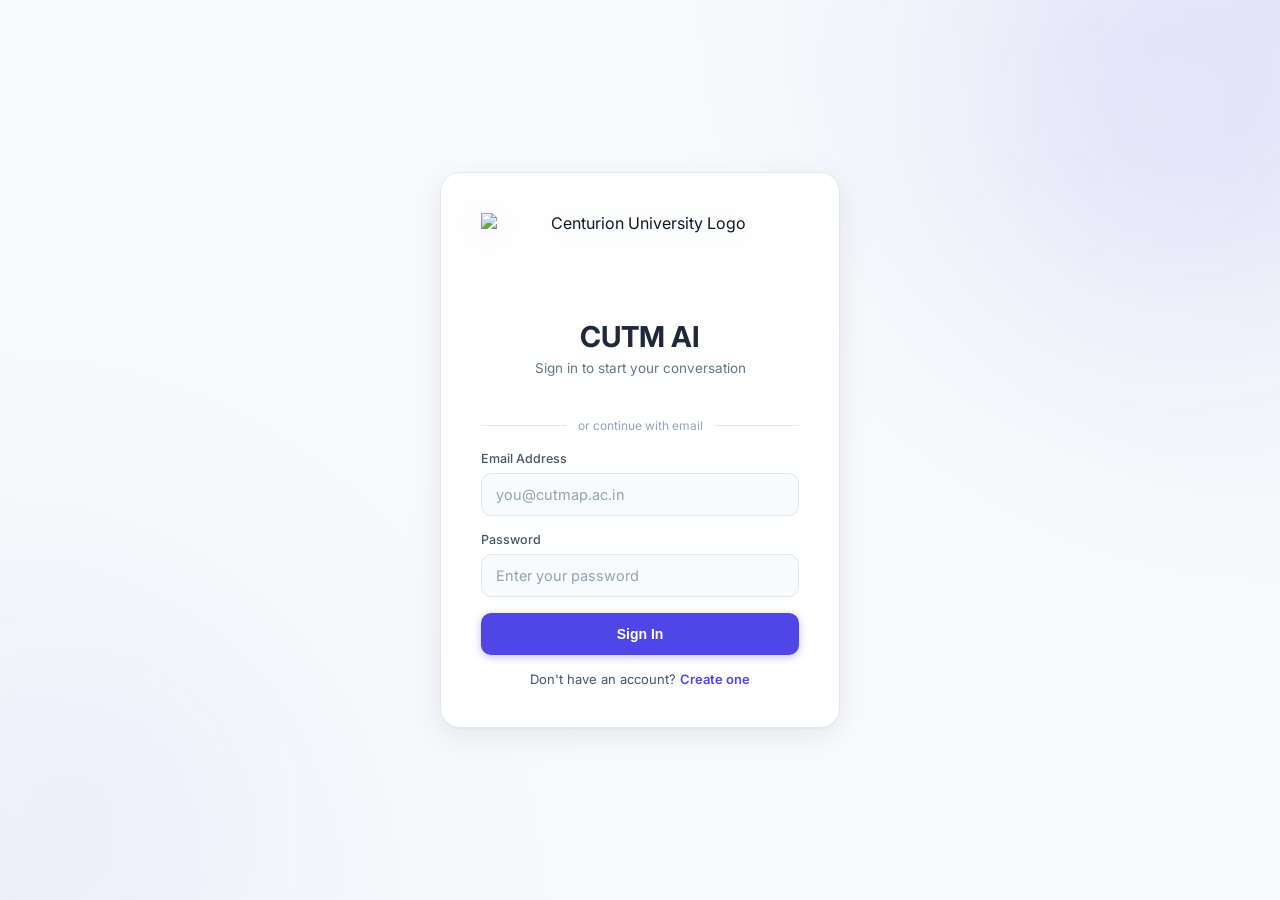
==== botai/index.html @ 2b5b4874 "feat: Remove manual approvals, enable Sonnet & Opus for users, and implement Excel export in admin d" ====
<!DOCTYPE html>
<html lang="en">
<head>
    <meta charset="UTF-8">
    <meta name="viewport" content="width=device-width, initial-scale=1.0">
    <title>CUTM AI Chatbot</title>
    <script src="https://cdn.jsdelivr.net/npm/marked/marked.min.js"></script>
    <script src="https://cdnjs.cloudflare.com/ajax/libs/xlsx/0.18.5/xlsx.full.min.js"></script>
    <link rel="stylesheet" href="https://cdnjs.cloudflare.com/ajax/libs/highlight.js/11.9.0/styles/atom-one-dark.min.css">
    <script src="https://cdnjs.cloudflare.com/ajax/libs/highlight.js/11.9.0/highlight.min.js"></script>
    <!-- Premium Interactive Graphing & PDF Export Libraries -->
    <script src="https://cdn.jsdelivr.net/npm/chart.js"></script>
    <script src="https://cdnjs.cloudflare.com/ajax/libs/html2pdf.js/0.10.1/html2pdf.bundle.min.js"></script>
    <!-- Local Client-Side PDF & Word document text extraction libraries -->
    <script src="https://cdnjs.cloudflare.com/ajax/libs/pdf.js/3.4.120/pdf.min.js"></script>
    <script src="https://cdnjs.cloudflare.com/ajax/libs/mammoth/1.6.0/mammoth.browser.min.js"></script>
    <style>
        @import url('https://fonts.googleapis.com/css2?family=Inter:wght@300;400;500;600;700;800&display=swap');
        
        :root {
            /* ── Crystal Indigo — Premium Light Palette ── */
            --bg-main: #F8FAFC;                 /* Near-white with barely-there cool tint */
            --bg-sidebar: #F1F5F9;              /* Soft light slate — sidebar */
            --bg-input: #FFFFFF;                /* Pure white for input & cards */
            --border-main: #E2E8F0;             /* Crisp subtle slate border */
            --text-primary: #0F172A;            /* Rich dark navy — max readability */
            --text-secondary: #475569;          /* Medium slate — secondary labels */
            --text-muted: #94A3B8;              /* Light slate — hints & placeholders */
            --accent-sepia: #4F46E5;            /* Premium indigo — brand accent */
            --accent-soft: rgba(79, 70, 229, 0.08); /* Soft indigo glow */
            --font-serif: 'Georgia', 'Times New Roman', serif;
            --font-sans: 'Inter', sans-serif;
        }

        * { margin: 0; padding: 0; box-sizing: border-box; }
        body { font-family: var(--font-sans); background: var(--bg-main); height: 100vh; display: flex; overflow: hidden; color: var(--text-primary); }

        /* ── Custom Scrollbar ── */
        ::-webkit-scrollbar { width: 6px; height: 6px; }
        ::-webkit-scrollbar-track { background: transparent; }
        ::-webkit-scrollbar-thumb { background: rgba(79, 70, 229, 0.2); border-radius: 4px; }
        ::-webkit-scrollbar-thumb:hover { background: rgba(79, 70, 229, 0.38); }

        /* ── Sidebar Redesign ── */
        .sidebar {
            width: 268px;
            background: var(--bg-sidebar);
            display: flex;
            flex-direction: column;
            border-right: 1px solid var(--border-main);
            flex-shrink: 0;
            position: relative;
            z-index: 15;
            padding: 0;
        }
        .sidebar-header {
            padding: 16px 12px 12px;
            display: flex;
            flex-direction: column;
            gap: 14px;
            border-bottom: 1px solid rgba(28, 25, 23, 0.1);
        }
        .sidebar-brand {
            display: flex;
            align-items: center;
            justify-content: space-between;
            padding: 0 4px;
        }
        .brand-name-wrap {
            display: flex;
            align-items: center;
            gap: 10px;
        }
        .brand-name-wrap .logo-icon {
            height: 44px;
            width: 44px;
            mix-blend-mode: multiply;
            object-fit: contain;
            border-radius: 10px;
            flex-shrink: 0;
        }
        .brand-text-block {
            display: flex;
            flex-direction: column;
            gap: 1px;
        }
        .sidebar-brand .brand-name {
            font-family: var(--font-serif);
            font-size: 18px;
            font-weight: 600;
            color: var(--text-primary);
            letter-spacing: -0.3px;
            line-height: 1.2;
        }
        .brand-subtitle {
            font-size: 10.5px;
            color: var(--text-muted);
            font-weight: 400;
            letter-spacing: 0.1px;
            line-height: 1.3;
        }
        .sidebar-collapse-btn {
            background: none;
            border: none;
            color: var(--text-secondary);
            cursor: pointer;
            font-size: 14px;
            padding: 7px;
            border-radius: 8px;
            display: flex;
            align-items: center;
            justify-content: center;
            transition: all 0.2s;
            flex-shrink: 0;
        }
        .sidebar-collapse-btn:hover {
            background: rgba(15, 23, 42, 0.06);
            color: var(--text-primary);
        }
        .new-chat-btn {
            width: 100%;
            padding: 10px 16px;
            background: var(--accent-sepia);
            border: none;
            color: #fff;
            border-radius: 10px;
            cursor: pointer;
            font-size: 13.5px;
            font-weight: 600;
            display: flex;
            align-items: center;
            justify-content: center;
            gap: 8px;
            transition: all 0.2s;
            box-shadow: 0 2px 8px rgba(79, 70, 229, 0.3);
            letter-spacing: 0.1px;
        }
        .new-chat-btn:hover {
            background: #4338CA;
            box-shadow: 0 4px 16px rgba(79, 70, 229, 0.45);
            transform: translateY(-1px);
        }
        .new-chat-btn:active {
            transform: translateY(0);
            box-shadow: 0 1px 4px rgba(79, 70, 229, 0.3);
        }
        .new-chat-btn .new-chat-plus {
            font-size: 18px;
            line-height: 1;
            font-weight: 400;
        }

        /* ── Sidebar Navigation Menus ── */
        .sidebar-nav {
            padding: 12px 8px 8px;
        }
        .sidebar-menu-list {
            display: flex;
            flex-direction: column;
            gap: 1px;
            padding: 0 2px;
            margin-bottom: 6px;
        }
        .sidebar-menu-item {
            display: flex;
            align-items: center;
            gap: 10px;
            padding: 9px 12px;
            border-radius: 8px;
            color: var(--text-secondary);
            font-size: 13.5px;
            font-weight: 500;
            cursor: pointer;
            transition: all 0.15s;
            user-select: none;
        }
        .sidebar-menu-item:hover {
            background: rgba(79, 70, 229, 0.06);
            color: var(--text-primary);
        }
        .sidebar-menu-item.active {
            background: rgba(79, 70, 229, 0.10);
            color: var(--accent-sepia);
        }
        .sidebar-menu-item .icon {
            font-size: 15px;
            width: 18px;
            text-align: center;
            flex-shrink: 0;
        }

        .sidebar-section-title {
            font-size: 10.5px;
            color: var(--text-muted);
            text-transform: uppercase;
            letter-spacing: 0.9px;
            padding: 10px 14px 5px;
            font-weight: 700;
        }

        /* ── Recent Conversations List ── */
        .sidebar-recents {
            flex: 1;
            overflow-y: auto;
            padding: 0 8px;
        }
        .conv-list {
            display: flex;
            flex-direction: column;
            gap: 1px;
        }
        .conv-item {
            padding: 8px 12px;
            border-radius: 8px;
            cursor: pointer;
            display: flex;
            align-items: center;
            justify-content: space-between;
            transition: all 0.15s;
            border: 1px solid transparent;
        }
        .conv-item:hover {
            background: rgba(79, 70, 229, 0.05);
        }
        .conv-item.active {
            background: rgba(79, 70, 229, 0.08);
            border-color: rgba(79, 70, 229, 0.15);
        }
        .conv-title {
            font-size: 13px;
            color: var(--text-secondary);
            white-space: nowrap;
            overflow: hidden;
            text-overflow: ellipsis;
            flex: 1;
            transition: color 0.15s;
        }
        .conv-item:hover .conv-title {
            color: var(--text-primary);
        }
        .conv-item.active .conv-title {
            color: var(--accent-sepia);
        }
        .conv-icon {
            font-size: 12px;
            margin-right: 10px;
            opacity: 0.5;
        }
        .conv-delete {
            opacity: 0;
            background: none;
            border: none;
            color: #ef4444;
            cursor: pointer;
            font-size: 12px;
            padding: 2px 4px;
            border-radius: 4px;
            transition: all 0.15s;
            flex-shrink: 0;
        }
        .conv-item:hover .conv-delete {
            opacity: 0.7;
        }
        .sidebar-menu-item:hover .conv-delete {
            opacity: 0.7;
        }
        .conv-delete:hover {
            opacity: 1 !important;
            background: rgba(239, 68, 68, 0.15);
        }

        /* ── Sidebar Footer ── */
        .sidebar-footer {
            padding: 10px 10px 12px;
            border-top: 1px solid rgba(28, 25, 23, 0.1);
            margin-top: auto;
        }
        .user-card {
            display: flex;
            align-items: center;
            gap: 10px;
            padding: 9px 11px;
            border-radius: 10px;
            background: rgba(79, 70, 229, 0.04);
            border: 1px solid rgba(79, 70, 229, 0.1);
            transition: all 0.2s;
            cursor: pointer;
        }
        .user-card:hover {
            background: rgba(79, 70, 229, 0.08);
            border-color: rgba(79, 70, 229, 0.18);
        }
        .user-avatar {
            width: 32px;
            height: 32px;
            border-radius: 8px;
            background: var(--accent-sepia);
            display: flex;
            align-items: center;
            justify-content: center;
            font-size: 13px;
            color: #fff;
            font-weight: 700;
            flex-shrink: 0;
            overflow: hidden;
        }
        .user-avatar img { width: 100%; height: 100%; object-fit: cover; }
        .user-details { flex: 1; min-width: 0; }
        .user-name { font-size: 13px; color: var(--text-primary); font-weight: 600; white-space: nowrap; overflow: hidden; text-overflow: ellipsis; }
        .user-plan { font-size: 10.5px; color: var(--text-muted); margin-top: 1px; display: flex; align-items: center; gap: 4px; white-space: nowrap; overflow: hidden; text-overflow: ellipsis; }
        .logout-btn {
            background: none;
            border: none;
            color: var(--text-muted);
            cursor: pointer;
            font-size: 14px;
            padding: 6px;
            border-radius: 6px;
            transition: all 0.2s;
            flex-shrink: 0;
        }
        .logout-btn:hover { color: #ef4444; background: rgba(239, 68, 68, 0.1); }

        /* ── Main Chat Area ── */
        .main {
            flex: 1;
            display: flex;
            flex-direction: row !important;
            min-width: 0;
            background: var(--bg-main);
            background-image: radial-gradient(circle at top right, rgba(79,70,229,0.05), transparent 40%);
            position: relative;
            overflow: hidden;
            height: 100vh;
        }
        .chat-main-panel {
            flex: 1;
            display: flex;
            flex-direction: column;
            min-width: 0;
            height: 100%;
            background: transparent;
            transition: all 0.3s cubic-bezier(0.4, 0, 0.2, 1);
        }
        .chat-header {
            background: rgba(244, 248, 255, 0.88);
            backdrop-filter: blur(20px);
            padding: 12px 24px;
            border-bottom: 1px solid var(--border-main);
            display: flex;
            align-items: center;
            gap: 12px;
            position: relative;
            z-index: 10;
        }
        .header-bot-icon {
            height: 24px;
            width: auto;
            mix-blend-mode: multiply;
            object-fit: contain;
        }
        .chat-header-title {
            font-size: 13.5px;
            font-weight: 500;
            color: var(--text-secondary);
            flex: 1;
            white-space: nowrap;
            overflow: hidden;
            text-overflow: ellipsis;
        }
        .admin-link {
            display: none;
            font-size: 11px;
            color: var(--accent-sepia);
            text-decoration: none;
            padding: 5px 12px;
            border: 1px solid var(--border-main);
            border-radius: 8px;
            transition: all 0.2s;
            font-weight: 500;
            background: rgba(79, 70, 229, 0.04);
        }
        .admin-link:hover {
            background: rgba(79, 70, 229, 0.1);
            border-color: rgba(79, 70, 229, 0.3);
        }

        /* ── Dynamic Model Selector Dropdown ── */
        .model-selector-container {
            position: relative;
            display: inline-block;
        }
        .model-select-btn {
            display: flex;
            align-items: center;
            gap: 6px;
            background: rgba(79, 70, 229, 0.06);
            border: 1px solid var(--border-main);
            padding: 5px 12px;
            border-radius: 16px;
            color: var(--accent-sepia);
            font-size: 13px;
            font-weight: 600;
            cursor: pointer;
            transition: all 0.2s ease;
        }
        .model-select-btn:hover {
            background: rgba(79, 70, 229, 0.12);
            border-color: rgba(79, 70, 229, 0.3);
        }
        .model-dropdown-menu {
            display: none;
            position: absolute;
            bottom: calc(100% + 8px);
            left: 0;
            width: 260px;
            background: #FFFFFF;
            border: 1px solid var(--border-main);
            border-radius: 14px;
            padding: 6px;
            box-shadow: 0 -4px 24px rgba(79, 70, 229, 0.12), 0 0 0 1px rgba(79,70,229,0.06);
            z-index: 100;
            animation: dropdownIn 0.15s cubic-bezier(0.4, 0, 0.2, 1);
        }
        .model-dropdown-menu.open { display: block; }
        @keyframes dropdownIn {
            from { opacity: 0; transform: translateY(4px); }
            to { opacity: 1; transform: translateY(0); }
        }
        .model-option {
            display: flex;
            flex-direction: column;
            gap: 2px;
            padding: 8px 10px;
            border-radius: 8px;
            cursor: pointer;
            transition: all 0.15s ease;
            text-align: left;
            border: 1px solid transparent;
            margin-bottom: 2px;
        }
        .model-option:hover {
            background: rgba(79, 70, 229, 0.05);
        }
        .model-option.active {
            background: rgba(79, 70, 229, 0.08);
            border-color: rgba(79, 70, 229, 0.2);
        }
        .model-opt-header {
            display: flex;
            align-items: center;
            gap: 6px;
            font-size: 13px;
            font-weight: 500;
            color: var(--text-primary);
        }
        .model-opt-desc {
            font-size: 10.5px;
            color: var(--text-secondary);
            padding-left: 12px;
            line-height: 1.35;
        }
        .model-badge-opus { color: #8b5cf6; }
        .model-badge-sonnet { color: var(--accent-sepia); }
        .model-badge-haiku { color: #10b981; }

        /* ── Welcome Landing Screen Redesign ── */
        .chat-messages {
            flex: 1;
            overflow-y: auto;
            padding: 24px;
            background: transparent;
            display: flex;
            flex-direction: column;
            gap: 16px;
        }
        .welcome-screen {
            display: flex;
            flex-direction: column;
            align-items: center;
            justify-content: center;
            height: 100%;
            text-align: center;
            padding: 40px 20px;
            max-width: 800px;
            margin: 0 auto;
            width: 100%;
        }
        .welcome-logo {
            display: none;
        }
        .welcome-screen h2 {
            font-family: var(--font-sans);
            font-size: 2.2rem;
            font-weight: 700;
            color: var(--text-primary);
            margin-bottom: 10px;
            letter-spacing: -0.5px;
            display: flex;
            align-items: center;
            gap: 12px;
        }
        .welcome-subtitle {
            font-size: 15px;
            color: var(--text-secondary);
            margin-bottom: 32px;
            font-weight: 400;
            line-height: 1.5;
        }
        .welcome-brand-logo {
            height: 90px;
            width: auto;
            margin-bottom: 20px;
            object-fit: contain;
            transition: transform 0.3s ease;
            filter: drop-shadow(0 4px 16px rgba(79,125,243,0.15));
        }
        .welcome-brand-logo:hover {
            transform: scale(1.04);
        }
        .welcome-screen p { display: none; }
        
        /* ── Quick-Start Action Chips ── */
        .welcome-chips {
            display: flex;
            flex-wrap: wrap;
            gap: 8px;
            justify-content: center;
            margin-top: 4px;
        }
        .chip {
            padding: 8px 18px;
            background: #FFFFFF;
            border: 1px solid var(--border-main);
            border-radius: 20px;
            font-size: 13px;
            font-weight: 500;
            color: var(--accent-sepia);
            cursor: pointer;
            transition: all 0.25s ease;
            display: flex;
            align-items: center;
            gap: 6px;
            box-shadow: 0 1px 3px rgba(15,23,42,0.06);
        }
        .chip:hover {
            background: #EEF2FF;
            color: var(--accent-sepia);
            border-color: rgba(79,70,229,0.3);
            transform: translateY(-2px);
            box-shadow: 0 4px 12px rgba(79,70,229,0.12);
        }

        /* ── Input Box Overhaul (Curved Center Container) ── */
        .chat-input-wrapper {
            padding: 16px 24px 20px;
            background: transparent;
            display: flex;
            flex-direction: column;
            align-items: center;
        }
        
        .welcome-screen + .chat-input-wrapper {
            width: 100%;
            max-width: 720px;
            margin: 0 auto;
            padding: 0 0 40px;
        }
        
        .input-box {
            display: flex;
            flex-direction: column;
            background: #FFFFFF;
            border: 1.5px solid var(--border-main);
            border-radius: 20px;
            padding: 16px 18px 12px;
            transition: all 0.25s ease;
            width: 100%;
            max-width: 720px;
            position: relative;
            box-shadow: 0 4px 24px rgba(15, 23, 42, 0.06), 0 1px 2px rgba(15,23,42,0.04);
        }
        .input-box:focus-within {
            border-color: rgba(79, 70, 229, 0.4);
            box-shadow: 0 4px 24px rgba(79, 70, 229, 0.12), 0 0 0 3px rgba(79,70,229,0.06);
        }
        .chat-input {
            width: 100%;
            background: none;
            border: none;
            font-size: 15.5px;
            color: var(--text-primary);
            outline: none;
            resize: none;
            max-height: 160px;
            font-family: var(--font-sans);
            line-height: 1.55;
            margin-bottom: 24px;
        }
        .chat-input::placeholder {
            color: var(--text-muted);
        }

        /* Input Toolbar controls */
        .input-toolbar {
            display: flex;
            align-items: center;
            justify-content: space-between;
            width: 100%;
            border-top: 1px solid var(--border-main);
            padding-top: 10px;
            margin-top: auto;
        }
        .input-toolbar-left {
            display: flex;
            align-items: center;
            gap: 6px;
        }
        .input-toolbar-right {
            display: flex;
            align-items: center;
            gap: 8px;
        }
        .toolbar-btn {
            background: none;
            border: none;
            color: var(--text-secondary);
            width: 32px;
            height: 32px;
            border-radius: 50%;
            cursor: pointer;
            display: flex;
            align-items: center;
            justify-content: center;
            font-size: 15px;
            transition: all 0.2s;
        }
        .toolbar-btn:hover {
            background: rgba(79, 70, 229, 0.07);
            color: var(--accent-sepia);
        }
        .send-button {
            width: 32px;
            height: 32px;
            background: var(--accent-sepia);
            color: #ffffff;
            border: none;
            border-radius: 50%;
            cursor: pointer;
            font-size: 13px;
            transition: all 0.2s;
            display: flex;
            align-items: center;
            justify-content: center;
            flex-shrink: 0;
            box-shadow: 0 2px 8px rgba(79, 70, 229, 0.35);
        }
        .send-button:hover {
            transform: scale(1.06);
            background: #4338CA;
            box-shadow: 0 4px 14px rgba(79, 70, 229, 0.5);
        }
        .send-button:disabled {
            opacity: 0.25;
            cursor: not-allowed;
            transform: none;
            box-shadow: none;
            background: var(--text-muted);
        }
        .input-hint { display: none; }

        /* ── Utilization Session indicators inside input box ── */
        .utilization-panel {
            display: none;
            align-items: center;
            gap: 16px;
            width: 100%;
            font-size: 10px;
            color: var(--text-muted);
            margin-top: 8px;
            padding: 0 4px;
        }
        .utilization-bar-wrap {
            display: flex;
            align-items: center;
            gap: 6px;
            flex: 1;
        }
        .utilization-bar {
            height: 3px;
            background: rgba(79, 70, 229, 0.08);
            border-radius: 2px;
            flex: 1;
            overflow: hidden;
            position: relative;
        }
        .utilization-bar-fill {
            height: 100%;
            background: var(--accent-sepia);
            width: 0%;
            border-radius: 2px;
            transition: width 0.3s ease;
        }
        .utilization-bar-fill.haiku-fill { background: #10b981; }

        /* ── Voice Companion Orb Redesign ── */
        .voice-orb-container {
            display: none !important;
        }
        .voice-orb {
            width: 14px;
            height: 14px;
            border-radius: 50%;
            background: var(--text-secondary);
            box-shadow: 0 0 10px rgba(240, 239, 233, 0.15);
            transition: all 0.4s ease;
            z-index: 2;
        }
        .voice-orb-wave {
            position: absolute;
            width: 100%;
            height: 100%;
            border-radius: 50%;
            border: 1px solid rgba(240, 239, 233, 0.2);
            opacity: 0;
            z-index: 1;
            transform: scale(0.8);
            pointer-events: none;
        }
        .voice-orb-container.state-idle .voice-orb {
            background: var(--text-secondary);
            animation: orbBreath 3s infinite ease-in-out;
        }
        .voice-orb-container.state-listening .voice-orb {
            background: #10b981;
            box-shadow: 0 0 15px rgba(16, 185, 129, 0.6);
        }
        .voice-orb-container.state-listening .voice-orb-wave {
            border-color: rgba(16, 185, 129, 0.3);
            animation: orbRipple 1.2s infinite linear;
        }
        .voice-orb-container.state-speaking .voice-orb {
            background: var(--accent-sepia);
            box-shadow: 0 0 15px rgba(217, 119, 6, 0.6);
            animation: orbPulseSpeaking 0.6s infinite alternate ease-in-out;
        }
        .voice-orb-container.state-speaking .voice-orb-wave {
            border-color: rgba(217, 119, 6, 0.3);
            animation: orbRipple 1.6s infinite linear;
        }
        @keyframes orbBreath {
            0%, 100% { transform: scale(1); opacity: 0.75; }
            50% { transform: scale(1.1); opacity: 1; }
        }
        @keyframes orbRipple {
            0% { transform: scale(0.8); opacity: 0.6; }
            100% { transform: scale(2.2); opacity: 0; }
        }
        @keyframes orbPulseSpeaking {
            0% { transform: scale(1); }
            100% { transform: scale(1.2); }
        }

        .voice-controls { display: none !important; }
        .voice-lang-select {
            background: none;
            border: none;
            color: var(--text-secondary);
            font-size: 11.5px;
            padding: 4px 6px;
            outline: none;
            cursor: pointer;
            transition: all 0.2s;
            font-family: inherit;
        }
        .voice-lang-select:hover { color: var(--text-primary); }
        .voice-btn {
            background: none;
            border: none;
            color: var(--text-secondary);
            font-size: 13.5px;
            width: 28px;
            height: 28px;
            border-radius: 6px;
            cursor: pointer;
            display: flex;
            align-items: center;
            justify-content: center;
            transition: all 0.2s;
        }
        .voice-btn:hover { background: rgba(15, 23, 42, 0.06); color: var(--text-primary); }
        .voice-btn.active { color: #ef4444; }
        .voice-btn.muted { color: var(--text-muted); }

        /* ── Messages Feed Layout ── */
        .message { margin-bottom: 24px; display: flex; animation: msgIn 0.2s ease; gap: 16px; width: 100%; max-width: 720px; margin-left: auto; margin-right: auto; }
        .message.user { justify-content: flex-end; }
        .message.bot { justify-content: flex-start; }
        @keyframes msgIn { from { opacity: 0; transform: translateY(6px); } to { opacity: 1; transform: translateY(0); } }
        .bot-avatar { display: none; }
        
        .message-bubble {
            max-width: 85%;
            font-size: 15px;
            line-height: 1.6;
        }
        .message.user .message-bubble {
            background: #EEF2FF;
            color: var(--text-primary);
            padding: 12px 18px;
            border-radius: 18px;
            border: 1px solid #E0E7FF;
            box-shadow: 0 1px 4px rgba(79,70,229,0.06);
        }
        .message.bot .message-bubble {
            color: var(--text-primary);
            width: 100%;
        }
        .message-bubble pre {
            background: #0f172a;
            border: 1px solid rgba(79,125,243,0.15);
            border-radius: 12px;
            padding: 16px;
            margin: 14px 0;
            overflow-x: auto;
            font-size: 13.5px;
            color: #f8fafc;
        }
        .message-bubble code {
            background: rgba(79, 70, 229, 0.06);
            padding: 3px 6px;
            border-radius: 6px;
            font-size: 12.5px;
            color: #4f46e5;
            font-family: 'Fira Code', 'JetBrains Mono', monospace;
            font-weight: 500;
            word-break: break-all;
        }
        .message-bubble pre code { background: none; padding: 0; color: inherit; font-size: 13px; font-weight: normal; word-break: normal; }
        .message-bubble p { margin-bottom: 12px; line-height: 1.6; }
        .message-bubble p:last-child { margin-bottom: 0; }
        .message-bubble h1, .message-bubble h2, .message-bubble h3 {
            font-family: var(--font-sans);
            color: var(--text-primary);
            margin: 20px 0 10px;
            font-weight: 700;
        }
        .message-bubble h1 { font-size: 22px; }
        .message-bubble h2 { font-size: 18px; }
        .message-bubble h3 { font-size: 15px; }
        .message-bubble ul, .message-bubble ol { padding-left: 24px; margin: 12px 0; }
        .message-bubble li { margin-bottom: 6px; line-height: 1.5; }
        .message-bubble strong { color: var(--text-primary); font-weight: 600; }
        .message-bubble a { color: var(--accent-sepia); text-decoration: underline; }

        /* Premium Markdown Tables */
        .message-bubble table {
            width: 100%;
            border-collapse: collapse;
            margin: 16px 0;
            font-size: 13px;
            border-radius: 10px;
            overflow: hidden;
            border: 1px solid var(--border-main);
            box-shadow: 0 4px 12px rgba(0, 0, 0, 0.03);
        }
        .message-bubble th, .message-bubble td {
            padding: 10px 14px;
            text-align: left;
            border-bottom: 1px solid var(--border-main);
        }
        .message-bubble th {
            background-color: var(--accent-soft);
            color: var(--accent-sepia);
            font-weight: 600;
        }
        .message-bubble tr:last-child td {
            border-bottom: none;
        }
        .message-bubble tr:nth-child(even) {
            background-color: rgba(240, 239, 233, 0.25);
        }

        /* Premium Blockquotes */
        .message-bubble blockquote {
            border-left: 4px solid var(--accent-sepia);
            background: rgba(240, 239, 233, 0.35);
            margin: 14px 0;
            padding: 10px 18px;
            color: var(--text-secondary);
            border-radius: 0 8px 8px 0;
            font-style: italic;
        }

        /* Premium Codeblock Wrapper (Claude Style) */
        .codeblock-wrapper {
            margin: 16px 0;
            border-radius: 12px;
            overflow: hidden;
            border: 1px solid rgba(255, 255, 255, 0.08);
            background: #1e293b;
            box-shadow: 0 4px 20px rgba(0, 0, 0, 0.15);
        }
        .codeblock-header {
            background: #0f172a;
            padding: 8px 16px;
            display: flex;
            justify-content: space-between;
            align-items: center;
            border-bottom: 1px solid rgba(255, 255, 255, 0.05);
            font-family: var(--font-sans);
            font-size: 11px;
            font-weight: 600;
            color: rgba(255, 255, 255, 0.4);
            letter-spacing: 0.08em;
            user-select: none;
        }
        .codeblock-wrapper pre {
            margin: 0 !important;
            border: none !important;
            border-radius: 0 !important;
            background: #1e293b !important;
            padding: 16px !important;
        }
        .error-msg { background: rgba(239, 68, 68, 0.07); color: #dc2626; border: 1px solid rgba(239, 68, 68, 0.2); padding: 12px 16px; border-radius: 12px; font-size: 13.5px; max-width: 720px; margin: 10px auto; width: 100%; }

        /* ── Message Action Toolbar ── */
        .message-actions {
            display: flex;
            align-items: center;
            gap: 4px;
            margin-top: 8px;
            opacity: 0;
            transition: opacity 0.2s ease;
        }
        .message:hover .message-actions,
        .message-actions.active { opacity: 1; }
        .action-btn {
            background: none;
            border: 1px solid var(--border-main);
            color: var(--text-secondary);
            padding: 3px 8px;
            border-radius: 6px;
            font-size: 13px;
            cursor: pointer;
            transition: all 0.15s ease;
            display: flex;
            align-items: center;
            gap: 4px;
        }
        .action-btn:hover { background: var(--accent-soft); color: var(--accent-sepia); border-color: var(--accent-sepia); }
        .action-btn.liked   { background: rgba(34, 197, 94, 0.1); color: #16a34a; border-color: rgba(34, 197, 94, 0.4); }
        .action-btn.disliked { background: rgba(239, 68, 68, 0.1); color: #dc2626; border-color: rgba(239, 68, 68, 0.4); }
        /* Edit textarea */
        .edit-message-area {
            width: 100%;
            min-height: 60px;
            resize: vertical;
            border: 1px solid var(--accent-sepia);
            border-radius: 10px;
            padding: 10px 14px;
            font-size: 14px;
            font-family: var(--font-sans);
            background: var(--bg-input);
            color: var(--text-primary);
            outline: none;
            box-shadow: 0 0 0 3px rgba(120, 100, 70, 0.12);
        }
        .edit-actions { display: flex; gap: 8px; margin-top: 6px; }
        .edit-save-btn { background: var(--accent-sepia); color: #fff; border: none; padding: 5px 14px; border-radius: 7px; cursor: pointer; font-size: 13px; font-weight: 600; transition: opacity 0.15s; }
        .edit-save-btn:hover { opacity: 0.88; }
        .edit-cancel-btn { background: none; border: 1px solid var(--border-main); color: var(--text-secondary); padding: 5px 12px; border-radius: 7px; cursor: pointer; font-size: 13px; transition: background 0.15s; }
        .edit-cancel-btn:hover { background: var(--bg-input); }

        .loading-indicator { display: none; justify-content: flex-start; max-width: 720px; margin: 12px auto; width: 100%; }
        .loading-bubble { background: none; padding: 0; }
        .typing-dots { display: flex; gap: 4px; align-items: center; }
        .typing-dots span { width: 6px; height: 6px; border-radius: 50%; background: var(--accent-sepia); animation: typing 1.4s infinite ease-in-out; }
        .typing-dots span:nth-child(1) { animation-delay: -0.32s; }
        .typing-dots span:nth-child(2) { animation-delay: -0.16s; }

        /* ── Dynamic Claude Artifacts Panel ── */
        .artifacts-panel {
            width: 0;
            background: #141413;
            display: flex;
            flex-direction: column;
            border-left: 1px solid var(--border-main);
            height: 100%;
            overflow: hidden;
            transition: width 0.3s cubic-bezier(0.4, 0, 0.2, 1);
            position: relative;
            z-index: 10;
        }
        .artifacts-panel.open { width: 50vw; }
        .artifacts-panel.fullscreen { width: 100vw; position: absolute; top: 0; right: 0; bottom: 0; left: 0; z-index: 999; }
        .artifacts-header {
            padding: 12px 20px;
            background: #191919;
            border-bottom: 1px solid var(--border-main);
            display: flex;
            align-items: center;
            justify-content: space-between;
            flex-shrink: 0;
        }
        .artifact-title-wrap { display: flex; align-items: center; gap: 8px; min-width: 0; }
        .artifact-icon {
            font-size: 15px;
            padding: 5px;
            background: rgba(240, 239, 233, 0.05);
            border: 1px solid var(--border-main);
            border-radius: 6px;
            display: flex;
            align-items: center;
            justify-content: center;
        }
        .artifact-title { font-size: 13.5px; font-weight: 500; color: var(--text-primary); white-space: nowrap; overflow: hidden; text-overflow: ellipsis; }
        .artifact-actions { display: flex; align-items: center; gap: 6px; }
        .artifact-btn {
            background: none;
            border: 1px solid var(--border-main);
            color: var(--text-secondary);
            width: 28px;
            height: 28px;
            border-radius: 6px;
            cursor: pointer;
            display: flex;
            align-items: center;
            justify-content: center;
            font-size: 12px;
            transition: all 0.2s ease;
        }
        .artifact-btn:hover { background: rgba(240, 239, 233, 0.05); color: var(--text-primary); border-color: rgba(240, 239, 233, 0.15); }
        .artifacts-tabs { display: flex; padding: 4px 20px 0; background: #141413; border-bottom: 1px solid rgba(240, 239, 233, 0.04); flex-shrink: 0; gap: 4px; }
        .artifact-tab {
            padding: 8px 14px;
            background: none;
            border: none;
            color: var(--text-secondary);
            font-size: 13px;
            font-weight: 500;
            cursor: pointer;
            border-bottom: 2px solid transparent;
            transition: all 0.2s ease;
            display: flex;
            align-items: center;
            gap: 6px;
        }
        .artifact-tab:hover { color: var(--text-primary); }
        .artifact-tab.active { color: var(--accent-sepia); border-bottom-color: var(--accent-sepia); }
        .artifact-content-container { flex: 1; position: relative; background: #1c1c1a; overflow: hidden; display: flex; flex-direction: column; }
        .artifact-content-pane { display: none; width: 100%; height: 100%; position: absolute; top: 0; left: 0; overflow: auto; }
        .artifact-content-pane.active { display: flex; flex-direction: column; }
        #panePreview { background: #ffffff; height: 100%; width: 100%; }
        #artifactIframe { border: none; width: 100%; height: 100%; background: #ffffff; }
        #artifactSvgContainer { width: 100%; height: 100%; background: #1c1c1a; display: flex; align-items: center; justify-content: center; overflow: auto; padding: 20px; }
        #paneCode { padding: 20px; background: #141413; font-family: monospace; overflow: auto; }
        #paneCode pre { margin: 0; padding: 0; background: none; border: none; font-size: 13px; line-height: 1.55; }
        #paneCode code { background: none; padding: 0; color: inherit; }

        /* ── Artifact Cards in Chat ── */
        .artifact-card-bubble {
            background: #222220 !important;
            border: 1px solid var(--border-main) !important;
            border-radius: 12px !important;
            padding: 12px 16px !important;
            box-shadow: 0 4px 20px rgba(0, 0, 0, 0.15);
            margin: 8px 0;
            width: 100%;
            max-width: 420px;
            display: flex;
            flex-direction: column;
            gap: 10px;
        }
        .art-card-header { display: flex; align-items: center; gap: 10px; }
        .art-card-details { flex: 1; min-width: 0; }
        .art-card-title { font-size: 13.5px; font-weight: 600; color: var(--text-primary); white-space: nowrap; overflow: hidden; text-overflow: ellipsis; }
        .art-card-meta { font-size: 11px; color: var(--text-secondary); margin-top: 2px; display: flex; align-items: center; gap: 5px; }
        .art-card-meta-dot { width: 3px; height: 3px; background: var(--text-muted); border-radius: 50%; }
        .art-card-btn {
            background: none;
            border: 1px solid var(--border-main);
            color: var(--text-primary);
            padding: 6px 12px;
            border-radius: 8px;
            font-size: 12px;
            font-weight: 500;
            cursor: pointer;
            transition: all 0.2s ease;
            align-self: flex-start;
        }
        .art-card-btn:hover { background: rgba(79,125,243,0.06); border-color: rgba(79,125,243,0.25); }

        .art-modal-overlay {
            display: none;
            position: fixed;
            top: 0; left: 0; right: 0; bottom: 0;
            background: rgba(15, 23, 42, 0.6);
            backdrop-filter: blur(12px);
            z-index: 2000;
            align-items: center;
            justify-content: center;
            padding: 20px;
        }
        .art-modal-overlay.open { display: flex; }
        .art-modal-card {
            background: #FFFFFF;
            border: 1px solid var(--border-main);
            border-radius: 20px;
            width: 100%;
            max-width: 660px;
            display: flex;
            flex-direction: column;
            box-shadow: 0 20px 60px rgba(15, 23, 42, 0.12), 0 4px 16px rgba(79,70,229,0.06);
            position: relative;
            overflow: hidden;
            animation: modalIn 0.2s cubic-bezier(0.4, 0, 0.2, 1);
        }
        .art-modal-header { padding: 18px 24px; border-bottom: 1px solid var(--border-main); display: flex; align-items: center; justify-content: space-between; }
        .art-modal-title { font-size: 15px; font-weight: 600; color: var(--text-primary); display: flex; align-items: center; gap: 8px; }
        .art-close-btn { background: none; border: none; color: var(--text-secondary); font-size: 16px; cursor: pointer; transition: color 0.15s ease; }
        .art-close-btn:hover { color: #ef4444; }
        .art-modal-body { padding: 24px; display: grid; grid-template-columns: 1.2fr 1fr; gap: 24px; overflow-y: auto; max-height: 75vh; }
        .art-form { display: flex; flex-direction: column; gap: 14px; }
        .art-field-label { font-size: 11.5px; font-weight: 600; color: var(--text-secondary); margin-bottom: 5px; display: block; }
        .art-textarea {
            width: 100%;
            height: 80px;
            background: var(--bg-input);
            border: 1px solid var(--border-main);
            border-radius: 10px;
            padding: 10px;
            color: var(--text-primary);
            font-size: 13px;
            outline: none;
            resize: none;
            font-family: inherit;
            transition: all 0.2s ease;
        }
        .art-textarea:focus { border-color: rgba(79,70,229,0.4); box-shadow: 0 0 0 3px rgba(79,70,229,0.06); }
        .art-styles-grid { display: grid; grid-template-columns: repeat(3, 1fr); gap: 4px; }
        .art-style-chip {
            padding: 6px 4px;
            background: #F4F8FF;
            border: 1px solid var(--border-main);
            border-radius: 8px;
            font-size: 10.5px;
            color: var(--text-secondary);
            cursor: pointer;
            text-align: center;
            transition: all 0.15s ease;
            font-weight: 500;
        }
        .art-style-chip:hover { background: #EEF2FF; color: var(--accent-sepia); }
        .art-style-chip.active {
            background: #EEF2FF;
            border-color: var(--accent-sepia);
            color: var(--accent-sepia);
        }
        .art-ratios-row { display: flex; gap: 6px; }
        .art-ratio-btn {
            flex: 1;
            padding: 8px 4px;
            background: #F4F8FF;
            border: 1px solid var(--border-main);
            border-radius: 8px;
            color: var(--text-secondary);
            font-size: 10.5px;
            cursor: pointer;
            transition: all 0.15s ease;
            font-weight: 500;
            display: flex;
            flex-direction: column;
            align-items: center;
            gap: 4px;
        }
        .art-ratio-btn:hover { background: #EEF2FF; color: var(--accent-sepia); }
        .art-ratio-btn.active {
            background: #EEF2FF;
            border-color: var(--accent-sepia);
            color: var(--accent-sepia);
        }
        .ratio-shape { border: 1.5px solid currentColor; border-radius: 2px; }
        .shape-1-1 { width: 12px; height: 12px; }
        .shape-16-9 { width: 16px; height: 10px; }
        .shape-9-16 { width: 10px; height: 16px; }

        .art-generate-btn {
            width: 100%;
            padding: 10px;
            background: var(--accent-sepia);
            color: #fff;
            border: none;
            border-radius: 10px;
            font-size: 12.5px;
            font-weight: 700;
            cursor: pointer;
            transition: all 0.2s ease;
            margin-top: 4px;
            box-shadow: 0 2px 8px rgba(79, 70, 229, 0.3);
        }
        .art-generate-btn:hover { transform: translateY(-1px); background: #4338CA; box-shadow: 0 4px 16px rgba(79,70,229,0.45); }
        .art-generate-btn:disabled { opacity: 0.3; cursor: not-allowed; }

        .art-preview-column { display: flex; flex-direction: column; gap: 14px; align-items: center; justify-content: center; }
        .art-canvas {
            width: 100%;
            aspect-ratio: 1;
            background: #F4F8FF;
            border: 1px dashed var(--border-main);
            border-radius: 12px;
            display: flex;
            align-items: center;
            justify-content: center;
            position: relative;
            overflow: hidden;
            transition: aspect-ratio 0.2s ease;
        }
        .art-canvas-placeholder { display: flex; flex-direction: column; align-items: center; gap: 6px; color: var(--text-muted); font-size: 12px; }
        .art-canvas-placeholder .icon { font-size: 24px; }
        .art-canvas img { width: 100%; height: 100%; object-fit: cover; display: none; }
        .art-canvas-loader { display: none; flex-direction: column; align-items: center; gap: 10px; color: var(--accent-sepia); font-size: 11.5px; font-weight: 500; position: absolute; z-index: 5; }
        .canvas-spinner { width: 28px; height: 28px; border: 2.5px solid rgba(217, 119, 6, 0.2); border-top-color: var(--accent-sepia); border-radius: 50%; animation: spin 0.8s linear infinite; }
        .art-canvas.loading .art-canvas-placeholder, .art-canvas.has-image .art-canvas-placeholder { display: none; }
        .art-canvas.loading .art-canvas-loader { display: flex; }
        .art-canvas.has-image img { display: block; }
        .art-canvas-actions { display: none; gap: 6px; width: 100%; }
        .art-canvas.has-image + .art-canvas-actions { display: flex; }
        .art-action-btn {
            flex: 1;
            padding: 8px;
            background: none;
            border: 1px solid var(--border-main);
            border-radius: 8px;
            color: var(--text-primary);
            font-size: 11.5px;
            font-weight: 600;
            cursor: pointer;
            transition: all 0.2s ease;
            display: flex;
            align-items: center;
            justify-content: center;
            gap: 4px;
        }
        .art-action-btn:hover { background: #EAF2FF; border-color: rgba(79,125,243,0.3); color: var(--accent-sepia); }
        .art-action-btn.primary { background: rgba(79,125,243,0.1); border-color: var(--accent-sepia); color: var(--accent-sepia); }
        .art-action-btn.primary:hover { background: rgba(79,125,243,0.18); }
        
        .main-workspace-wrapper { flex: 1; display: flex; flex-direction: row; overflow: hidden; height: 100%; width: 100%; }
        .art-studio-btn { display: none; /* We moved the creative trigger inline to the input footer toolbar */ }
        .message-bubble img:hover {
            transform: scale(1.02);
        }
        
        /* Sidebar Collapsed State */
        .sidebar.collapsed {
            width: 0;
            padding: 0;
            overflow: hidden;
            border-right: none;
        }
        
        .sidebar-toggle-btn {
            background: #FFFFFF;
            border: 1px solid var(--border-main);
            color: var(--text-secondary);
            cursor: pointer;
            font-size: 16px;
            padding: 7px;
            border-radius: 8px;
            display: flex;
            align-items: center;
            justify-content: center;
            transition: all 0.2s;
            position: absolute;
            top: 12px;
            left: 12px;
            z-index: 20;
            box-shadow: 0 1px 4px rgba(15,23,42,0.08);
        }
        .sidebar-toggle-btn:hover {
            background: #EEF2FF;
            border-color: rgba(79, 70, 229, 0.3);
            color: var(--accent-sepia);
        }
        
        /* ── File Attachment Preview Styles ── */
        .attachment-preview-area {
            display: flex;
            flex-wrap: wrap;
            gap: 8px;
            margin-bottom: 12px;
            width: 100%;
        }
        .attachment-chip {
            background: #EEF2FF;
            border: 1px solid #E0E7FF;
            border-radius: 10px;
            padding: 6px 10px;
            display: flex;
            align-items: center;
            gap: 8px;
            font-size: 12px;
            color: var(--text-primary);
            position: relative;
            max-width: 180px;
        }
        .attachment-chip .file-name {
            white-space: nowrap;
            overflow: hidden;
            text-overflow: ellipsis;
            max-width: 120px;
        }
        .attachment-chip .file-remove-btn {
            background: none;
            border: none;
            color: var(--text-secondary);
            cursor: pointer;
            font-size: 11px;
            display: flex;
            align-items: center;
            justify-content: center;
            width: 16px;
            height: 16px;
            border-radius: 50%;
            transition: all 0.2s;
        }
        .attachment-chip .file-remove-btn:hover {
            background: rgba(239, 68, 68, 0.15);
            color: #ef4444;
        }
        
        /* Image Attachment Chip Preview */
        .attachment-image-chip {
            width: 50px;
            height: 50px;
            border-radius: 8px;
            border: 1px solid #E0E7FF;
            position: relative;
            overflow: hidden;
            background: #EEF2FF;
        }
        .attachment-image-chip img {
            width: 100%;
            height: 100%;
            object-fit: cover;
        }
        .attachment-image-chip .img-remove-btn {
            position: absolute;
            top: 2px;
            right: 2px;
            background: rgba(20, 20, 19, 0.85);
            border: none;
            color: #f0efe9;
            cursor: pointer;
            width: 16px;
            height: 16px;
            border-radius: 50%;
            font-size: 8px;
            display: flex;
            align-items: center;
            justify-content: center;
            transition: all 0.15s;
        }
        .attachment-image-chip .img-remove-btn:hover {
            background: #ef4444;
        }

        /* ── Sidebar Custom Interactive Elements ── */
        .accent-opt {
            border: 1px solid var(--border-main);
            border-radius: 10px;
            padding: 12px;
            background: #FFFFFF;
            text-align: center;
            cursor: pointer;
            transition: all 0.2s;
            color: var(--text-secondary);
        }
        .accent-opt.active {
            border-color: var(--accent-sepia);
            color: var(--accent-sepia);
            background: #EEF2FF;
        }
        .project-item {
            padding: 16px;
            border: 1px solid var(--border-main);
            border-radius: 12px;
            background: #FFFFFF;
            display: flex;
            justify-content: space-between;
            align-items: center;
            transition: border-color 0.2s, box-shadow 0.2s;
        }
        .project-item:hover {
            border-color: rgba(79, 70, 229, 0.3);
            box-shadow: 0 2px 12px rgba(79, 70, 229, 0.08);
        }

        /* Inline image loading shimmer animation */
        @keyframes loadingBar {
            0% { left: -30%; }
            50% { left: 100%; }
            100% { left: 100%; }
        }

        /* ── PDF Export & Print Styling ── */
        @media print, .printing-pdf {
            .message {
                max-width: 100% !important;
                margin-bottom: 16px !important;
                page-break-inside: avoid !important;
            }
            .message-bubble {
                max-width: 100% !important;
                box-shadow: none !important;
                border: 1px solid #E2E8F0 !important;
                background: #ffffff !important;
                color: #0F172A !important;
                padding: 10px 14px !important;
            }
            .message.user .message-bubble {
                background: #F8FAFC !important;
                border-color: #CBD5E1 !important;
            }
            .conv-delete, .visualize-table-btn, .image-card-toolbar, .toolbar-btn, .send-button, .bot-avatar {
                display: none !important;
            }
        }

        /* ── Collapsible Thinking Box ── */
        .thinking-block {
            border: 1px solid var(--border-main);
            border-left: 3px solid var(--accent-sepia);
            border-radius: 12px;
            background: rgba(15, 23, 42, 0.02);
            margin: 12px 0;
            padding: 12px;
            font-size: 13.5px;
            width: 100%;
            max-width: 100%;
            box-sizing: border-box;
            transition: all 0.25s ease;
        }
        .thinking-block[open] {
            background: rgba(79, 70, 229, 0.02);
            border-color: rgba(79, 70, 229, 0.15);
        }
        .thinking-block summary {
            font-weight: 600;
            color: var(--text-secondary);
            cursor: pointer;
            user-select: none;
            display: flex;
            align-items: center;
            gap: 8px;
            outline: none;
        }
        .thinking-block summary::-webkit-details-marker {
            color: var(--text-muted);
        }
        .thinking-block summary::marker {
            color: var(--text-muted);
        }
        .thinking-content {
            margin-top: 10px;
            color: var(--text-secondary);
            font-family: var(--font-sans);
            line-height: 1.55;
            white-space: pre-wrap;
            border-top: 1px solid var(--border-main);
            padding-top: 10px;
        }
        .thinking-spinner {
            display: inline-block;
            width: 12px;
            height: 12px;
            border: 1.5px solid rgba(79, 70, 229, 0.2);
            border-radius: 50%;
            border-top-color: var(--accent-sepia);
            animation: spin 1s linear infinite;
        }
        .toolbar-btn.active {
            background: rgba(79, 70, 229, 0.12);
            color: var(--accent-sepia);
            box-shadow: 0 0 10px rgba(79, 70, 229, 0.25);
        }
        @keyframes spin {
            to { transform: rotate(360deg); }
        }

        /* ── Google Drive KB CSS ── */
        .drive-kb-indicator {
            display: flex;
            align-items: center;
            justify-content: space-between;
            background: var(--accent-soft);
            border: 1px solid rgba(79, 70, 229, 0.2);
            border-radius: 10px;
            padding: 8px 12px;
            margin-bottom: 12px;
            width: 100%;
            font-size: 13px;
            color: var(--accent-sepia);
            box-sizing: border-box;
        }
        .drive-kb-content {
            display: flex;
            align-items: center;
            gap: 8px;
            overflow: hidden;
        }
        .drive-kb-icon {
            font-size: 15px;
            flex-shrink: 0;
        }
        .drive-kb-text {
            font-weight: 500;
            white-space: nowrap;
            overflow: hidden;
            text-overflow: ellipsis;
            max-width: 500px;
        }
        .drive-kb-remove-btn {
            background: none;
            border: none;
            color: var(--text-secondary);
            font-size: 16px;
            cursor: pointer;
            padding: 2px 6px;
            border-radius: 4px;
            display: flex;
            align-items: center;
            justify-content: center;
            transition: all 0.2s;
            flex-shrink: 0;
            line-height: 1;
        }
        .drive-kb-remove-btn:hover {
            background: rgba(15, 23, 42, 0.08);
            color: var(--text-primary);
        }

        .drive-modal-overlay {
            display: none;
            position: fixed;
            top: 0; left: 0; right: 0; bottom: 0;
            background: rgba(15, 23, 42, 0.6);
            backdrop-filter: blur(12px);
            z-index: 2000;
            align-items: center;
            justify-content: center;
            padding: 20px;
        }
        .drive-modal-overlay.open { display: flex; }
        .drive-modal-card {
            background: #FFFFFF;
            border: 1px solid var(--border-main);
            border-radius: 20px;
            width: 100%;
            max-width: 500px;
            display: flex;
            flex-direction: column;
            box-shadow: 0 20px 60px rgba(15, 23, 42, 0.12), 0 4px 16px rgba(79,70,229,0.06);
            position: relative;
            overflow: hidden;
            animation: modalIn 0.2s cubic-bezier(0.4, 0, 0.2, 1);
        }
        .drive-modal-header { padding: 18px 24px; border-bottom: 1px solid var(--border-main); display: flex; align-items: center; justify-content: space-between; }
        .drive-modal-title { font-size: 15px; font-weight: 600; color: var(--text-primary); display: flex; align-items: center; gap: 8px; }
        .drive-modal-body { padding: 24px; display: flex; flex-direction: column; gap: 16px; }
        .drive-input {
            width: 100%;
            padding: 10px 12px;
            background: var(--bg-input);
            border: 1px solid var(--border-main);
            border-radius: 10px;
            color: var(--text-primary);
            font-size: 13px;
            outline: none;
            font-family: inherit;
            transition: all 0.2s ease;
        }
        .drive-input:focus { border-color: rgba(79,70,229,0.4); box-shadow: 0 0 0 3px rgba(79,70,229,0.06); }
        .drive-modal-footer {
            padding: 14px 24px;
            border-top: 1px solid var(--border-main);
            display: flex;
            justify-content: flex-end;
            gap: 10px;
            background: var(--bg-sidebar);
        }
        .drive-btn {
            padding: 8px 16px;
            border-radius: 8px;
            font-size: 13px;
            font-weight: 600;
            cursor: pointer;
            transition: all 0.2s;
            border: none;
        }
        .drive-btn-primary {
            background: var(--accent-sepia);
            color: #ffffff;
            box-shadow: 0 2px 8px rgba(79, 70, 229, 0.2);
        }
        .drive-btn-primary:hover {
            background: #4338CA;
            box-shadow: 0 4px 12px rgba(79, 70, 229, 0.35);
        }
        .drive-btn-secondary {
            background: #FFFFFF;
            border: 1px solid var(--border-main);
            color: var(--text-secondary);
        }
        .drive-btn-secondary:hover {
            background: var(--bg-main);
            color: var(--text-primary);
        }
        .drive-status {
            font-size: 12.5px;
            margin-top: 4px;
            display: none;
            padding: 10px;
            border-radius: 8px;
        }
        .drive-status.loading {
            display: flex;
            align-items: center;
            gap: 8px;
            color: var(--accent-sepia);
            background: var(--accent-soft);
        }
        .drive-status.error {
            display: block;
            color: #ef4444;
            background: #fef2f2;
            border: 1px solid #fee2e2;
        }
        .drive-status.success {
            display: block;
            color: #10b981;
            background: #ecfdf5;
            border: 1px solid #d1fae5;
        }
        .spinner-small {
            width: 14px;
            height: 14px;
            border: 2px solid rgba(79, 70, 229, 0.2);
            border-top-color: var(--accent-sepia);
            border-radius: 50%;
            animation: spin 0.8s linear infinite;
            display: inline-block;
        }
    </style>
</head>
<body>

<!-- ── Sidebar ── -->
<div class="sidebar" id="sidebar">
    <div class="sidebar-header">
        <div class="sidebar-brand">
            <div class="brand-name-wrap">
                <img class="logo-icon" src="/cutm_image.jpg" alt="Centurion University Logo">
                <div class="brand-text-block">
                    <span class="brand-name">CUTM AI</span>
                    <span class="brand-subtitle">Centurion University AI Assistant</span>
                </div>
            </div>
            <button class="sidebar-collapse-btn" onclick="toggleSidebar()" title="Collapse Sidebar">
                <span style="font-size:13px;">✕</span>
            </button>
        </div>
        <button class="new-chat-btn" onclick="startNewChat()">
            <span class="new-chat-plus">+</span> New Chat
        </button>
    </div>
    
    <div class="sidebar-nav">
        <div class="sidebar-section-title" style="padding-top:4px;">Main</div>
        <div class="sidebar-menu-list">
            <div class="sidebar-menu-item active" id="menu-chats" onclick="selectSidebarItem(this, 'chats')"><span class="icon">🏠</span>Chats</div>
            <div class="sidebar-menu-item" id="menu-search" onclick="selectSidebarItem(this, 'search')"><span class="icon">🔍</span>Search</div>
            <div class="sidebar-menu-item" id="menu-projects" onclick="selectSidebarItem(this, 'projects')" style="display: none;"><span class="icon">📁</span>Projects</div>
            <div class="sidebar-menu-item" id="menu-artifacts" onclick="selectSidebarItem(this, 'artifacts'); openArtifacts();" style="display: none;"><span class="icon">✨</span>Artifacts</div>
            <div class="sidebar-menu-item" id="menu-customize" onclick="selectSidebarItem(this, 'customize')" style="display: none;"><span class="icon">⚙️</span>Customize</div>
            <a href="/admin" target="_blank" class="admin-link sidebar-menu-item" id="menu-admin" style="display: none; text-decoration: none;">
                <span class="icon">📊</span>Admin Dashboard
            </a>
        </div>
        
        <div class="sidebar-section-title">Tools</div>
        <div class="sidebar-menu-list">
            <div class="sidebar-menu-item" id="menu-code" onclick="selectSidebarItem(this, 'code')"><span class="icon">💻</span>Code</div>
            <div class="sidebar-menu-item" id="menu-design" onclick="selectSidebarItem(this, 'design')" style="display: none;"><span class="icon">🎨</span>Design</div>
        </div>
        
        <div class="sidebar-section-title" id="starredSectionTitle" style="display: none;">Starred</div>
        <div class="sidebar-menu-list" id="starredSectionContainer" style="margin-bottom:8px; display: none;">
            <div class="sidebar-menu-item" id="menu-starred-winscp" onclick="selectSidebarItem(this, 'starred-winscp')" style="font-size:12.5px; display:flex; justify-content:space-between; align-items:center; width:100%; position:relative;">
                <div style="display:flex; align-items:center; gap:10px; flex:1; overflow:hidden;">
                    <span class="icon">⭐</span>
                    <span class="starred-title" style="overflow:hidden; text-overflow:ellipsis; white-space:nowrap;">WinSCP login with PEM file</span>
                </div>
                <div style="display:flex; gap:4px; align-items:center; margin-left:8px;">
                    <button class="conv-delete" onclick="event.stopPropagation(); event.preventDefault(); unstarWinSCPConv(event)" title="Unstar" style="color:var(--accent-sepia); font-size:13px; font-weight:bold;">★</button>
                    <button class="conv-delete" onclick="event.stopPropagation(); event.preventDefault(); deleteWinSCPConv(event)" title="Delete" style="color:#ef4444; font-size:11px; font-weight:bold;">🗑</button>
                </div>
            </div>
        </div>
    </div>
    
    <div class="sidebar-search-box" id="sidebarSearchBox" style="display: none; padding: 4px 10px 8px;">
        <input type="text" id="convSearchInput" placeholder="Search conversations..." 
               style="width: 100%; padding: 8px 12px; background: var(--bg-input); border: 1px solid var(--border-main); border-radius: 8px; color: var(--text-primary); font-size: 13px; outline: none; transition: border-color 0.2s;"
               oninput="filterConversations(this.value)">
    </div>
    
    <div class="sidebar-section-title" style="padding: 8px 14px 5px;">Recent</div>
    <div class="sidebar-recents">
        <div class="conv-list" id="convList">
            <div style="text-align:center;padding:30px 20px;color:var(--text-muted);font-size:13px;">
                <div style="font-size:24px;margin-bottom:8px;">💬</div>
                Loading...
            </div>
        </div>
    </div>
    
    <div class="sidebar-quota-widget" id="sidebarQuotaWidget" style="padding: 10px 14px 12px; border-top: 1px dashed rgba(28, 25, 23, 0.1);">
        <div style="background: rgba(79, 70, 229, 0.04); border: 1px solid rgba(79, 70, 229, 0.08); border-radius: 12px; padding: 12px; display: flex; flex-direction: column; gap: 8px;">
            <div style="display: flex; justify-content: space-between; align-items: center;">
                <span style="font-size: 10.5px; font-weight: 700; text-transform: uppercase; color: var(--text-secondary); letter-spacing: 0.5px;">API Quota</span>
                <span style="font-size: 10.5px; font-weight: 800; color: var(--accent-sepia);" id="sidebarBalancePct">0%</span>
            </div>
            
            <div class="token-bar" style="height: 5px; background: rgba(15, 23, 42, 0.06); border-radius: 10px; overflow: hidden; width: 100%;">
                <div class="token-bar-fill" id="sidebarQuotaBarFill" style="height: 100%; width: 0%; background: linear-gradient(90deg, var(--accent-sepia), #6366f1); border-radius: 10px; transition: width 0.4s ease;"></div>
            </div>
            
            <div style="display: flex; justify-content: space-between; font-size: 11px; color: var(--text-secondary); font-weight: 500; margin-top: 1px;">
                <span>Used: <strong id="sidebarTokensUsed" style="color: var(--text-primary);">0</strong></span>
                <span>Avail: <strong id="sidebarTokensAvail" style="color: var(--text-primary);">0</strong></span>
            </div>
            
            <div style="border-top: 1px dashed rgba(79, 70, 229, 0.12); margin-top: 2px; padding-top: 6px; display: flex; justify-content: space-between; align-items: center; font-size: 11px;">
                <span style="color: var(--text-muted); font-weight: 500;">Credits Consumed:</span>
                <span style="font-weight: 700; color: var(--accent-sepia);" id="sidebarCreditsUsed">$0.0000</span>
            </div>
        </div>
    </div>
    
    <div class="sidebar-footer">
        <div class="user-card">
            <div class="user-avatar" id="userAvatar">?</div>
            <div class="user-details">
                <div class="user-name" id="userName">Loading...</div>
                <div class="user-plan" id="userEmail"></div>
            </div>
            <button class="logout-btn" onclick="logout()" title="Logout">⏻</button>
        </div>
    </div>
</div>

<!-- ── Main Chat ── -->
<div class="main">
    <!-- Floating toggle button when sidebar is collapsed -->
    <button class="sidebar-toggle-btn" id="sidebarToggleMain" onclick="toggleSidebar()" title="Expand Sidebar" style="display: none;">
        <span style="font-size: 14px;">☰</span>
    </button>

    <div class="chat-main-panel" id="chatMainPanel">
        <!-- Chat header (visible when chatting) -->
        <div class="chat-header" id="chatHeader" style="display: none;">
            <img class="header-bot-icon" src="/cutm_image.jpg" alt="Centurion University Logo">
            <span class="chat-header-title" id="chatTitle">CUTM AI Assistant</span>
            <div style="display:flex; gap:8px;">
                <button onclick="downloadChatPDF()" class="admin-link" id="exportChatPdfBtn" style="display: inline-block;">📄 Export PDF</button>
                <a href="/admin" target="_blank" class="admin-link">📊 Dashboard</a>
            </div>
        </div>

        <div class="chat-messages" id="chatMessages">
            <div class="welcome-screen" id="welcomeScreen">
                <img class="welcome-brand-logo" src="/cutm_image.jpg" alt="Centurion University Logo">
                <h2>CUTM AI</h2>
                <div class="welcome-subtitle">Your Intelligent Academic Assistant</div>
                <div class="welcome-chips">
                    <div class="chip" onclick="quickSend('Help me write a professional report or essay')">✏️ Write</div>
                    <div class="chip" onclick="quickSend('What is machine learning? Explain simply')">🎓 Learn</div>
                    <div class="chip" onclick="quickSend('Write a Python function to sort a list')">&lt;/&gt; Code</div>
                    <div class="chip" onclick="quickSend('Help me research a topic for my project')">🔬 Research</div>
                    <div class="chip" onclick="quickSend('Tell me about Centurion University placements and courses')">🏛️ University</div>
                </div>
            </div>
        </div>

        <div class="loading-indicator" id="loadingIndicator">
            <div class="loading-bubble">
                <div class="typing-dots"><span></span><span></span><span></span></div>
            </div>
        </div>

        <div class="chat-input-wrapper">
            <div class="input-box">
                <!-- Hidden file input for attachments -->
                <input type="file" id="fileAttachmentInput" multiple style="display: none;" onchange="handleFileAttachments(event)">
                
                <!-- File Attachment Previews -->
                <div class="attachment-preview-area" id="attachmentPreviewArea"></div>
                
                <!-- Drive KB Active Indicator -->
                <div id="driveKbIndicator" class="drive-kb-indicator" style="display: none;">
                    <div class="drive-kb-content">
                        <span class="drive-kb-icon">📁</span>
                        <span class="drive-kb-text" id="driveKbText"></span>
                    </div>
                    <button class="drive-kb-remove-btn" onclick="clearDriveKB(event)" title="Remove Knowledge Base">×</button>
                </div>
                
                <textarea class="chat-input" id="chatInput" placeholder="How can I help you today? (Shift+Enter for new line)" rows="1"></textarea>
                
                <div class="input-toolbar">
                    <div class="input-toolbar-left">
                        <button class="toolbar-btn" onclick="triggerFileAttachment()" title="Add files">＋</button>
                        <button class="toolbar-btn" onclick="toggleThinkingMode()" id="thinkingToggleBtn" title="Toggle Reasoning (Extended Thinking)" style="font-size: 15px; margin-left: 4px;">🧠</button>
                        <button class="toolbar-btn" id="driveKbBtn" onclick="openDriveModal()" title="Load Google Drive folder or file as knowledge base" style="margin-left: 4px; font-size: 14px;">📁 Drive</button>
                    </div>

                    <div class="input-toolbar-right">
                        <div class="model-selector-container">
                            <button class="model-select-btn" id="modelSelectBtn" onclick="toggleModelDropdown(event)">
                                Haiku 4.5 <span style="font-size: 8px; margin-left: 4px;">▼</span>
                            </button>
                            <div class="model-dropdown-menu" id="modelDropdownMenu">
                                <div class="model-option active" onclick="selectModel('claude-haiku-4-5','Haiku 4.5','model-badge-haiku',this,event)">
                                    <div class="model-opt-header"><span class="model-badge model-badge-haiku">Haiku</span> Haiku 4.5</div>
                                    <div class="model-opt-desc">Fast, budget-friendly assistant for everyday questions.</div>
                                </div>
                                <div class="model-option" onclick="selectModel('claude-sonnet-4-5','Sonnet 4.5','model-badge-sonnet',this,event)">
                                    <div class="model-opt-header"><span class="model-badge model-badge-sonnet">Sonnet</span> Sonnet 4.5</div>
                                    <div class="model-opt-desc">Balanced creativity and accuracy for richer responses.</div>
                                </div>
                                <div class="model-option" onclick="selectModel('claude-opus-4-5','Opus 4.5','model-badge-opus',this,event)">
                                    <div class="model-opt-header"><span class="model-badge model-badge-opus">Opus</span> Opus 4.5</div>
                                    <div class="model-opt-desc">High-capacity, premium model for long-form reasoning.</div>
                                </div>
                            </div>
                        </div>
                        
                        <div class="voice-controls">
                            <!-- Premium Creative AI Art Studio Trigger -->
                            <button class="voice-btn" onclick="openArtStudio()" title="AI Art Studio" style="margin-right: 4px; display: none;">🎨</button>
                            
                            <select id="voiceLangSelect" class="voice-lang-select" title="Voice Language" style="display: none;">
                                <option value="en-IN">🇮🇳 English (India)</option>
                                <option value="hi-IN">🇮🇳 Hindi (हिंदी)</option>
                            </select>
                            <button class="voice-btn" id="speakerToggleBtn" onclick="toggleSpeaker()" title="Toggle Voice Feedback">🔊</button>
                            <button class="voice-btn" id="micToggleBtn" onclick="toggleSpeechRecognition()" title="Voice Typing (Microphone)">🎙️</button>
                        </div>
                        
                        <div class="voice-orb-container state-idle" onclick="toggleVoiceCompanion()" title="Voice Companion (Click to Talk)">
                            <div class="voice-orb" id="voiceOrb"></div>
                            <div class="voice-orb-wave wave-1"></div>
                            <div class="voice-orb-wave wave-2"></div>
                        </div>
                                                <button class="voice-btn" id="imageUploadBtn" onclick="triggerImageUpload()" title="Upload Image for Claude to Analyze">🖼️</button>
                            <input type="file" id="imageFileInput" accept="image/*" style="display:none" onchange="handleImageUpload(event)">
                            <button class="send-button" id="stopButton" onclick="stopGeneration()" title="Stop" style="display:none; background: #ef4444;">⏹</button>
                            <button class="send-button" id="sendButton" onclick="sendMessage()" title="Send">➤</button>
                    </div>
                </div>
                
                <!-- Utilization Panel with Session Progress & Live Token Counter -->
                <div class="utilization-panel">
                    <div class="utilization-bar-wrap">
                        <span>Session context</span>
                        <div class="utilization-bar">
                            <div class="utilization-bar-fill" id="sessionBarFill"></div>
                        </div>
                    </div>
                    <div id="tokenCounter" style="display: flex; gap: 8px; font-weight: 500;">
                        <span id="sessionTokens">0 tokens this session</span>
                    </div>
                </div>
            </div>
        </div>
    </div>

    <!-- ── Dynamic Claude Artifacts Panel ── -->
    <div class="artifacts-panel" id="artifactsPanel">
        <div class="artifacts-header">
            <div class="artifact-title-wrap">
                <span class="artifact-icon" id="artifactIcon">📄</span>
                <span class="artifact-title" id="artifactTitle">Artifact Preview</span>
            </div>
            <div class="artifact-actions">
                <button class="artifact-btn" onclick="copyArtifactCode()" title="Copy Code">📋</button>
                <button class="artifact-btn" onclick="downloadArtifactPDF()" title="Download PDF">📄 PDF</button>
                <button class="artifact-btn" onclick="downloadArtifactWord()" title="Download Word (.doc)">📝 Word</button>
                <button class="artifact-btn" onclick="downloadArtifactFile()" title="Download File">📥</button>
                <button class="artifact-btn" onclick="toggleArtifactFullscreen()" title="Toggle Fullscreen">↔️</button>
                <button class="artifact-btn" onclick="closeArtifactPanel()" title="Close">✖️</button>
            </div>
        </div>
        <div class="artifacts-tabs">
            <button class="artifact-tab active" id="tabPreview" onclick="switchArtifactTab('preview')">👁️ Preview</button>
            <button class="artifact-tab" id="tabCode" onclick="switchArtifactTab('code')">💻 Code</button>
        </div>
        <div class="artifact-content-container">
            <div class="artifact-content-pane active" id="panePreview">
                <iframe id="artifactIframe" sandbox="allow-scripts allow-popups allow-forms"></iframe>
                <div id="artifactSvgContainer"></div>
            </div>
            <div class="artifact-content-pane" id="paneCode">
                <pre><code id="artifactCodeBlock" class="language-xml"></code></pre>
            </div>
        </div>
    </div>
</div>

<!-- ── Art Studio Modal ── -->
<div class="art-modal-overlay" id="artModalOverlay" onclick="closeArtStudioOuter(event)">
    <div class="art-modal-card">
        <div class="art-modal-header">
            <h3 class="art-modal-title">🎨 AI Art Studio</h3>
            <button class="art-close-btn" onclick="closeArtStudio()">✖️</button>
        </div>
        <div class="art-modal-body">
            <div class="art-form">
                <div class="form-group">
                    <label class="art-field-label">Describe your masterpiece</label>
                    <textarea class="art-textarea" id="artPrompt" placeholder="A futuristic cyberpunk city at night..."></textarea>
                </div>
                <div class="form-group">
                    <label class="art-field-label">Image Type / Format</label>
                    <div class="art-styles-grid" id="artFormatGrid" style="grid-template-columns: repeat(3, 1fr); gap: 8px;">
                        <div class="art-style-chip active" onclick="setArtFormat('illustration', this)" style="padding: 8px; font-size: 11.5px; text-align: center; justify-content: center;">✨ Illustration</div>
                        <div class="art-style-chip" onclick="setArtFormat('poster', this)" style="padding: 8px; font-size: 11.5px; text-align: center; justify-content: center;">🖼️ Poster</div>
                        <div class="art-style-chip" onclick="setArtFormat('thumbnail', this)" style="padding: 8px; font-size: 11.5px; text-align: center; justify-content: center;">📺 Thumbnail</div>
                        <div class="art-style-chip" onclick="setArtFormat('logo', this)" style="padding: 8px; font-size: 11.5px; text-align: center; justify-content: center;">🎨 Logo / Icon</div>
                        <div class="art-style-chip" onclick="setArtFormat('wallpaper', this)" style="padding: 8px; font-size: 11.5px; text-align: center; justify-content: center;">🖥️ Wallpaper</div>
                        <div class="art-style-chip" onclick="setArtFormat('banner', this)" style="padding: 8px; font-size: 11.5px; text-align: center; justify-content: center;">🌐 Banner</div>
                    </div>
                </div>
                <div class="form-group">
                    <label class="art-field-label">Style Selection</label>
                    <div class="art-styles-grid" id="artStyleGrid">
                        <div class="art-style-chip active" onclick="setArtStyle('photorealistic', this)">Photo</div>
                        <div class="art-style-chip" onclick="setArtStyle('anime', this)">Anime</div>
                        <div class="art-style-chip" onclick="setArtStyle('cyberpunk', this)">Cyberpunk</div>
                        <div class="art-style-chip" onclick="setArtStyle('fantasy', this)">Fantasy</div>
                        <div class="art-style-chip" onclick="setArtStyle('oilpainting', this)">Oil</div>
                        <div class="art-style-chip" onclick="setArtStyle('sketch', this)">Sketch</div>
                    </div>
                </div>
                <div class="form-group">
                    <label class="art-field-label">Aspect Ratio</label>
                    <div class="art-ratios-row">
                        <button class="art-ratio-btn active" onclick="setArtRatio('1:1', this)"><span class="ratio-shape shape-1-1"></span>1:1</button>
                        <button class="art-ratio-btn" onclick="setArtRatio('16:9', this)"><span class="ratio-shape shape-16-9"></span>16:9</button>
                        <button class="art-ratio-btn" onclick="setArtRatio('9:16', this)"><span class="ratio-shape shape-9-16"></span>9:16</button>
                    </div>
                </div>
                <button class="art-generate-btn" id="artGenerateBtn" onclick="generateArtWork()">Generate Masterpiece</button>
            </div>
            <div class="art-preview-column">
                <div class="art-canvas" id="artCanvas">
                    <div class="art-canvas-placeholder">
                        <span class="icon">🎨</span>
                        <span>Preview Artwork</span>
                    </div>
                    <div class="art-canvas-loader">
                        <div class="canvas-spinner"></div>
                        <span>Generating Art...</span>
                    </div>
                    <img id="artCanvasImg" src="" alt="artwork">
                </div>
                <div class="art-canvas-actions">
                    <button class="art-action-btn" onclick="downloadGeneratedArt()">📥 Save</button>
                    <button class="art-action-btn primary" onclick="insertGeneratedArtToChat()">💬 Send to Chat</button>
                </div>
            </div>
        </div>
    </div>
</div>

<!-- ── Projects Modal ── -->
<div class="art-modal-overlay" id="projectsModalOverlay" onclick="closeProjectsModalOuter(event)">
    <div class="art-modal-card" style="max-width: 600px;">
        <div class="art-modal-header">
            <h3 class="art-modal-title" style="font-family: var(--font-serif); font-size: 1.25rem; font-weight: 500;">📁 Projects & Knowledge</h3>
            <button class="art-close-btn" onclick="closeProjectsModal()">✖️</button>
        </div>
        <div class="art-modal-body" style="display: flex; flex-direction: column; gap: 16px; padding: 24px; max-height: 75vh; overflow-y: auto;">
            <p style="color: var(--text-secondary); font-size: 13.5px; line-height: 1.5;">
                Create isolated projects to organize your chats and define specific custom instructions or upload document context for CUTM AI to refer to.
            </p>
            
            <div style="display: flex; gap: 12px; width: 100%;">
                <input type="text" id="newProjectName" placeholder="Project name (e.g., Cutmap App)" 
                       style="flex: 1; padding: 10px 14px; background: var(--bg-main); border: 1px solid var(--border-main); border-radius: 10px; color: var(--text-primary); font-size: 13.5px; outline: none;">
                <button class="refresh-btn" onclick="createNewProject()" style="padding: 10px 20px; background: var(--accent-sepia); border-color: var(--accent-sepia); color: #fff; font-weight: 500;">Create</button>
            </div>
            
            <div class="sidebar-section-title" style="margin-top: 10px; padding: 0; font-size: 12px; font-weight: 600; text-transform: uppercase;">Active Projects</div>
            <div id="projectsList" style="display: flex; flex-direction: column; gap: 10px; width: 100%;">
                <div class="project-item" style="padding: 16px; border: 1px solid var(--border-main); border-radius: 12px; background: var(--bg-main); display: flex; justify-content: space-between; align-items: center; width: 100%;">
                    <div>
                        <div style="font-weight: 600; font-size: 14.5px; color: var(--text-primary);">🌐 Cutmap Website Redesign</div>
                        <div style="font-size: 12px; color: var(--text-secondary); margin-top: 4px;">4 conversations | 3 files attached</div>
                    </div>
                    <button class="refresh-btn" onclick="selectProject('Cutmap Website Redesign')" style="padding: 6px 12px; font-size: 12px;">Open</button>
                </div>
            </div>
        </div>
    </div>
</div>

<!-- ── Customize Settings Modal ── -->
<div class="art-modal-overlay" id="customizeModalOverlay" onclick="closeCustomizeModalOuter(event)">
    <div class="art-modal-card" style="max-width: 500px;">
        <div class="art-modal-header">
            <h3 class="art-modal-title" style="font-family: var(--font-serif); font-size: 1.25rem; font-weight: 500;">⚙️ Customize Settings</h3>
            <button class="art-close-btn" onclick="closeCustomizeModal()">✖️</button>
        </div>
        <div class="art-modal-body" style="display: flex; flex-direction: column; gap: 20px; padding: 24px; width: 100%;">
            <div style="width: 100%;">
                <label style="display: block; font-size: 11px; font-weight: 600; text-transform: uppercase; color: var(--text-secondary); margin-bottom: 8px;">Display Name</label>
                <input type="text" id="customizeDisplayName" placeholder="Your Name" 
                       style="width: 100%; padding: 10px 14px; background: var(--bg-main); border: 1px solid var(--border-main); border-radius: 10px; color: var(--text-primary); font-size: 13.5px; outline: none;">
            </div>
            <div style="width: 100%;">
                <label style="display: block; font-size: 11px; font-weight: 600; text-transform: uppercase; color: var(--text-secondary); margin-bottom: 8px;">CUTM AI System Instruction</label>
                <textarea id="customizeSystemPrompt" placeholder="Define how CUTM AI should reply (e.g. Expert programmer, creative writer, or brief answers)" rows="3"
                          style="width: 100%; padding: 10px 14px; background: var(--bg-main); border: 1px solid var(--border-main); border-radius: 10px; color: var(--text-primary); font-size: 13px; outline: none; resize: none; font-family: var(--font-sans);"></textarea>
            </div>
            <div style="width: 100%;">
                <label style="display: block; font-size: 11px; font-weight: 600; text-transform: uppercase; color: var(--text-secondary); margin-bottom: 8px;">Theme Accent Tone</label>
                <div style="display: flex; gap: 12px; width: 100%;">
                    <div onclick="selectThemeAccent('#d97706', 'Gold')" style="flex: 1; padding: 12px; border: 1px solid var(--border-main); border-radius: 10px; background: var(--bg-main); text-align: center; cursor: pointer; transition: all 0.2s;" class="accent-opt active" id="accent-gold">
                        <span style="display: inline-block; width: 12px; height: 12px; border-radius: 50%; background: #d97706; margin-right: 6px; vertical-align: middle;"></span>Gold
                    </div>
                    <div onclick="selectThemeAccent('#c27d38', 'Bronze')" style="flex: 1; padding: 12px; border: 1px solid var(--border-main); border-radius: 10px; background: var(--bg-main); text-align: center; cursor: pointer; transition: all 0.2s;" class="accent-opt" id="accent-bronze">
                        <span style="display: inline-block; width: 12px; height: 12px; border-radius: 50%; background: #c27d38; margin-right: 6px; vertical-align: middle;"></span>Bronze
                    </div>
                </div>
            </div>
            <button class="refresh-btn" onclick="saveCustomSettings()" style="width: 100%; padding: 12px; background: var(--accent-sepia); border-color: var(--accent-sepia); color: #fff; font-weight: 600; margin-top: 10px; border-radius: 10px;">Save Settings</button>
        </div>
    </div>
</div>

<!-- ── Google Drive KB Modal ── -->
<div class="drive-modal-overlay" id="driveModalOverlay" onclick="closeDriveModalOuter(event)">
    <div class="drive-modal-card">
        <div class="drive-modal-header">
            <h3 class="drive-modal-title">📁 Google Drive Knowledge Base</h3>
            <button class="art-close-btn" onclick="closeDriveModal()">✖️</button>
        </div>
        <div class="drive-modal-body">
            <p style="color: var(--text-secondary); font-size: 13px; line-height: 1.5; margin-bottom: 4px;">
                Paste a public Google Drive folder or file URL. The contents will be loaded as temporary knowledge base context for this conversation. Ensure the link is shared as <strong>"Anyone with the link can view"</strong>.
            </p>
            <input type="text" id="driveUrlInput" class="drive-input" placeholder="https://drive.google.com/drive/folders/... or /file/d/...">
            
            <div id="driveModalStatus" class="drive-status"></div>
        </div>
        <div class="drive-modal-footer">
            <button class="drive-btn drive-btn-secondary" onclick="closeDriveModal()">Cancel</button>
            <button class="drive-btn drive-btn-primary" id="driveLoadBtn" onclick="loadDriveKB()">Load Documents</button>
        </div>
    </div>
</div>

<script>
// ── Google Drive KB Frontend Integration ──────────────────────────────────────
function openDriveModal() {
    const modal = document.getElementById('driveModalOverlay');
    if (modal) {
        modal.classList.add('open');
        const input = document.getElementById('driveUrlInput');
        if (input) {
            input.value = '';
            input.focus();
        }
        const statusDiv = document.getElementById('driveModalStatus');
        if (statusDiv) {
            statusDiv.style.display = 'none';
            statusDiv.className = 'drive-status';
            statusDiv.textContent = '';
        }
    }
}

function closeDriveModal() {
    const modal = document.getElementById('driveModalOverlay');
    if (modal) {
        modal.classList.remove('open');
    }
}

function closeDriveModalOuter(event) {
    if (event.target === document.getElementById('driveModalOverlay')) {
        closeDriveModal();
    }
}

async function loadDriveKB() {
    const urlInput = document.getElementById('driveUrlInput');
    const statusDiv = document.getElementById('driveModalStatus');
    const loadBtn = document.getElementById('driveLoadBtn');
    
    if (!urlInput || !statusDiv || !loadBtn) return;
    
    const url = urlInput.value.trim();
    if (!url) {
        statusDiv.className = 'drive-status error';
        statusDiv.textContent = 'Please enter a valid Google Drive URL.';
        statusDiv.style.display = 'block';
        return;
    }
    
    loadBtn.disabled = true;
    statusDiv.className = 'drive-status loading';
    statusDiv.innerHTML = '<span class="spinner-small"></span> Downloading and analyzing files from Google Drive...';
    statusDiv.style.display = 'flex';
    
    try {
        // If there's no active conversation, create one first
        if (!currentConvId) {
            const newConvRes = await fetch('/api/conversations/new', {
                method: 'POST',
                headers: { 'Content-Type': 'application/json' },
                body: JSON.stringify({
                    session_token: SESSION(),
                    title: 'Drive KB Chat'
                })
            });
            const newConvData = await newConvRes.json();
            if (!newConvData.success || !newConvData.conversation_id) {
                throw new Error(newConvData.error || 'Failed to create new conversation');
            }
            currentConvId = newConvData.conversation_id;
            document.getElementById('chatTitle').textContent = newConvData.title;
            document.getElementById('chatHeader').style.display = 'flex';
            await loadConversations();
        }
        
        const res = await fetch('/api/gdrive/load', {
            method: 'POST',
            headers: { 'Content-Type': 'application/json' },
            body: JSON.stringify({
                session_token: SESSION(),
                conversation_id: currentConvId,
                gdrive_url: url
            })
        });
        
        const data = await res.json();
        if (!res.ok || data.error) {
            throw new Error(data.error || `HTTP error ${res.status}`);
        }
        
        statusDiv.className = 'drive-status success';
        statusDiv.textContent = `Success! Loaded ${data.files_loaded} files (${(data.total_chars || 0).toLocaleString()} characters).`;
        statusDiv.style.display = 'block';
        
        // Update KB Active Indicator in the UI
        updateDriveKBIndicator(data.file_names || []);
        
        // Add a system announcement in the chat messages container to let the user know
        addMessageToUI(`📁 <strong>Knowledge Base Loaded</strong><br>Successfully indexed ${data.files_loaded} files from Google Drive:<br>${(data.file_names || []).map(f => `• ${f}`).join('<br>')}`, 'bot');
        
        // Save the event message in conversationHistory so context/history remains in sync
        conversationHistory.push({ role: 'assistant', content: `[System Info: User loaded Google Drive KB containing: ${(data.file_names || []).join(', ')}]` });
        
        // Auto-close modal after a delay
        setTimeout(() => {
            closeDriveModal();
        }, 1500);
        
    } catch (err) {
        statusDiv.className = 'drive-status error';
        statusDiv.textContent = 'Failed to load: ' + err.message;
        statusDiv.style.display = 'block';
    } finally {
        loadBtn.disabled = false;
    }
}

async function clearDriveKB(event) {
    if (event) {
        event.stopPropagation();
        event.preventDefault();
    }
    
    if (!currentConvId) return;
    
    if (!confirm('Are you sure you want to remove the Google Drive Knowledge Base context from this conversation?')) {
        return;
    }
    
    try {
        const res = await fetch('/api/gdrive/clear', {
            method: 'POST',
            headers: { 'Content-Type': 'application/json' },
            body: JSON.stringify({
                session_token: SESSION(),
                conversation_id: currentConvId
            })
        });
        const data = await res.json();
        if (data.success) {
            updateDriveKBIndicator([]);
            addMessageToUI(`📁 <strong>Knowledge Base Removed</strong><br>Google Drive context has been removed from this chat.`, 'bot');
            conversationHistory.push({ role: 'assistant', content: `[System Info: Google Drive KB context removed]` });
        } else {
            alert('Error removing knowledge base: ' + (data.error || 'Unknown error'));
        }
    } catch(err) {
        console.error('Error clearing KB:', err);
        alert('Failed to clear knowledge base context: ' + err.message);
    }
}

function updateDriveKBIndicator(fileNames) {
    const indicator = document.getElementById('driveKbIndicator');
    const textEl = document.getElementById('driveKbText');
    const driveBtn = document.getElementById('driveKbBtn');
    
    if (!indicator || !textEl) return;
    
    if (fileNames && fileNames.length > 0) {
        textEl.innerHTML = `Drive KB Active: <strong>${fileNames.length} file(s) loaded</strong> (${fileNames.join(', ')})`;
        indicator.style.display = 'flex';
        if (driveBtn) {
            driveBtn.classList.add('active');
            driveBtn.innerHTML = '📁 KB Active';
        }
    } else {
        indicator.style.display = 'none';
        textEl.textContent = '';
        if (driveBtn) {
            driveBtn.classList.remove('active');
            driveBtn.innerHTML = '📁 Drive';
        }
    }
}

let thinkingEnabled = false;

function toggleThinkingMode() {
    thinkingEnabled = !thinkingEnabled;
    const btn = document.getElementById('thinkingToggleBtn');
    if (btn) {
        btn.classList.toggle('active', thinkingEnabled);
        showToast(thinkingEnabled ? "Reasoning Mode (Extended Thinking) Enabled" : "Reasoning Mode Disabled");
    }
}

// Configure PDF.js worker
if (typeof pdfjsLib !== 'undefined') {
    pdfjsLib.GlobalWorkerOptions.workerSrc = 'https://cdnjs.cloudflare.com/ajax/libs/pdf.js/3.4.120/pdf.worker.min.js';
}

async function extractTextFromPdf(file) {
    return new Promise((resolve, reject) => {
        const reader = new FileReader();
        reader.onload = async function() {
            try {
                const typedarray = new Uint8Array(this.result);
                const pdf = await pdfjsLib.getDocument(typedarray).promise;
                let text = '';
                for (let i = 1; i <= pdf.numPages; i++) {
                    const page = await pdf.getPage(i);
                    const textContent = await page.getTextContent();
                    const pageText = textContent.items.map(item => item.str).join(' ');
                    text += `--- Page ${i} ---\n${pageText}\n\n`;
                }
                resolve(text);
            } catch(e) {
                reject(e);
            }
        };
        reader.onerror = reject;
        reader.readAsArrayBuffer(file);
    });
}

async function extractTextFromDocx(file) {
    return new Promise((resolve, reject) => {
        const reader = new FileReader();
        reader.onload = function(loadEvent) {
            const arrayBuffer = loadEvent.target.result;
            mammoth.extractRawText({ arrayBuffer: arrayBuffer })
                .then(function(result) {
                    resolve(result.value);
                })
                .catch(reject);
        };
        reader.onerror = reject;
        reader.readAsArrayBuffer(file);
    });
}

async function extractTextFromExcel(file) {
    return new Promise((resolve, reject) => {
        const reader = new FileReader();
        reader.onload = function(e) {
            try {
                const data = new Uint8Array(e.target.result);
                const workbook = XLSX.read(data, {type: 'array'});
                let resultText = "";
                workbook.SheetNames.forEach(sheetName => {
                    const worksheet = workbook.Sheets[sheetName];
                    const rows = XLSX.utils.sheet_to_json(worksheet, {header: 1, defval: ""});
                    if (rows.length > 0) {
                        resultText += `--- Sheet: ${sheetName} ---\n`;
                        rows.forEach(row => {
                            if (row.some(cell => cell !== null && String(cell).trim() !== "")) {
                                resultText += row.map(cell => cell !== null ? String(cell).trim() : "").join(" | ") + "\n";
                            }
                        });
                        resultText += "\n";
                    }
                });
                resolve(resultText.trim());
            } catch (err) {
                reject(err);
            }
        };
        reader.onerror = reject;
        reader.readAsArrayBuffer(file);
    });
}

const API_URL = '/api/claude';
const MODEL   = 'claude-haiku-4-5';
const SESSION = () => localStorage.getItem('chatbotSession') || '';

let currentConvId       = null;
let conversationHistory = [];
let sessionTokenTotal   = 0;
let currentUser         = null;

let selectedModel       = 'claude-haiku-4-5';
let activeArtifact      = null;
let selectedStyle       = 'photorealistic';
let selectedFormat      = 'illustration';
let selectedRatio       = '1:1';
let currentGeneratedUrl = '';
let activeAttachments   = [];

async function init() {
    const token = SESSION();
    if (!token) { window.location.href = 'login.html'; return; }
    try {
        const res  = await fetch('/api/auth/verify', {
            method:'POST', headers:{'Content-Type':'application/json'},
            body: JSON.stringify({ session_token: token })
        });
        const data = await res.json();
        if (!data.valid) { clearAndRedirect(); return; }
        currentUser = data.user;
        if (currentUser.is_admin) {
            window.location.href = 'admin.html';
            return;
        }
        localStorage.setItem('chatbotUser', JSON.stringify(data.user));
        renderUserInfo(data.user);
        await loadConversations();
        
        // Restore sidebar collapse state
        const isCollapsed = localStorage.getItem('sidebarCollapsed') === 'true';
        if (isCollapsed) {
            document.getElementById('sidebar').classList.add('collapsed');
            document.getElementById('sidebarToggleMain').style.display = 'flex';
        }
        
        hljs.highlightAll();
    } catch(e) { clearAndRedirect(); }
}

function clearAndRedirect() {
    localStorage.removeItem('chatbotSession');
    localStorage.removeItem('chatbotUser');
    window.location.href = 'login.html';
}

function renderUserInfo(user) {
    const name = user.name || user.email.split('@')[0];
    document.getElementById('userName').textContent  = name;
    document.getElementById('userEmail').textContent = user.email;
    const av = document.getElementById('userAvatar');
    if (user.profile_picture) {
        av.innerHTML = `<img src="${user.profile_picture}" alt="avatar">`;
    } else {
        av.textContent = name.charAt(0).toUpperCase();
    }
    
    // Update Quota / Credits widget
    if (user.token_limit !== undefined) {
        const used = user.total_tokens_used || 0;
        const limit = user.token_limit || 1000000;
        const avail = user.token_balance !== undefined ? user.token_balance : Math.max(0, limit - used);
        const credits = user.credits_used || 0;
        const pct = Math.min(100, Math.round((used / limit) * 100));
        
        document.getElementById('sidebarTokensUsed').textContent = used.toLocaleString();
        document.getElementById('sidebarTokensAvail').textContent = avail.toLocaleString();
        document.getElementById('sidebarCreditsUsed').textContent = `$${credits.toFixed(4)}`;
        document.getElementById('sidebarBalancePct').textContent = `${pct}%`;
        document.getElementById('sidebarQuotaBarFill').style.width = `${pct}%`;
    }
    
    // Show/hide dashboard buttons
    document.querySelectorAll('.admin-link').forEach(el => {
        if (user.is_admin) {
            if (el.classList.contains('sidebar-menu-item')) {
                el.style.display = 'flex';
            } else {
                el.style.display = 'inline-block';
            }
        } else {
            el.style.display = 'none';
        }
    });
}

// ── Custom Interactive Sidebar Operations ──
let customSystemPrompt = "";

function selectSidebarItem(element, mode) {
    document.querySelectorAll('.sidebar-menu-item').forEach(el => el.classList.remove('active'));
    element.classList.add('active');
    
    // Toggle Search box
    const searchBox = document.getElementById('sidebarSearchBox');
    if (mode === 'search') {
        if (searchBox.style.display === 'none') {
            searchBox.style.display = 'block';
            document.getElementById('convSearchInput').focus();
        } else {
            searchBox.style.display = 'none';
            element.classList.remove('active');
            document.getElementById('menu-chats').classList.add('active');
        }
    } else {
        if (searchBox) searchBox.style.display = 'none';
    }
    
    if (mode === 'chats') {
        startNewChat();
    } else if (mode === 'projects') {
        openProjectsModal();
    } else if (mode === 'customize') {
        openCustomizeModal();
    } else if (mode === 'code') {
        enableDeveloperMode();
    } else if (mode === 'design') {
        enableCreativeDesignMode();
    } else if (mode === 'starred-winscp') {
        loadStarredWinSCPConv();
    }
}

// Real-time Search filter
function filterConversations(query) {
    const items = document.querySelectorAll('.conv-item');
    const lowerQuery = query.toLowerCase();
    items.forEach(item => {
        const text = item.textContent.toLowerCase();
        if (text.includes(lowerQuery)) {
            item.style.display = 'flex';
        } else {
            item.style.display = 'none';
        }
    });
}

// Projects modal actions
function openProjectsModal() {
    document.getElementById('projectsModalOverlay').classList.add('open');
}
function closeProjectsModal() {
    document.getElementById('projectsModalOverlay').classList.remove('open');
    document.getElementById('menu-projects').classList.remove('active');
    document.getElementById('menu-chats').classList.add('active');
}
function closeProjectsModalOuter(e) {
    if (e.target === document.getElementById('projectsModalOverlay')) {
        closeProjectsModal();
    }
}
function createNewProject() {
    const nameInput = document.getElementById('newProjectName');
    const name = nameInput.value.trim();
    if (!name) return alert('Enter a project name');
    
    const list = document.getElementById('projectsList');
    const item = document.createElement('div');
    item.className = 'project-item';
    item.style.cssText = 'padding: 16px; border: 1px solid var(--border-main); border-radius: 12px; background: var(--bg-main); display: flex; justify-content: space-between; align-items: center; margin-top: 8px; width: 100%;';
    item.innerHTML = `
        <div>
            <div style="font-weight: 600; font-size: 14.5px; color: var(--text-primary);">📁 ${name}</div>
            <div style="font-size: 12px; color: var(--text-secondary); margin-top: 4px;">0 conversations | 0 files attached</div>
        </div>
        <button class="refresh-btn" onclick="selectProject('${name}')" style="padding: 6px 12px; font-size: 12px;">Open</button>
    `;
    
    list.appendChild(item);
    nameInput.value = '';
    showToast(`Project "${name}" created successfully!`);
}

function selectProject(name) {
    closeProjectsModal();
    startNewChat();
    document.getElementById('chatTitle').textContent = `Project: ${name}`;
    document.getElementById('chatHeader').style.display = 'flex';
    showToast(`Switched workspace to Project "${name}"`);
}

// Customize settings actions
function openCustomizeModal() {
    const user = JSON.parse(localStorage.getItem('chatbotUser') || '{}');
    document.getElementById('customizeDisplayName').value = user.name || '';
    document.getElementById('customizeSystemPrompt').value = customSystemPrompt;
    document.getElementById('customizeModalOverlay').classList.add('open');
}
function closeCustomizeModal() {
    document.getElementById('customizeModalOverlay').classList.remove('open');
    document.getElementById('menu-customize').classList.remove('active');
    document.getElementById('menu-chats').classList.add('active');
}
function closeCustomizeModalOuter(e) {
    if (e.target === document.getElementById('customizeModalOverlay')) {
        closeCustomizeModal();
    }
}
function selectThemeAccent(color, name) {
    document.querySelectorAll('.accent-opt').forEach(el => el.classList.remove('active'));
    if (name === 'Gold') {
        document.getElementById('accent-gold').classList.add('active');
    } else {
        document.getElementById('accent-bronze').classList.add('active');
    }
}
function saveCustomSettings() {
    const name = document.getElementById('customizeDisplayName').value.trim();
    customSystemPrompt = document.getElementById('customizeSystemPrompt').value.trim();
    
    const user = JSON.parse(localStorage.getItem('chatbotUser') || '{}');
    if (name) {
        user.name = name;
        localStorage.setItem('chatbotUser', JSON.stringify(user));
        renderUserInfo(user);
    }
    
    const isBronzeActive = document.getElementById('accent-bronze').classList.contains('active');
    if (isBronzeActive) {
        document.documentElement.style.setProperty('--accent-sepia', '#c27d38');
    } else {
        document.documentElement.style.setProperty('--accent-sepia', '#d97706');
    }
    
    closeCustomizeModal();
    showToast('Custom settings saved successfully!');
}

// Product Quick Switching
function enableDeveloperMode() {
    startNewChat();
    const sonnetOpt = document.querySelector('.model-option[onclick*="claude-sonnet-4-5"]');
    if (sonnetOpt) {
        sonnetOpt.click();
    } else {
        selectedModel = 'claude-haiku-4-5';
        const modelBtn = document.getElementById('modelSelectBtn');
        if (modelBtn) modelBtn.innerHTML = `Haiku 4.5 <span style="font-size: 8px; margin-left: 4px;">▼</span>`;
    }
    
    document.getElementById('chatTitle').innerHTML = `✵ CUTM AI <span style="font-size:12px; font-family:var(--font-sans); background:var(--accent-soft); color:var(--accent-sepia); padding:2px 8px; border-radius:12px; margin-left:8px; font-weight:600;">Developer Mode</span>`;
    document.getElementById('chatHeader').style.display = 'flex';
    
    customSystemPrompt = "You are CUTM AI, a premium developer bot assisting with robust, production-grade code snippets, debugging, and optimal architecture design. Keep coding standards high and provide explanations.";
    showToast('Switched to Developer Code Mode (Model Haiku 4.5)');
}

function enableCreativeDesignMode() {
    startNewChat();
    const haikuOpt = document.querySelector('.model-option[onclick*="claude-haiku-4-5"]');
    if (haikuOpt) {
        haikuOpt.click();
    } else {
        selectedModel = 'claude-haiku-4-5';
        const modelBtn = document.getElementById('modelSelectBtn');
        if (modelBtn) modelBtn.innerHTML = `Haiku 4.5 <span style="font-size: 8px; margin-left: 4px;">▼</span>`;
    }
    
    document.getElementById('chatTitle').innerHTML = `✵ CUTM AI <span style="font-size:12px; font-family:var(--font-sans); background:rgba(140,139,123,0.15); color:#8c8b7b; padding:2px 8px; border-radius:12px; margin-left:8px; font-weight:600;">Creative Design Mode</span>`;
    document.getElementById('chatHeader').style.display = 'flex';
    
    customSystemPrompt = "You are CUTM AI, an elite designer assisting with layout aesthetics, graphic styles, color schemes, UI flows, and image generation specifications.";
    showToast('Creative Design Mode enabled (Haiku 4.5)');
    
    // Automatically trigger Art Studio
    setTimeout(() => {
        openArtStudio();
    }, 600);
}

// Pre-seeded Starred Conversation loader
function loadStarredWinSCPConv() {
    currentConvId = 'starred-winscp';
    conversationHistory = [
        { role: 'user', content: 'How do I configure WinSCP to log in using a PEM file instead of a standard password?' },
        { role: 'assistant', content: 'To log into an SFTP server with a PEM private key file in WinSCP, follow these complete instructions.' }
    ];
    
    document.getElementById('chatTitle').textContent = 'WinSCP login with PEM file';
    document.getElementById('chatHeader').style.display = 'flex';
    
    const msgs = document.getElementById('chatMessages');
    const ws = document.getElementById('welcomeScreen');
    if (ws) ws.remove();
    
    msgs.innerHTML = `
        <div class="message user" style="display: flex; flex-direction: column; align-items: flex-end; margin-bottom: 24px;">
            <div class="message-bubble" style="background:var(--bg-input); border:1px solid var(--border-main); color:var(--text-primary); padding:16px; border-radius:16px; line-height:1.5; font-size:14.5px; max-width: 85%;">
                How do I configure WinSCP to log in using a PEM file instead of a standard password?
            </div>
        </div>
        <div class="message bot" style="display: flex; gap: 16px; margin-bottom: 24px;">
            <div style="width:28px; height:28px; border-radius:50%; background:var(--accent-soft); color:var(--accent-sepia); display:flex; align-items:center; justify-content:center; font-weight:bold; font-size:13px; flex-shrink:0; margin-top: 4px;">✵</div>
            <div class="message-bubble" style="line-height:1.6; font-size:14.5px; color:var(--text-primary); max-width: 85%;">
                <p style="margin-bottom: 12px;">Logging into an SFTP server using an SSH private key (<code>.pem</code>) in WinSCP involves converting the key into a format WinSCP supports (<code>.ppk</code>), and then adding it to your session config.</p>
                
                <h4 style="font-family:var(--font-serif); font-size:1.1rem; font-weight:600; margin:16px 0 8px; color:var(--text-primary);">Step 1: Convert PEM to PPK (PuTTYgen)</h4>
                <p style="margin-bottom: 10px;">WinSCP natively uses PuTTY's private key format (<code>.ppk</code>). If you only have a <code>.pem</code> file (e.g. from AWS or OpenSSH), convert it first:</p>
                <ol style="margin-left: 20px; margin-bottom: 16px; display:flex; flex-direction:column; gap:6px;">
                    <li>Open <strong>PuTTYgen</strong> (installed alongside WinSCP).</li>
                    <li>Click <strong>Load</strong> and select your <code>.pem</code> key file (make sure to select "All Files" in the file explorer dropdown).</li>
                    <li>PuTTYgen will import the key. Click <strong>Save private key</strong>.</li>
                    <li>Confirm saving without a passphrase (or set one for security) and save the <code>.ppk</code> file locally.</li>
                </ol>

                <h4 style="font-family:var(--font-serif); font-size:1.1rem; font-weight:600; margin:16px 0 8px; color:var(--text-primary);">Step 2: Add PPK to your WinSCP Login Session</h4>
                <ol style="margin-left: 20px; margin-bottom: 16px; display:flex; flex-direction:column; gap:6px;">
                    <li>Open WinSCP. In the <strong>Login</strong> dialog box, fill out the basic session data:
                        <ul style="margin-left:20px; margin-top:4px; display:flex; flex-direction:column; gap:2px; font-size:13.5px; color:var(--text-secondary);">
                            <li><strong>File protocol:</strong> SFTP</li>
                            <li><strong>Host name:</strong> your.server.ip.or.domain</li>
                            <li><strong>Port number:</strong> 22</li>
                            <li><strong>User name:</strong> ec2-user / ubuntu / root</li>
                        </ul>
                    </li>
                    <li>Click the <strong>Advanced...</strong> button below the password field.</li>
                    <li>In the tree navigation, go to <strong>SSH</strong> -> <strong>Authentication</strong>.</li>
                    <li>Under "Authentication parameters", locate the <strong>Private key file:</strong> input field.</li>
                    <li>Click the <strong>...</strong> button to browse and select the converted <code>.ppk</code> key file.</li>
                    <li>Click <strong>OK</strong> to close the advanced dialog.</li>
                    <li>Click <strong>Save</strong> to save this profile for easy access, and then click <strong>Login</strong>!</li>
                </ol>
            </div>
        </div>
    `;
    
    // Automatically trigger the side panel with an elegant configuration file artifact
    setTimeout(() => {
        const artifactContent = `# SSH Config Profile
Host sftp-cutm-server
    HostName your.server.ip.or.domain
    User ec2-user
    Port 22
    IdentityFile ~/.ssh/private_key.pem
    PubkeyAuthentication yes`;
        
        const panel = document.getElementById('artifactsPanel');
        if (panel) {
            panel.classList.add('open');
            document.getElementById('artifactTitle').textContent = 'ssh-config.txt';
            document.getElementById('artifactIcon').textContent = '📄';
            document.getElementById('panePreview').classList.remove('active');
            document.getElementById('paneCode').classList.add('active');
            document.getElementById('tabPreview').classList.remove('active');
            document.getElementById('tabCode').classList.add('active');
            
            const codeBlock = document.getElementById('artifactCodeBlock');
            if (codeBlock) {
                codeBlock.textContent = artifactContent;
                if (typeof hljs !== 'undefined') hljs.highlightElement(codeBlock);
            }
        }
    }, 600);
}

// Toast notification helper
function showToast(message) {
    const oldToast = document.querySelector('.custom-toast-notification');
    if (oldToast) oldToast.remove();

    const toast = document.createElement('div');
    toast.className = 'custom-toast-notification';
    toast.style.cssText = `
        position: fixed;
        top: 24px;
        right: 24px;
        background: rgba(30, 30, 28, 0.96);
        border: 1px solid rgba(255, 255, 255, 0.08);
        color: #ffffff;
        padding: 12px 24px;
        border-radius: 12px;
        font-size: 13.5px;
        font-weight: 500;
        z-index: 10000;
        box-shadow: 0 10px 30px rgba(0,0,0,0.25);
        backdrop-filter: blur(8px);
        transition: all 0.3s cubic-bezier(0.4, 0, 0.2, 1);
        opacity: 0;
        transform: translateY(-20px);
    `;
    toast.textContent = message;
    document.body.appendChild(toast);
    
    setTimeout(() => {
        toast.style.opacity = '1';
        toast.style.transform = 'translateY(0)';
    }, 50);
    
    setTimeout(() => {
        toast.style.opacity = '0';
        toast.style.transform = 'translateY(-20px)';
        setTimeout(() => toast.remove(), 300);
    }, 3000);
}

// Inline Image Card Utilities
function downloadImageFromCard(src) {
    const a = document.createElement('a');
    a.href = src;
    a.download = 'generated-art.jpg';
    document.body.appendChild(a);
    a.click();
    document.body.removeChild(a);
    showToast('Saving image to downloads...');
}

function openInArtStudioFromCard(src) {
    try {
        const urlParams = new URLSearchParams(src.split('?')[1]);
        const prompt = decodeURIComponent(urlParams.get('prompt') || '');
        openArtStudio();
        document.getElementById('artPrompt').value = prompt.split(', detailed art style:')[0];
    } catch(e) {
        openArtStudio();
    }
}

// Starred Item Action Handlers
function unstarWinSCPConv(e) {
    if (e) { e.stopPropagation(); e.preventDefault(); }
    const starredItem = document.getElementById('menu-starred-winscp');
    if (starredItem) {
        starredItem.style.transition = 'all 0.3s ease';
        starredItem.style.opacity = '0';
        starredItem.style.transform = 'translateX(-20px)';
        setTimeout(() => {
            starredItem.remove();
            showToast('Unstarred conversation: WinSCP login with PEM file');
            // If the current chat is the starred chat, start a fresh chat
            if (currentConvId === 'starred-winscp') startNewChat();
        }, 300);
    }
}

function deleteWinSCPConv(e) {
    if (e) { e.stopPropagation(); e.preventDefault(); }
    if (!confirm('Delete this conversation?')) return;
    
    const starredItem = document.getElementById('menu-starred-winscp');
    if (starredItem) {
        starredItem.style.transition = 'all 0.3s ease';
        starredItem.style.opacity = '0';
        starredItem.style.transform = 'translateX(-20px)';
        setTimeout(() => {
            starredItem.remove();
            showToast('Deleted conversation: WinSCP login with PEM file');
            if (currentConvId === 'starred-winscp') startNewChat();
        }, 300);
    }
}

async function loadConversations() {
    try {
        const res  = await fetch('/api/conversations/list', {
            method:'POST', headers:{'Content-Type':'application/json'},
            body: JSON.stringify({ session_token: SESSION() })
        });
        const data = await res.json();
        renderConvList(data.conversations || []);
    } catch(e) { console.error(e); }
}

function renderConvList(convs) {
    const list = document.getElementById('convList');
    if (!convs.length) {
        list.innerHTML = `<div style="text-align:center;padding:30px 20px;color:var(--text-muted);font-size:13px;"><div style="font-size:24px;margin-bottom:8px;">💬</div>No conversations yet.<br>Start a new chat!</div>`;
        return;
    }
    list.innerHTML = convs.map(c => `
        <div class="conv-item ${c.id === currentConvId ? 'active' : ''}" id="conv-${c.id}"
             onclick="loadConversation('${c.id}', '${escHtml(c.title)}')">
            <span class="conv-icon">💬</span>
            <span class="conv-title" title="${escHtml(c.title)}">${escHtml(c.title)}</span>
            <button class="conv-delete" onclick="event.stopPropagation(); event.preventDefault(); deleteConv(event, '${c.id}')" title="Delete">🗑</button>
        </div>`).join('');
}

async function loadConversation(convId, title) {
    currentConvId = convId;
    conversationHistory = [];
    sessionTokenTotal = 0;
    const tokensEl = document.getElementById('sessionTokens');
    if (tokensEl) tokensEl.textContent = '0 tokens this session';
    document.getElementById('chatTitle').textContent = title;
    document.getElementById('chatHeader').style.display = 'flex';
    document.querySelectorAll('.conv-item').forEach(el => el.classList.remove('active'));
    const el = document.getElementById(`conv-${convId}`);
    if (el) el.classList.add('active');
    const msgs = document.getElementById('chatMessages');
    msgs.innerHTML = '';
    document.getElementById('loadingIndicator').style.display = 'none';
    try {
        const res  = await fetch('/api/conversations/messages', {
            method:'POST', headers:{'Content-Type':'application/json'},
            body: JSON.stringify({ session_token: SESSION(), conversation_id: convId })
        });
        const data = await res.json();
        
        // Restore Drive KB Indicator
        if (data.gdrive_file_names && data.gdrive_file_names.length > 0) {
            updateDriveKBIndicator(data.gdrive_file_names);
        } else {
            updateDriveKBIndicator([]);
        }

        if (data.messages && data.messages.length) {
            data.messages.forEach(m => {
                addMessageToUI(m.content, m.role === 'user' ? 'user' : 'bot', m.id, m.feedback || 'none');
                conversationHistory.push({ role: m.role, content: m.content });
            });
            updateUtilizationBar();
        } else {
            msgs.innerHTML = `<div class="welcome-screen"><h2>Empty conversation</h2><p>Send a message to continue!</p></div>`;
        }
    } catch(e) { console.error(e); }
}

async function startNewChat() {
    currentConvId = null;
    conversationHistory = [];
    sessionTokenTotal = 0;
    const tokensEl = document.getElementById('sessionTokens');
    if (tokensEl) tokensEl.textContent = '0 tokens this session';
    
    // Clear Drive KB Indicator
    updateDriveKBIndicator([]);
    
    document.getElementById('chatTitle').textContent = 'CUTM AI Assistant';
    document.getElementById('chatHeader').style.display = 'none';
    document.getElementById('chatMessages').innerHTML = `
        <div class="welcome-screen" id="welcomeScreen">
            <h2><span class="cutm-star">✵</span> CUTM AI</h2>
            <div class="welcome-chips">
                <div class="chip" onclick="quickSend('Explain how JavaScript promises work')">✏️ Write</div>
                <div class="chip" onclick="quickSend('What is machine learning?')">🎓 Learn</div>
                <div class="chip" onclick="quickSend('Write a Python function to sort a list')">&lt;/&gt; Code</div>
                <div class="chip" onclick="quickSend('Help me debug my code')">💼 Life stuff</div>
                <div class="chip" onclick="quickSend('Suggest some creative dinner ideas')">💡 Centurion's choice</div>
            </div>
        </div>`;
    document.querySelectorAll('.conv-item').forEach(el => el.classList.remove('active'));
    document.getElementById('chatInput').focus();
    updateUtilizationBar();
}

function quickSend(text) {
    document.getElementById('chatInput').value = text;
    sendMessage();
}

async function deleteConv(e, convId) {
    e.stopPropagation();
    if (!confirm('Delete this conversation?')) return;
    await fetch('/api/conversations/delete', {
        method:'POST', headers:{'Content-Type':'application/json'},
        body: JSON.stringify({ session_token: SESSION(), conversation_id: convId })
    });
    if (currentConvId === convId) startNewChat();
    await loadConversations();
}

function toggleSidebar() {
    const sidebar = document.getElementById('sidebar');
    const toggleBtn = document.getElementById('sidebarToggleMain');
    sidebar.classList.toggle('collapsed');
    const isCollapsed = sidebar.classList.contains('collapsed');
    localStorage.setItem('sidebarCollapsed', isCollapsed);
    if (toggleBtn) {
        toggleBtn.style.display = isCollapsed ? 'flex' : 'none';
    }
}

function openArtifacts() {
    const panel = document.getElementById('artifactsPanel');
    if (panel) {
        panel.classList.add('open');
        document.getElementById('artifactTitle').textContent = 'Artifacts Gallery';
        document.getElementById('artifactIcon').textContent = '✨';
        const iframe = document.getElementById('artifactIframe');
        const svgContainer = document.getElementById('artifactSvgContainer');
        iframe.style.display = 'none';
        svgContainer.style.display = 'flex';
        svgContainer.innerHTML = `<div style="color: var(--text-secondary); font-size: 14px; text-align: center; padding: 20px; width: 100%;">
            <span style="font-size: 36px; display: block; margin-bottom: 12px;">✨</span>
            Welcome to your Artifacts Library.<br>
            When CUTM AI generates interactive code, designs, or pages, they will appear here dynamically.
        </div>`;
        document.getElementById('panePreview').classList.add('active');
        document.getElementById('paneCode').classList.remove('active');
        document.getElementById('tabPreview').classList.add('active');
        document.getElementById('tabCode').classList.remove('active');
    }
}

function updateUtilizationBar() {
    const sessionBarFill = document.getElementById('sessionBarFill');
    if (!sessionBarFill) return;
    const msgCount = conversationHistory.length;
    const progress = Math.min((msgCount / 15) * 100, 100);
    sessionBarFill.style.width = progress + '%';
}

function triggerFileAttachment() {
    document.getElementById('fileAttachmentInput').click();
}

function handleFileAttachments(event) {
    const files = event.target.files;
    if (!files || files.length === 0) return;
    
    Array.from(files).forEach(async (file) => {
        if (activeAttachments.some(a => a.name === file.name && a.size === file.size)) return;
        
        const fileObj = {
            name: file.name,
            size: file.size,
            type: file.type
        };
        
        activeAttachments.push(fileObj);
        
        if (file.type.startsWith('image/')) {
            const reader = new FileReader();
            reader.onload = (e) => {
                fileObj.dataUrl = e.target.result;
                renderImageAttachment(fileObj);
            };
            reader.readAsDataURL(file);
        } else if (file.name.toLowerCase().endsWith('.pdf')) {
            renderTextAttachment(fileObj);
            try {
                fileObj.textContent = await extractTextFromPdf(file);
                showToast(`Parsed PDF: ${file.name}`);
            } catch(e) {
                console.error("PDF parsing failed:", e);
                fileObj.textContent = "[Error: Could not extract text from PDF file]";
                showToast(`Failed to parse PDF: ${file.name}`);
            }
        } else if (file.name.toLowerCase().endsWith('.docx') || file.name.toLowerCase().endsWith('.doc')) {
            renderTextAttachment(fileObj);
            try {
                fileObj.textContent = await extractTextFromDocx(file);
                showToast(`Parsed Word document: ${file.name}`);
            } catch(e) {
                console.error("DOCX parsing failed:", e);
                fileObj.textContent = "[Error: Could not extract text from Word file]";
                showToast(`Failed to parse Word file: ${file.name}`);
            }
        } else if (file.name.toLowerCase().endsWith('.xlsx') || file.name.toLowerCase().endsWith('.xls')) {
            renderTextAttachment(fileObj);
            try {
                fileObj.textContent = await extractTextFromExcel(file);
                showToast(`Parsed Excel document: ${file.name}`);
            } catch(e) {
                console.error("Excel parsing failed:", e);
                fileObj.textContent = "[Error: Could not extract text from Excel file]";
                showToast(`Failed to parse Excel file: ${file.name}`);
            }
        } else {
            const reader = new FileReader();
            reader.onload = (e) => {
                fileObj.textContent = e.target.result;
                renderTextAttachment(fileObj);
            };
            reader.readAsText(file);
        }
    });
    
    event.target.value = '';
}

function renderImageAttachment(fileObj) {
    const previewArea = document.getElementById('attachmentPreviewArea');
    const chip = document.createElement('div');
    chip.className = 'attachment-image-chip';
    chip.id = 'attach-' + fileObj.name.replace(/[^a-zA-Z0-9]/g, '');
    chip.innerHTML = `
        <img src="${fileObj.dataUrl}" alt="${fileObj.name}">
        <button class="img-remove-btn" onclick="removeAttachment('${fileObj.name}')">✕</button>
    `;
    previewArea.appendChild(chip);
}

function renderTextAttachment(fileObj) {
    const previewArea = document.getElementById('attachmentPreviewArea');
    const chip = document.createElement('div');
    chip.className = 'attachment-chip';
    chip.id = 'attach-' + fileObj.name.replace(/[^a-zA-Z0-9]/g, '');
    
    let icon = '📄';
    if (fileObj.name.endsWith('.pdf')) icon = '📕';
    else if (fileObj.name.endsWith('.docx') || fileObj.name.endsWith('.doc')) icon = '📘';
    else if (fileObj.name.toLowerCase().endsWith('.xlsx') || fileObj.name.toLowerCase().endsWith('.xls')) icon = '📊';
    else if (fileObj.name.endsWith('.js') || fileObj.name.endsWith('.py') || fileObj.name.endsWith('.html') || fileObj.name.endsWith('.css')) icon = '💻';
    
    chip.innerHTML = `
        <span>${icon}</span>
        <span class="file-name" title="${fileObj.name}">${fileObj.name}</span>
        <button class="file-remove-btn" onclick="removeAttachment('${fileObj.name}')">✕</button>
    `;
    previewArea.appendChild(chip);
}

function removeAttachment(name) {
    activeAttachments = activeAttachments.filter(a => a.name !== name);
    const elementId = 'attach-' + name.replace(/[^a-zA-Z0-9]/g, '');
    const element = document.getElementById(elementId);
    if (element) element.remove();
}

function clearAttachments() {
    activeAttachments = [];
    document.getElementById('attachmentPreviewArea').innerHTML = '';
}

async function sendMessage() {
    const input = document.getElementById('chatInput');
    let msg   = input.value.trim();
    if (!msg && activeAttachments.length === 0) return;
    
    input.value = '';
    input.style.height = 'auto';
    document.getElementById('sendButton').style.display = 'none';
    document.getElementById('stopButton').style.display = 'inline-flex';
    
    // Inject attachment contents into the prompt text
    let attachmentsText = '';
    if (activeAttachments.length > 0) {
        activeAttachments.forEach(attach => {
            if (attach.textContent) {
                attachmentsText += `\n\n[Attached File Content: ${attach.name}]\n-----------------------------\n${attach.textContent}\n-----------------------------\n`;
            } else if (attach.dataUrl) {
                attachmentsText += `\n\n[Attached Image Reference: ${attach.name} (${(attach.size / 1024).toFixed(1)} KB)]\n`;
            }
        });
    }
    
    let systemPrefix = "";
    if (typeof customSystemPrompt !== 'undefined' && customSystemPrompt) {
        systemPrefix = `[System Override Instruction: ${customSystemPrompt}]\n`;
    }
    
    const rawMsg = msg;
    if (attachmentsText || systemPrefix) {
        msg = systemPrefix + attachmentsText + "\nUser message: " + (msg || "Please review the attached files.");
    }
    
    const ws = document.getElementById('welcomeScreen');
    if (ws) {
        ws.remove();
        document.getElementById('chatHeader').style.display = 'flex';
    }
    
    // In the UI, display the user's plain message along with attachment icons
    let uiMsg = rawMsg;
    if (activeAttachments.length > 0) {
        if (uiMsg) uiMsg += `<br>`;
        uiMsg += `<div style="display:flex; flex-wrap:wrap; gap:8px; margin-top:12px;">`;
        activeAttachments.forEach(attach => {
            if (attach.dataUrl) {
                uiMsg += `
                    <div style="width:48px;height:48px;border-radius:8px;overflow:hidden;border:1px solid rgba(240,239,233,0.1)">
                        <img src="${attach.dataUrl}" style="width:100%;height:100%;object-fit:cover;">
                    </div>`;
            } else {
                let icon = '📄';
                if (attach.name.endsWith('.pdf')) icon = '📕';
                else if (attach.name.endsWith('.docx') || attach.name.endsWith('.doc')) icon = '📘';
                else if (attach.name.toLowerCase().endsWith('.xlsx') || attach.name.toLowerCase().endsWith('.xls')) icon = '📊';
                else if (attach.name.endsWith('.js') || attach.name.endsWith('.py') || attach.name.endsWith('.html') || attach.name.endsWith('.css')) icon = '💻';
                uiMsg += `
                    <div style="background:#2b2b29;border:1px solid rgba(240,239,233,0.08);border-radius:8px;padding:6px 10px;font-size:12px;color:#f0efe9;display:flex;align-items:center;gap:6px;">
                        <span>${icon}</span> ${attach.name}
                    </div>`;
            }
        });
        uiMsg += `</div>`;
    }
    
    const userMsgDiv = addMessageToUI(uiMsg, 'user');
    showLoading(true);
    
    conversationHistory.push({ role: 'user', content: msg });
    clearAttachments();
    updateUtilizationBar();

    // ── STREAMING via SSE ────────────────────────────────────────────────────
    currentStreamController = new AbortController();
    let streamingBubble = null;
    let fullReply = '';

    try {
        const res = await fetch('/api/claude/stream', {
            method: 'POST',
            headers: { 'Content-Type': 'application/json' },
            body: JSON.stringify({
                model: selectedModel, max_tokens: 4096,
                messages: conversationHistory,
                session_token: SESSION(),
                conversation_id: currentConvId,
                user_message: msg,
                thinking_enabled: thinkingEnabled
            }),
            signal: currentStreamController.signal
        });

        if (!res.ok) throw new Error(`HTTP ${res.status}`);

        showLoading(false);

        // Create streaming bot bubble
        const msgs = document.getElementById('chatMessages');
        const wrapDiv = document.createElement('div');
        wrapDiv.className = 'message bot';
        const av = document.createElement('div');
        av.className = 'bot-avatar'; av.textContent = '🤖';
        wrapDiv.appendChild(av);

        // Add message-content-col wrapper to prevent flex-row stretching of action items
        const contentCol = document.createElement('div');
        contentCol.className = 'message-content-col';
        contentCol.style.cssText = 'display:flex; flex-direction:column; width:100%; min-width:0; align-items:flex-start;';
        wrapDiv.appendChild(contentCol);

        streamingBubble = document.createElement('div');
        streamingBubble.className = 'message-bubble streaming-bubble';
        streamingBubble.innerHTML = '<span class="stream-cursor">▋</span>';
        contentCol.appendChild(streamingBubble);
        msgs.appendChild(wrapDiv);
        msgs.scrollTop = msgs.scrollHeight;

        const reader = res.body.getReader();
        const decoder = new TextDecoder();
        let buffer = '';
        let thinkingContainer = null;
        let thinkingContentEl = null;
        let fullThinking = '';

        while (true) {
            const { done, value } = await reader.read();
            if (done) break;
            buffer += decoder.decode(value, { stream: true });
            const lines = buffer.split('\n');
            buffer = lines.pop();
            for (const line of lines) {
                if (!line.startsWith('data:')) continue;
                const payload = line.slice(5).trim();
                try {
                    const chunk = JSON.parse(payload);
                    if (chunk.type === 'start') {
                        if (chunk.conversation_id && !currentConvId) {
                            currentConvId = chunk.conversation_id;
                            await loadConversations();
                        }
                    } else if (chunk.type === 'thinking' && chunk.text) {
                        fullThinking += chunk.text;
                        if (!thinkingContainer) {
                            thinkingContainer = document.createElement('details');
                            thinkingContainer.className = 'thinking-block';
                            thinkingContainer.open = true;
                            
                            const summary = document.createElement('summary');
                            summary.innerHTML = '<span class="thinking-spinner"></span> 🧠 Thinking Process...';
                            thinkingContainer.appendChild(summary);
                            
                            thinkingContentEl = document.createElement('div');
                            thinkingContentEl.className = 'thinking-content';
                            thinkingContainer.appendChild(thinkingContentEl);
                            
                            streamingBubble.parentNode.insertBefore(thinkingContainer, streamingBubble);
                        }
                        thinkingContentEl.textContent = fullThinking;
                        msgs.scrollTop = msgs.scrollHeight;
                    } else if (chunk.type === 'delta' && chunk.text) {
                        if (thinkingContainer) {
                            const summary = thinkingContainer.querySelector('summary');
                            if (summary && summary.querySelector('.thinking-spinner')) {
                                summary.innerHTML = '🧠 Thinking Process';
                            }
                        }
                        fullReply += chunk.text;
                        streamingBubble.innerHTML = marked.parse(fullReply) + '<span class="stream-cursor">▋</span>';
                        streamingBubble.querySelectorAll('pre code').forEach(b => hljs.highlightElement(b));
                        msgs.scrollTop = msgs.scrollHeight;
                    } else if (chunk.type === 'done') {
                        if (thinkingContainer) {
                            const summary = thinkingContainer.querySelector('summary');
                            if (summary && summary.querySelector('.thinking-spinner')) {
                                summary.innerHTML = '🧠 Thinking Process';
                            }
                            thinkingContainer.open = false; // Collapse when completed
                        }
                        // Remove cursor, finalize
                        streamingBubble.innerHTML = marked.parse(fullReply);
                        streamingBubble.querySelectorAll('pre code').forEach(b => hljs.highlightElement(b));
                        addCopyButtons(streamingBubble);
                        addRegenerateButton(wrapDiv, msg);
                        // Attach IDs and rating buttons from done event
                        if (chunk.user_message_id && userMsgDiv) {
                            userMsgDiv.dataset.msgId = chunk.user_message_id;
                            addEditButton(userMsgDiv, rawMsg);
                        }
                        if (chunk.assistant_message_id) {
                            wrapDiv.dataset.msgId = chunk.assistant_message_id;
                            addRatingButtons(wrapDiv, chunk.assistant_message_id, 'none');
                        }
                        conversationHistory.push({ role: 'assistant', content: fullReply });
                        speak(fullReply);
                        if (chunk.conversation_id && !currentConvId) {
                            currentConvId = chunk.conversation_id;
                            await loadConversations();
                        }
                        // Update token counter
                        const turnTokens = (chunk.input_tokens || 0) + (chunk.output_tokens || 0);
                        sessionTokenTotal += turnTokens;
                        const tokEl = document.getElementById('sessionTokens');
                        if (tokEl) tokEl.textContent = `${sessionTokenTotal.toLocaleString()} tokens this session`;
                        updateUtilizationBar();
                    } else if (chunk.type === 'error') {
                        if (thinkingContainer) {
                            thinkingContainer.remove();
                        }
                        streamingBubble.innerHTML = `<span style="color:#ef4444">Error: ${chunk.message}</span>`;
                    }
                } catch(e) { /* skip malformed chunks */ }
            }
        }
    } catch(e) {
        if (e.name === 'AbortError') {
            if (streamingBubble && fullReply) {
                streamingBubble.innerHTML = marked.parse(fullReply) + '<em style="opacity:0.5"> [stopped]</em>';
                conversationHistory.push({ role: 'assistant', content: fullReply });
            }
        } else {
            showLoading(false);
            showError('Error: ' + e.message);
            conversationHistory.pop();
        }
        updateUtilizationBar();
    }

    currentStreamController = null;
    document.getElementById('sendButton').style.display = 'inline-flex';
    document.getElementById('stopButton').style.display = 'none';
    document.getElementById('chatInput').focus();
}

let currentStreamController = null;

function stopGeneration() {
    if (currentStreamController) {
        currentStreamController.abort();
        currentStreamController = null;
    }
    document.getElementById('sendButton').style.display = 'inline-flex';
    document.getElementById('stopButton').style.display = 'none';
}

function addCopyButtons(bubble) {
    bubble.querySelectorAll('pre').forEach(pre => {
        if (pre.parentNode && pre.parentNode.classList.contains('codeblock-wrapper')) return;

        const codeEl = pre.querySelector('code');
        let lang = 'code';
        if (codeEl) {
            const classes = Array.from(codeEl.classList);
            const langClass = classes.find(c => c.startsWith('language-') || c.startsWith('lang-'));
            if (langClass) {
                lang = langClass.replace('language-', '').replace('lang-', '');
            }
        }

        const wrapper = document.createElement('div');
        wrapper.className = 'codeblock-wrapper';
        pre.parentNode.insertBefore(wrapper, pre);

        const header = document.createElement('div');
        header.className = 'codeblock-header';
        
        const langSpan = document.createElement('span');
        langSpan.className = 'codeblock-lang';
        langSpan.textContent = lang.toUpperCase();
        header.appendChild(langSpan);

        const copyBtn = document.createElement('button');
        copyBtn.className = 'copy-code-btn';
        copyBtn.innerHTML = '📋 Copy';
        copyBtn.onclick = () => {
            navigator.clipboard.writeText(codeEl?.textContent || '');
            copyBtn.innerHTML = '✅ Copied!';
            setTimeout(() => copyBtn.innerHTML = '📋 Copy', 1500);
        };
        header.appendChild(copyBtn);

        wrapper.appendChild(header);
        wrapper.appendChild(pre);
    });
}

function addRegenerateButton(wrapDiv, originalMsg) {
    // Remove any existing regenerate btn
    const old = wrapDiv.querySelector('.regen-btn');
    if (old) old.remove();
    const btn = document.createElement('button');
    btn.className = 'regen-btn';
    btn.innerHTML = '🔄 Regenerate';
    btn.style.cssText = 'display:block;margin:6px 0 0 44px;padding:4px 12px;font-size:12px;background:transparent;border:1px solid var(--border-main);border-radius:8px;color:var(--text-secondary);cursor:pointer;transition:all 0.2s;align-self:flex-start;';
    btn.onmouseenter = () => { btn.style.background = 'var(--accent-soft)'; btn.style.color = 'var(--accent-sepia)'; };
    btn.onmouseleave = () => { btn.style.background = 'transparent'; btn.style.color = 'var(--text-secondary)'; };
    btn.onclick = async () => {
        // Remove the bot response and regenerate
        wrapDiv.remove();
        conversationHistory.pop(); // remove last assistant msg
        const input = document.getElementById('chatInput');
        input.value = originalMsg.replace(/\[System Override.*?\]\n/,'').replace(/\[Attached.*?\]\n----.*?----\n/gs,'').replace(/\nUser message: /,'').trim();
        sendMessage();
    };
    const target = wrapDiv.querySelector('.message-content-col') || wrapDiv;
    target.appendChild(btn);
}

// ── Like / Dislike Rating Buttons ─────────────────────────────────────────────
function addRatingButtons(msgDiv, msgId, currentFeedback) {
    // Remove any existing toolbar
    const existing = msgDiv.querySelector('.message-actions');
    if (existing) existing.remove();

    const toolbar = document.createElement('div');
    toolbar.className = 'message-actions';
    toolbar.style.paddingLeft = '44px'; // align with bot bubble (past avatar)
    toolbar.style.alignSelf = 'flex-start';

    const likeBtn = document.createElement('button');
    likeBtn.className = 'action-btn' + (currentFeedback === 'like' ? ' liked' : '');
    likeBtn.title = 'Good response';
    likeBtn.innerHTML = '👍';

    const dislikeBtn = document.createElement('button');
    dislikeBtn.className = 'action-btn' + (currentFeedback === 'dislike' ? ' disliked' : '');
    dislikeBtn.title = 'Bad response';
    dislikeBtn.innerHTML = '👎';

    likeBtn.onclick    = () => submitFeedback(msgId, 'like',    likeBtn, dislikeBtn);
    dislikeBtn.onclick = () => submitFeedback(msgId, 'dislike', likeBtn, dislikeBtn);

    toolbar.appendChild(likeBtn);
    toolbar.appendChild(dislikeBtn);
    
    const target = msgDiv.querySelector('.message-content-col') || msgDiv;
    target.appendChild(toolbar);
}

async function submitFeedback(msgId, type, likeBtn, dislikeBtn) {
    // Toggle off if already selected
    const isLiked    = likeBtn.classList.contains('liked');
    const isDisliked = dislikeBtn.classList.contains('disliked');
    let newFeedback  = type;
    if (type === 'like'    && isLiked)    newFeedback = 'none';
    if (type === 'dislike' && isDisliked) newFeedback = 'none';

    try {
        await fetch('/api/messages/feedback', {
            method: 'POST',
            headers: { 'Content-Type': 'application/json' },
            body: JSON.stringify({ session_token: SESSION(), message_id: msgId, feedback: newFeedback })
        });
        // Update button styles
        likeBtn.classList.toggle('liked',       newFeedback === 'like');
        dislikeBtn.classList.toggle('disliked', newFeedback === 'dislike');
    } catch(e) {
        console.error('Feedback error:', e);
    }
}

// ── Edit Sent Message ─────────────────────────────────────────────────────────
function addEditButton(msgDiv, originalText) {
    const existing = msgDiv.querySelector('.msg-edit-toolbar');
    if (existing) existing.remove();

    const toolbar = document.createElement('div');
    toolbar.className = 'message-actions msg-edit-toolbar';
    toolbar.style.justifyContent = 'flex-end';

    const editBtn = document.createElement('button');
    editBtn.className = 'action-btn';
    editBtn.title = 'Edit message';
    editBtn.innerHTML = '✏️ Edit';
    editBtn.onclick = () => editUserMessage(msgDiv, originalText);

    toolbar.appendChild(editBtn);
    msgDiv.appendChild(toolbar);
}

async function editUserMessage(msgDiv, originalText) {
    const msgId  = msgDiv.dataset.msgId;
    const bubble = msgDiv.querySelector('.message-bubble');
    if (!bubble || !msgId) return;

    // Store plain text (strip attachment html chips, keep user text)
    const plainText = originalText.replace(/<br>.*$/s, '').replace(/<[^>]+>/g, '').trim();

    // Replace bubble content with edit textarea
    const textarea = document.createElement('textarea');
    textarea.className = 'edit-message-area';
    textarea.value = plainText;

    const actions = document.createElement('div');
    actions.className = 'edit-actions';

    const saveBtn = document.createElement('button');
    saveBtn.className = 'edit-save-btn';
    saveBtn.textContent = '✅ Save & Resend';

    const cancelBtn = document.createElement('button');
    cancelBtn.className = 'edit-cancel-btn';
    cancelBtn.textContent = 'Cancel';

    actions.appendChild(saveBtn);
    actions.appendChild(cancelBtn);

    const origHTML = bubble.innerHTML;
    bubble.innerHTML = '';
    bubble.appendChild(textarea);
    bubble.appendChild(actions);
    textarea.focus();

    cancelBtn.onclick = () => {
        bubble.innerHTML = origHTML;
        addEditButton(msgDiv, originalText);
    };

    saveBtn.onclick = async () => {
        const newText = textarea.value.trim();
        if (!newText) return;

        saveBtn.disabled = true;
        saveBtn.textContent = 'Saving...';

        try {
            const res = await fetch('/api/messages/edit', {
                method: 'POST',
                headers: { 'Content-Type': 'application/json' },
                body: JSON.stringify({ session_token: SESSION(), message_id: msgId, new_content: newText })
            });
            if (!res.ok) throw new Error('Edit failed');

            // Remove all DOM nodes AFTER this message div (the subsequent turns)
            let next = msgDiv.nextSibling;
            while (next) {
                const toRemove = next;
                next = next.nextSibling;
                toRemove.remove();
            }

            // Truncate conversationHistory to the messages up to (not including) this one
            // Find how many user/bot turns came before this in the DOM
            const allMsgs = document.querySelectorAll('#chatMessages .message');
            const idx = Array.from(allMsgs).indexOf(msgDiv);
            conversationHistory.splice(idx); // remove this turn + everything after

            // Restore bubble and re-send the edited text
            bubble.textContent = newText;
            addEditButton(msgDiv, newText);

            // Push the edited message into history and stream
            const chatInput = document.getElementById('chatInput');
            chatInput.value = newText;
            sendMessage();
        } catch(e) {
            saveBtn.disabled = false;
            saveBtn.textContent = '✅ Save & Resend';
            showError('Could not save edit: ' + e.message);
        }
    };
}


// ── Image Upload & Vision ────────────────────────────────────────────────────
function triggerImageUpload() {
    document.getElementById('imageFileInput').click();
}

async function handleImageUpload(event) {
    const file = event.target.files[0];
    if (!file) return;
    event.target.value = '';

    const question = prompt('What do you want to ask about this image?', 'Describe this image in detail') || 'Describe this image in detail';

    const reader = new FileReader();
    reader.onload = async function() {
        const dataUrl = reader.result;  // data:image/jpeg;base64,...
        const [header, base64data] = dataUrl.split(',');
        const mediaType = header.match(/:(.*?);/)[1]; // e.g. image/jpeg

        // Show user message with image thumbnail
        const uiMsg = `<div style="display:flex;flex-direction:column;gap:8px">
            <div style="width:80px;height:80px;border-radius:8px;overflow:hidden;border:1px solid var(--border-main)">
                <img src="${dataUrl}" style="width:100%;height:100%;object-fit:cover">
            </div>
            <span>${question}</span>
        </div>`;
        addMessageToUI(uiMsg, 'user');
        showLoading(true);

        try {
            const res = await fetch('/api/claude/vision', {
                method: 'POST',
                headers: { 'Content-Type': 'application/json' },
                body: JSON.stringify({
                    session_token: SESSION(),
                    image_base64: base64data,
                    media_type: mediaType,
                    text: question,
                    model: selectedModel
                })
            });
            const data = await res.json();
            showLoading(false);
            if (data.content && data.content[0]) {
                const reply = data.content[0].text;
                conversationHistory.push({ role: 'user', content: `[Image uploaded] ${question}` });
                conversationHistory.push({ role: 'assistant', content: reply });
                addMessageToUI(reply, 'bot');
                speak(reply);
            } else {
                showError('Vision error: ' + (data.error || 'Unknown'));
            }
        } catch(e) {
            showLoading(false);
            showError('Vision error: ' + e.message);
        }
    };
    reader.readAsDataURL(file);
}


function addMessageToUI(text, sender, msgId = null, feedback = 'none') {
    const msgs = document.getElementById('chatMessages');
    const div  = document.createElement('div');
    div.className = `message ${sender}`;
    if (msgId) div.dataset.msgId = msgId;
    
    let targetContainer = div;
    if (sender === 'bot') {
        const av = document.createElement('div');
        av.className = 'bot-avatar';
        av.textContent = '🤖';
        div.appendChild(av);

        // Add message-content-col wrapper
        const contentCol = document.createElement('div');
        contentCol.className = 'message-content-col';
        contentCol.style.cssText = 'display:flex; flex-direction:column; width:100%; min-width:0; align-items:flex-start;';
        div.appendChild(contentCol);
        targetContainer = contentCol;
    }
    const bubble = document.createElement('div');
    bubble.className = 'message-bubble';
    
    // Check if the message contains a markdown image tag
    const hasImage = text.includes('![') && text.includes('](')
    ;
    if (sender === 'bot' || hasImage) {
        bubble.innerHTML = marked.parse(text);
        if (sender === 'bot') {
            bubble.querySelectorAll('pre code').forEach(b => hljs.highlightElement(b));
            addCopyButtons(bubble);
        }
    } else {
        bubble.innerHTML = text;  // user messages support html attachment chips
    }
    targetContainer.appendChild(bubble);
    msgs.appendChild(div);
    // Attach action buttons if we have a message ID
    if (msgId) {
        if (sender === 'bot')  addRatingButtons(div, msgId, feedback);
        if (sender === 'user') addEditButton(div, text);
    }
    
    // Scan for inline generated images to wrap in stunning cards (works for both bot and user!)
    bubble.querySelectorAll('img').forEach(img => {
        if (img.src.includes('/api/proxy/image') || img.src.includes('pollinations.ai')) {
            const src = img.src;
            const container = document.createElement('div');
            container.className = 'generated-image-card';
            container.style.cssText = `
                position: relative;
                margin-top: 12px;
                border: 1px solid var(--border-main);
                border-radius: 16px;
                background: var(--bg-sidebar);
                overflow: hidden;
                box-shadow: 0 10px 40px rgba(0, 0, 0, 0.4);
                max-width: 512px;
                width: 100%;
                transition: transform 0.2s, box-shadow 0.2s;
            `;
            
            // Loading Placeholder / Skeleton
            const loader = document.createElement('div');
            loader.className = 'image-card-loader';
            loader.style.cssText = `
                height: 350px;
                display: flex;
                flex-direction: column;
                align-items: center;
                justify-content: center;
                color: var(--text-secondary);
                background: var(--bg-input);
                position: relative;
                overflow: hidden;
            `;
            loader.innerHTML = `
                <div class="spinner" style="margin-bottom:12px; border-width: 2px; width:28px; height:28px;"></div>
                <span style="font-size:12.5px; font-weight:500; font-family:var(--font-sans); color: var(--text-secondary);">Creating high-fidelity image...</span>
                <div style="position:absolute; bottom:0; left:0; width:100%; height:4px; background:rgba(240,239,233,0.05); overflow:hidden;">
                    <div style="height:100%; width:30%; background:var(--accent-sepia); border-radius:2px; position:absolute; left:0; animation: loadingBar 1.5s infinite ease-in-out;"></div>
                </div>
            `;
            
            // Hide image initially
            img.style.cssText = `
                width: 100%;
                height: auto;
                display: none;
                opacity: 0;
                transition: opacity 0.4s ease;
            `;
            
            // Styled overlay toolbar
            const toolbar = document.createElement('div');
            toolbar.className = 'image-card-toolbar';
            toolbar.style.cssText = `
                position: absolute;
                bottom: 0;
                left: 0;
                width: 100%;
                background: linear-gradient(to top, rgba(13, 13, 13, 0.85) 0%, rgba(13, 13, 13, 0) 100%);
                padding: 24px 16px 12px;
                display: flex;
                justify-content: space-between;
                align-items: center;
                opacity: 0;
                transition: opacity 0.25s ease;
                pointer-events: none;
            `;
            toolbar.innerHTML = `
                <div style="font-size:12px; font-weight:500; color:#fff; text-shadow:0 1px 4px rgba(0,0,0,0.5);">✨ Flux HD Engine</div>
                <div style="display:flex; gap:8px; pointer-events: auto;">
                    <button class="refresh-btn" onclick="downloadImageFromCard('${src}')" style="padding:6px 12px; font-size:11.5px; background:rgba(255,255,255,0.15); border:none; backdrop-filter:blur(4px); color:#fff; border-radius:8px; font-weight:600; cursor:pointer;">📥 Save</button>
                    <button class="refresh-btn" onclick="openInArtStudioFromCard('${src}')" style="padding:6px 12px; font-size:11.5px; background:var(--accent-sepia); border:none; color:#fff; border-radius:8px; font-weight:600; cursor:pointer;">🎨 Edit</button>
                </div>
            `;
            
            img.onload = () => {
                loader.style.display = 'none';
                img.style.display = 'block';
                setTimeout(() => {
                    img.style.opacity = '1';
                    toolbar.style.opacity = '1';
                    toolbar.style.pointerEvents = 'auto';
                }, 50);
            };
            
            // Replace img in DOM
            img.parentNode.insertBefore(container, img);
            container.appendChild(loader);
            container.appendChild(img);
            container.appendChild(toolbar);
            
            container.addEventListener('mouseenter', () => {
                container.style.transform = 'translateY(-2px)';
                container.style.boxShadow = '0 15px 40px rgba(0,0,0,0.5)';
            });
            container.addEventListener('mouseleave', () => {
                container.style.transform = 'translateY(0)';
                container.style.boxShadow = '0 10px 40px rgba(0,0,0,0.4)';
            });
        }
    });
    
    if (sender === 'bot') {
        extractArtifactsFromMessage(text, bubble);
        addChartOptionToTables(bubble);
    }
    
    msgs.scrollTop = msgs.scrollHeight;
    return div;
}

function showLoading(show) {
    const li = document.getElementById('loadingIndicator');
    li.style.display = show ? 'flex' : 'none';
    if (show) document.getElementById('chatMessages').scrollTop = 99999;
}

function showError(msg) {
    const msgs = document.getElementById('chatMessages');
    const div  = document.createElement('div');
    div.className = 'error-msg';
    div.textContent = msg;
    msgs.appendChild(div);
    msgs.scrollTop = msgs.scrollHeight;
    setTimeout(() => div.remove(), 6000);
}

function escHtml(s) {
    return String(s).replace(/&/g,'&amp;').replace(/</g,'&lt;').replace(/>/g,'&gt;').replace(/"/g,'&quot;');
}

document.addEventListener('DOMContentLoaded', () => {
    const input = document.getElementById('chatInput');
    input.addEventListener('input', () => {
        input.style.height = 'auto';
        input.style.height = Math.min(input.scrollHeight, 120) + 'px';
        
        // Interrupt active speech immediately when the user starts typing
        if (input.value.trim().length > 0) {
            stopSpeaking();
        }
    });
    input.addEventListener('keydown', e => {
        if (e.key === 'Enter' && !e.shiftKey) { e.preventDefault(); sendMessage(); }
    });
    init();
});

/* ── Voice Agent Conversational Logic (Web Speech API) ── */
const SpeechRecognition = window.SpeechRecognition || window.webkitSpeechRecognition;
let recognition = null;
let isListening = false;
let isSpeakerEnabled = true; // Enabled by default
let currentVoiceState = 'idle'; // 'idle', 'listening', 'speaking'
let synth = window.speechSynthesis;
let currentUtterance = null;

if (SpeechRecognition) {
    recognition = new SpeechRecognition();
    recognition.continuous = false;
    recognition.interimResults = false;
    
    recognition.onstart = () => {
        isListening = true;
        updateVoiceUIState('listening');
        const micBtn = document.getElementById('micToggleBtn');
        if (micBtn) {
            micBtn.classList.add('active');
            micBtn.innerHTML = '🛑';
        }
    };
    
    recognition.onend = () => {
        isListening = false;
        if (currentVoiceState !== 'speaking') {
            updateVoiceUIState('idle');
        }
        const micBtn = document.getElementById('micToggleBtn');
        if (micBtn) {
            micBtn.classList.remove('active');
            micBtn.innerHTML = '🎙️';
        }
    };
    
    recognition.onresult = (event) => {
        const resultText = event.results[0][0].transcript;
        if (resultText && resultText.trim()) {
            const input = document.getElementById('chatInput');
            input.value = resultText;
            input.style.height = 'auto';
            input.style.height = Math.min(input.scrollHeight, 120) + 'px';
            sendMessage();
        }
    };
    
    recognition.onerror = (event) => {
        console.error('Speech recognition error', event.error);
        if (event.error === 'not-allowed') {
            showError('Microphone permission denied.');
        } else {
            showError('Speech recognition error: ' + event.error);
        }
        updateVoiceUIState('idle');
    };
}

// Warm up system voices
if (synth && synth.onvoiceschanged !== undefined) {
    synth.onvoiceschanged = () => {
        console.log('Available voices loaded:', synth.getVoices().length);
    };
}

function updateVoiceUIState(state) {
    currentVoiceState = state;
    const container = document.querySelector('.voice-orb-container');
    if (container) {
        container.className = `voice-orb-container state-${state}`;
    }
}

function toggleVoiceCompanion() {
    toggleSpeechRecognition();
}

function toggleSpeechRecognition() {
    if (!recognition) {
        showError('Voice recognition is not supported in this browser.');
        return;
    }
    
    // Auto-interrupt any active bot speech when user talks
    stopSpeaking();
    
    if (isListening) {
        recognition.stop();
    } else {
        const langSelect = document.getElementById('voiceLangSelect');
        recognition.lang = langSelect ? langSelect.value : 'en-IN';
        try {
            recognition.start();
        } catch (e) {
            console.error('Failed to start recognition', e);
        }
    }
}

function toggleSpeaker() {
    isSpeakerEnabled = !isSpeakerEnabled;
    const speakerBtn = document.getElementById('speakerToggleBtn');
    if (speakerBtn) {
        if (isSpeakerEnabled) {
            speakerBtn.classList.remove('muted');
            speakerBtn.innerHTML = '🔊';
            speakLastBotMessage();
        } else {
            speakerBtn.classList.add('muted');
            speakerBtn.innerHTML = '🔇';
            stopSpeaking();
        }
    }
}

function getBestVoiceForLanguage(lang) {
    if (!synth) return null;
    const voices = synth.getVoices();
    
    let matchingVoices = voices.filter(v => v.lang.toLowerCase().replace('_', '-').startsWith(lang.toLowerCase()));
    
    if (matchingVoices.length === 0) {
        const cleanLang = lang.split('-')[0].toLowerCase();
        matchingVoices = voices.filter(v => v.lang.toLowerCase().includes(cleanLang) || v.name.toLowerCase().includes(cleanLang));
    }
    
    if (matchingVoices.length === 0) return null;
    
    if (lang === 'hi-IN') {
        const preferredHindi = ['google', 'microsoft', 'kalpana', 'hemant'];
        for (const pref of preferredHindi) {
            const found = matchingVoices.find(v => v.name.toLowerCase().includes(pref));
            if (found) return found;
        }
    } else {
        const preferredEnglish = ['india', 'rishi', 'heera', 'google', 'microsoft', 'en-in'];
        for (const pref of preferredEnglish) {
            const found = matchingVoices.find(v => v.name.toLowerCase().includes(pref));
            if (found) return found;
        }
    }
    
    return matchingVoices[0];
}

function cleanTextForSpeech(text) {
    if (!text) return '';
    let cleaned = text;
    cleaned = cleaned.replace(/```[\s\S]*?```/g, ''); // remove code blocks
    cleaned = cleaned.replace(/`[^`]+`/g, ''); // remove inline code
    cleaned = cleaned.replace(/<[^>]*>/g, ''); // remove HTML tags
    cleaned = cleaned.replace(/\*\*([^*]+)\*\*/g, '$1');
    cleaned = cleaned.replace(/\*([^*]+)\*/g, '$1');
    cleaned = cleaned.replace(/__([^_]+)__/g, '$1');
    cleaned = cleaned.replace(/_([^_]+)_/g, '$1');
    cleaned = cleaned.replace(/\[([^\]]+)\]\([^)]+\)/g, '$1');
    cleaned = cleaned.replace(/^#+\s+/gm, '');
    cleaned = cleaned.replace(/^\s*[-*+]\s+/gm, '');
    cleaned = cleaned.replace(/^\s*\d+\.\s+/gm, '');
    cleaned = cleaned.replace(/[🤖⚡🐍🔧📊➤🎙️🛑🔇🔊🗑⏻]/g, '');
    cleaned = cleaned.replace(/[\[\]]/g, ' ');
    cleaned = cleaned.replace(/\s+/g, ' ').trim();
    return cleaned;
}

function speak(text) {
    return; // Completely disabled talkback
}



function stopSpeaking() {
    if (synth) {
        synth.cancel();
    }
    if (currentUtterance) {
        currentUtterance = null;
    }
    if (!isListening) {
        updateVoiceUIState('idle');
    }
}

function speakLastBotMessage() {
    const lastBotMsg = [...conversationHistory].reverse().find(m => m.role === 'assistant' || m.role === 'bot');
    if (lastBotMsg && lastBotMsg.content) {
        speak(lastBotMsg.content);
    }
}

/* ── Model Selector Functions ── */
function toggleModelDropdown(e) {
    e.stopPropagation();
    const menu = document.getElementById('modelDropdownMenu');
    menu.classList.toggle('open');
}

function selectModel(modelKey, displayName, badgeClass, element, e) {
    if (e) e.stopPropagation();
    selectedModel = modelKey;
    
    document.querySelectorAll('.model-option').forEach(el => el.classList.remove('active'));
    element.classList.add('active');
    
    const btn = document.getElementById('modelSelectBtn');
    btn.innerHTML = `${displayName} <span style="font-size: 8px; margin-left: 4px;">▼</span>`;
    
    document.getElementById('modelDropdownMenu').classList.remove('open');
    
    // Update active utilization colors dynamically based on selected model
    const fillEl = document.getElementById('sessionBarFill');
    if (fillEl) {
        if (modelKey.includes('haiku')) {
            fillEl.style.backgroundColor = '#10b981'; // Green for Haiku
        } else if (modelKey.includes('opus')) {
            fillEl.style.backgroundColor = '#f59e0b'; // Gold for Opus
        } else {
            fillEl.style.backgroundColor = 'var(--accent-sepia)'; // Orange/Sepia for Sonnet
        }
    }
}

document.addEventListener('click', () => {
    const menu = document.getElementById('modelDropdownMenu');
    if (menu) menu.classList.remove('open');
});

/* ── Premium AI Art Studio Functions ── */
function openArtStudio() {
    const overlay = document.getElementById('artModalOverlay');
    overlay.classList.add('open');
    document.getElementById('artPrompt').value = '';
    document.getElementById('artCanvas').className = 'art-canvas';
    document.getElementById('artCanvasImg').src = '';
    currentGeneratedUrl = '';
    document.getElementById('artPrompt').focus();
}

function closeArtStudio() {
    const overlay = document.getElementById('artModalOverlay');
    overlay.classList.remove('open');
}

function closeArtStudioOuter(e) {
    if (e.target === document.getElementById('artModalOverlay')) {
        closeArtStudio();
    }
}

function setArtStyle(style, element) {
    selectedStyle = style;
    document.querySelectorAll('#artStyleGrid .art-style-chip').forEach(el => el.classList.remove('active'));
    element.classList.add('active');
}

function setArtFormat(format, element) {
    selectedFormat = format;
    document.querySelectorAll('#artFormatGrid .art-style-chip').forEach(el => el.classList.remove('active'));
    element.classList.add('active');
    
    // Auto-select optimal ratio for formatting choices
    const ratio1_1 = document.querySelector('.art-ratio-btn[onclick*="1:1"]');
    const ratio16_9 = document.querySelector('.art-ratio-btn[onclick*="16:9"]');
    const ratio9_16 = document.querySelector('.art-ratio-btn[onclick*="9:16"]');
    
    if (format === 'poster') {
        if (ratio9_16) ratio9_16.click();
    } else if (format === 'thumbnail' || format === 'wallpaper' || format === 'banner') {
        if (ratio16_9) ratio16_9.click();
    } else if (format === 'logo') {
        if (ratio1_1) ratio1_1.click();
    }
}

function setArtRatio(ratio, element) {
    selectedRatio = ratio;
    document.querySelectorAll('.art-ratio-btn').forEach(el => el.classList.remove('active'));
    element.classList.add('active');
    
    const canvas = document.getElementById('artCanvas');
    if (ratio === '1:1') {
        canvas.style.aspectRatio = '1/1';
    } else if (ratio === '16:9') {
        canvas.style.aspectRatio = '16/9';
    } else if (ratio === '9:16') {
        canvas.style.aspectRatio = '9/16';
    }
}

async function generateArtWork() {
    const promptText = document.getElementById('artPrompt').value.trim();
    if (!promptText) {
        const textarea = document.getElementById('artPrompt');
        textarea.style.animation = 'shake 0.3s ease';
        setTimeout(() => textarea.style.animation = '', 300);
        return;
    }
    
    const canvas = document.getElementById('artCanvas');
    canvas.className = 'art-canvas loading';
    
    const genBtn = document.getElementById('artGenerateBtn');
    genBtn.disabled = true;
    genBtn.textContent = 'Creating...';
    
    let width = 1024;
    let height = 1024;
    if (selectedRatio === '16:9') { width = 1024; height = 576; }
    else if (selectedRatio === '9:16') { width = 576; height = 1024; }
    
    let formatModifier = "";
    if (selectedFormat === 'poster') {
        formatModifier = ", high-impact visual poster design layout, bold vertical cinematic composition, professional typography framing, sharp details";
    } else if (selectedFormat === 'thumbnail') {
        formatModifier = ", high-contrast eye-catching YouTube thumbnail composition, vibrant color pop, clear focal points, clean design structure, click-worthy";
    } else if (selectedFormat === 'logo') {
        formatModifier = ", flat minimalist modern corporate vector logo icon, clean solid plain background, symmetrical emblem, simple crisp lines, professional brand identity";
    } else if (selectedFormat === 'wallpaper') {
        formatModifier = ", ultra-detailed 4k digital landscape background wallpaper, immersive environment scenery, beautiful dramatic atmospheric lighting, desktop display";
    } else if (selectedFormat === 'banner') {
        formatModifier = ", high-resolution wide social media header banner, panoramic balanced visual spacing, cinematic background framing, clean margins";
    } else if (selectedFormat === 'illustration') {
        formatModifier = ", premium digital illustration concept art, detailed hand-painted texture, rich color palettes, artistic fantasy vibe";
    }
    
    const styledPrompt = `${promptText}, detailed art style: ${selectedStyle}${formatModifier}`;
    const encodedPrompt = encodeURIComponent(styledPrompt);
    const imageUrl = `/api/proxy/image?prompt=${encodedPrompt}&width=${width}&height=${height}`;
    
    try {
        const controller = new AbortController();
        const timeoutId = setTimeout(() => controller.abort(), 25000);
        
        const response = await fetch(imageUrl, { signal: controller.signal });
        clearTimeout(timeoutId);
        
        if (!response.ok) {
            throw new Error(`HTTP error! status: ${response.status}`);
        }
        
        const blob = await response.blob();
        if (blob.size < 100) {
            throw new Error("Invalid image blob received");
        }
        
        const localBlobUrl = URL.createObjectURL(blob);
        const img = document.getElementById('artCanvasImg');
        img.onload = () => {
            canvas.className = 'art-canvas has-image';
            genBtn.disabled = false;
            genBtn.textContent = 'Generate Masterpiece';
            currentGeneratedUrl = imageUrl;
            window.artBlobUrl = localBlobUrl;
        };
        img.src = localBlobUrl;
        
    } catch (err) {
        console.warn("Art fetch failed, falling back to direct load:", err);
        
        const img = document.getElementById('artCanvasImg');
        img.onload = () => {
            canvas.className = 'art-canvas has-image';
            genBtn.disabled = false;
            genBtn.textContent = 'Generate Masterpiece';
            currentGeneratedUrl = imageUrl;
            window.artBlobUrl = imageUrl;
        };
        img.onerror = () => {
            canvas.className = 'art-canvas';
            genBtn.disabled = false;
            genBtn.textContent = 'Generate Masterpiece';
            alert('Generation failed. The server might be busy. Please try again.');
        };
        img.src = imageUrl;
    }
}

function downloadGeneratedArt() {
    const downloadUrl = window.artBlobUrl || currentGeneratedUrl;
    if (!downloadUrl) return;
    const a = document.createElement('a');
    a.href = downloadUrl;
    a.download = `artwork_${Date.now()}.png`;
    a.target = '_blank';
    document.body.appendChild(a);
    a.click();
    document.body.removeChild(a);
}

function insertGeneratedArtToChat() {
    if (!currentGeneratedUrl) return;
    const promptText = document.getElementById('artPrompt').value.trim();
    
    const input = document.getElementById('chatInput');
    input.value = `![Art Masterpiece: ${promptText}](${currentGeneratedUrl})`;
    input.style.height = 'auto';
    input.style.height = Math.min(input.scrollHeight, 120) + 'px';
    
    closeArtStudio();
    sendMessage();
}

/* ── Interactive Claude Artifacts Engine ── */
function extractArtifactsFromMessage(text, messageBubble) {
    const codeBlockRegex = /```(html|xml|svg|javascript|css|chart|json|text|markdown)([\s\S]*?)```/gi;
    let match;
    let hasArtifacts = false;
    const blocks = [];
    
    while ((match = codeBlockRegex.exec(text)) !== null) {
        const lang = match[1].toLowerCase();
        let code = match[2].trim();
        const id = 'art-' + Math.random().toString(36).substr(2, 9);
        
        const filenameMatch = code.match(/^\[filename=["']?([^\]"']+)["']?\]\r?\n?/i);
        let customFilename = "";
        if (filenameMatch) {
            customFilename = filenameMatch[1];
            code = code.substring(filenameMatch[0].length).trim();
        }
        
        let title = 'Artifact';
        let icon = '📄';
        let ext = 'txt';
        
        if (lang === 'json') {
            try {
                const parsed = JSON.parse(code);
                if (!parsed.type || (!parsed.data && !parsed.labels)) {
                    continue; 
                }
            } catch(e) {
                continue; 
            }
        }
        
        if (lang === 'html') { title = customFilename || 'Interactive HTML Page'; icon = '🌐'; ext = 'html'; }
        else if (lang === 'svg' || (lang === 'xml' && code.startsWith('<svg'))) { title = customFilename || 'SVG Vector Graphic'; icon = '🎨'; ext = 'svg'; }
        else if (lang === 'javascript') { title = customFilename || 'JavaScript Script'; icon = '⚡'; ext = 'js'; }
        else if (lang === 'css') { title = customFilename || 'CSS Stylesheet'; icon = '🎨'; ext = 'css'; }
        else if (lang === 'chart' || lang === 'json') { title = customFilename || 'Interactive Data Graph'; icon = '📊'; ext = 'json'; }
        else if (lang === 'markdown') { title = customFilename || 'Markdown Document'; icon = '📝'; ext = 'md'; }
        else {
            title = customFilename || 'Text Document';
            icon = '📄';
            ext = customFilename ? customFilename.split('.').pop() : 'txt';
        }
        
        const normalizedLang = (lang === 'json' || lang === 'chart') ? 'chart' : lang;
        
        blocks.push({ id, lang: normalizedLang, code: code, title, icon, ext });
        hasArtifacts = true;
    }
    
    if (hasArtifacts) {
        const cardContainer = document.createElement('div');
        cardContainer.style.marginTop = '12px';
        cardContainer.style.display = 'flex';
        cardContainer.style.flexDirection = 'column';
        cardContainer.style.gap = '8px';
        
        blocks.forEach(b => {
            const card = document.createElement('div');
            card.className = 'artifact-card-bubble';
            card.innerHTML = `
                <div class="art-card-header">
                    <span class="artifact-icon" style="font-size: 20px;">${b.icon}</span>
                    <div class="art-card-details">
                        <div class="art-card-title">${b.title}</div>
                        <div class="art-card-meta">
                            <span>${b.lang.toUpperCase()} Code</span>
                            <span class="art-card-meta-dot"></span>
                            <span>${(b.code.length / 1024).toFixed(1)} KB</span>
                        </div>
                    </div>
                </div>
                <button class="art-card-btn" onclick="openArtifact('${b.id}')">👁️ View Artifact</button>
            `;
            cardContainer.appendChild(card);
            
            window.globalArtifacts = window.globalArtifacts || {};
            window.globalArtifacts[b.id] = b;
        });
        
        messageBubble.appendChild(cardContainer);
        
        if (blocks.length > 0) {
            setTimeout(() => {
                openArtifact(blocks[0].id);
            }, 500);
        }
    }
}

function openArtifact(id) {
    const art = window.globalArtifacts[id];
    if (!art) return;
    
    activeArtifact = art;
    
    const panel = document.getElementById('artifactsPanel');
    panel.classList.add('open');
    
    document.getElementById('artifactTitle').textContent = art.title;
    document.getElementById('artifactIcon').textContent = art.icon;
    
    switchArtifactTab('preview');
}

function switchArtifactTab(tab) {
    if (!activeArtifact) return;
    
    const btnPreview = document.getElementById('tabPreview');
    const btnCode = document.getElementById('tabCode');
    const panePreview = document.getElementById('panePreview');
    const paneCode = document.getElementById('paneCode');
    
    if (tab === 'preview') {
        btnPreview.classList.add('active');
        btnCode.classList.remove('active');
        panePreview.classList.add('active');
        paneCode.classList.remove('active');
        
        const iframe = document.getElementById('artifactIframe');
        const svgContainer = document.getElementById('artifactSvgContainer');
        
        if (activeArtifact.lang === 'html') {
            iframe.style.display = 'block';
            svgContainer.style.display = 'none';
            iframe.srcdoc = activeArtifact.code;
        } else if (activeArtifact.lang === 'svg' || (activeArtifact.lang === 'xml' && activeArtifact.code.trim().startsWith('<svg'))) {
            iframe.style.display = 'none';
            svgContainer.style.display = 'flex';
            svgContainer.innerHTML = activeArtifact.code;
        } else if (activeArtifact.lang === 'chart') {
            iframe.style.display = 'none';
            svgContainer.style.display = 'flex';
            svgContainer.style.flexDirection = 'column';
            svgContainer.style.alignItems = 'center';
            svgContainer.style.justifyContent = 'center';
            svgContainer.style.padding = '24px';
            svgContainer.style.width = '100%';
            svgContainer.style.height = '100%';
            svgContainer.innerHTML = `
                <div style="width: 100%; max-width: 580px; background: #ffffff; border-radius: 12px; border: 1px solid var(--border-main); padding: 20px; box-shadow: 0 4px 12px rgba(15,23,42,0.04);">
                    <canvas id="artifactChartCanvas" style="width: 100%; height: 320px;"></canvas>
                </div>
            `;
            setTimeout(() => {
                renderChartArtifact("artifactChartCanvas", activeArtifact.code);
            }, 50);
        } else {
            iframe.style.display = 'none';
            svgContainer.style.display = 'flex';
            svgContainer.innerHTML = `<div style="color: #64748b; font-size: 14px; text-align: center; padding: 20px;">
                <span style="font-size: 32px; display: block; margin-bottom: 8px;">⚙️</span>
                Preview not available for ${activeArtifact.lang.toUpperCase()} files.<br>
                Please select the "Code" tab to view contents.
            </div>`;
        }
    } else {
        btnPreview.classList.remove('active');
        btnCode.classList.add('active');
        panePreview.classList.remove('active');
        paneCode.classList.add('active');
        
        const codeBlock = document.getElementById('artifactCodeBlock');
        codeBlock.className = '';
        codeBlock.classList.add('language-' + (activeArtifact.lang === 'js' ? 'javascript' : activeArtifact.lang));
        codeBlock.textContent = activeArtifact.code.trim();
        
        hljs.highlightElement(codeBlock);
    }
}

function copyArtifactCode() {
    if (!activeArtifact) return;
    navigator.clipboard.writeText(activeArtifact.code);
    alert('Code copied to clipboard!');
}

function downloadArtifactFile() {
    if (!activeArtifact) return;
    const blob = new Blob([activeArtifact.code], { type: 'text/plain' });
    const url = URL.createObjectURL(blob);
    const a = document.createElement('a');
    a.href = url;
    a.download = `artifact_${Date.now()}.${activeArtifact.ext}`;
    document.body.appendChild(a);
    a.click();
    document.body.removeChild(a);
    URL.revokeObjectURL(url);
}

function toggleArtifactFullscreen() {
    const panel = document.getElementById('artifactsPanel');
    panel.classList.toggle('fullscreen');
}

function closeArtifactPanel() {
    const panel = document.getElementById('artifactsPanel');
    panel.classList.remove('open');
    panel.classList.remove('fullscreen');
}

function escapeHtml(text) {
    if (!text) return '';
    return text
        .replace(/&/g, "&amp;")
        .replace(/</g, "&lt;")
        .replace(/>/g, "&gt;")
        .replace(/"/g, "&quot;")
        .replace(/'/g, "&#039;");
}

function waitForImages(element) {
    const images = element.querySelectorAll('img');
    const promises = Array.from(images).map(img => {
        if (img.complete) return Promise.resolve();
        return new Promise(resolve => {
            img.onload = resolve;
            img.onerror = resolve;
        });
    });
    return Promise.all(promises);
}

async function downloadChatPDF() {
    const element = document.getElementById('chatMessages');
    if (!element) return;
    
    // Create a temporary container for rendering
    const printContainer = document.createElement('div');
    printContainer.style.position = 'fixed';
    printContainer.style.top = '0';
    printContainer.style.left = '0';
    printContainer.style.zIndex = '-9999';
    printContainer.style.width = '800px';
    printContainer.style.background = '#ffffff';
    printContainer.style.color = '#0F172A';
    printContainer.style.padding = '40px';
    printContainer.style.fontFamily = "'Inter', sans-serif";
    printContainer.style.boxSizing = 'border-box';
    
    // Add title header
    const header = document.createElement('div');
    header.style.borderBottom = '2px solid #E2E8F0';
    header.style.paddingBottom = '15px';
    header.style.marginBottom = '25px';
    header.innerHTML = `
        <h1 style="font-size: 24px; margin: 0; color: #0F172A; font-family: sans-serif;">Chat History Export</h1>
        <div style="font-size: 12px; color: #64748b; margin-top: 5px;">Generated on ${new Date().toLocaleString()}</div>
    `;
    printContainer.appendChild(header);
    
    // Clone all message divs (ignoring welcome screen and cursors)
    const messages = element.querySelectorAll('.message');
    if (messages.length === 0) {
        showToast('No chat messages to export.');
        return;
    }
    
    messages.forEach(msg => {
        const clone = msg.cloneNode(true);
        
        // Remove interactive elements like buttons, ratings, edit boxes
        clone.querySelectorAll('.message-actions, .regen-btn, .copy-code-btn, .codeblock-header, .bot-avatar').forEach(el => el.remove());
        
        // Format the message bubble for print
        const bubble = clone.querySelector('.message-bubble');
        if (bubble) {
            bubble.style.maxWidth = '100%';
            bubble.style.width = '100%';
            bubble.style.boxShadow = 'none';
            bubble.style.border = '1px solid #E2E8F0';
            bubble.style.borderRadius = '8px';
            bubble.style.padding = '12px 16px';
            bubble.style.marginBottom = '15px';
            bubble.style.fontSize = '14px';
            bubble.style.lineHeight = '1.6';
            bubble.style.wordBreak = 'break-word';
            
            if (msg.classList.contains('user')) {
                bubble.style.background = '#F8FAFC';
                bubble.style.borderColor = '#CBD5E1';
                bubble.style.color = '#0F172A';
                bubble.style.whiteSpace = 'pre-wrap'; // Preserve user linebreaks
            } else {
                bubble.style.background = '#FFFFFF';
                bubble.style.borderColor = '#E2E8F0';
                bubble.style.color = '#0F172A';
            }
        }
        
        // Add sender label
        const senderLabel = document.createElement('div');
        senderLabel.style.fontWeight = '700';
        senderLabel.style.fontSize = '12px';
        senderLabel.style.textTransform = 'uppercase';
        senderLabel.style.marginBottom = '4px';
        senderLabel.style.fontFamily = 'sans-serif';
        senderLabel.style.color = msg.classList.contains('user') ? '#4F46E5' : '#10B981';
        senderLabel.textContent = msg.classList.contains('user') ? 'User' : 'Assistant';
        
        const msgWrapper = document.createElement('div');
        msgWrapper.style.marginBottom = '20px';
        msgWrapper.appendChild(senderLabel);
        if (bubble) msgWrapper.appendChild(bubble);
        
        printContainer.appendChild(msgWrapper);
    });
    
    document.body.appendChild(printContainer);
    
    // Wait for any embedded images to load
    await waitForImages(printContainer);
    
    const opt = {
        margin:       15,
        filename:     `chat_export_${Date.now()}.pdf`,
        image:        { type: 'jpeg', quality: 0.98 },
        html2canvas:  { scale: 2, useCORS: true, logging: false, scrollY: 0, scrollX: 0 },
        jsPDF:        { unit: 'mm', format: 'a4', orientation: 'portrait' }
    };
    
    showToast('Exporting chat to PDF... Please wait.');
    
    html2pdf().set(opt).from(printContainer).save().then(() => {
        document.body.removeChild(printContainer);
        showToast('PDF downloaded successfully!');
    }).catch(err => {
        if (printContainer.parentNode) {
            document.body.removeChild(printContainer);
        }
        console.error('PDF export failed:', err);
        showToast('Failed to export PDF.');
    });
}

async function downloadArtifactPDF() {
    if (!activeArtifact) return;
    
    let title = activeArtifact.title || 'Artifact';
    
    // Create offscreen container
    const printContainer = document.createElement('div');
    printContainer.style.position = 'fixed';
    printContainer.style.top = '0';
    printContainer.style.left = '0';
    printContainer.style.zIndex = '-9999';
    printContainer.style.width = '800px';
    printContainer.style.background = '#ffffff';
    printContainer.style.color = '#0F172A';
    printContainer.style.padding = '40px';
    printContainer.style.fontFamily = "'Inter', sans-serif";
    printContainer.style.boxSizing = 'border-box';
    
    // Add header
    const header = document.createElement('div');
    header.style.borderBottom = '2px solid #E2E8F0';
    header.style.paddingBottom = '15px';
    header.style.marginBottom = '25px';
    header.innerHTML = `
        <h1 style="font-size: 24px; margin: 0; color: #0F172A; font-family: sans-serif;">${title}</h1>
        <div style="font-size: 12px; color: #64748b; margin-top: 5px;">Artifact Document • Generated on ${new Date().toLocaleDateString()}</div>
    `;
    printContainer.appendChild(header);
    
    const contentDiv = document.createElement('div');
    contentDiv.style.fontSize = '14px';
    contentDiv.style.lineHeight = '1.6';
    
    if (activeArtifact.lang === 'html') {
        contentDiv.innerHTML = activeArtifact.code;
    } else if (activeArtifact.lang === 'svg' || (activeArtifact.lang === 'xml' && activeArtifact.code.trim().startsWith('<svg'))) {
        contentDiv.innerHTML = activeArtifact.code;
    } else if (activeArtifact.lang === 'chart') {
        if (currentChartInstance) {
            const imgUrl = currentChartInstance.toBase64Image();
            contentDiv.innerHTML = `
                <div style="text-align: center; padding: 20px;">
                    <img src="${imgUrl}" style="max-width: 100%; height: auto; border: 1px solid #E2E8F0; border-radius: 8px; padding: 10px;" />
                </div>
            `;
        } else {
            contentDiv.innerHTML = `<pre style="white-space: pre-wrap; font-family: monospace; background: #F8FAFC; border: 1px solid #E2E8F0; padding: 15px; border-radius: 8px;">${escapeHtml(activeArtifact.code)}</pre>`;
        }
    } else if (activeArtifact.lang === 'markdown' || activeArtifact.ext === 'md') {
        contentDiv.innerHTML = marked.parse(activeArtifact.code);
    } else {
        const pre = document.createElement('pre');
        pre.style.background = '#F8FAFC';
        pre.style.border = '1px solid #E2E8F0';
        pre.style.padding = '15px';
        pre.style.borderRadius = '8px';
        pre.style.fontFamily = 'monospace';
        pre.style.whiteSpace = 'pre-wrap';
        pre.style.wordBreak = 'break-all';
        pre.textContent = activeArtifact.code;
        contentDiv.appendChild(pre);
    }
    
    printContainer.appendChild(contentDiv);
    document.body.appendChild(printContainer);
    
    // Wait for any embedded images to load
    await waitForImages(printContainer);
    
    const opt = {
        margin:       15,
        filename:     `artifact_${title.replace(/[^a-zA-Z0-9]/g, '_')}_${Date.now()}.pdf`,
        image:        { type: 'jpeg', quality: 0.98 },
        html2canvas:  { scale: 2, useCORS: true, logging: false, scrollY: 0, scrollX: 0 },
        jsPDF:        { unit: 'mm', format: 'a4', orientation: 'portrait' }
    };
    
    showToast('Exporting artifact to PDF...');
    html2pdf().set(opt).from(printContainer).save().then(() => {
        document.body.removeChild(printContainer);
        showToast('Artifact PDF downloaded successfully!');
    }).catch(err => {
        if (printContainer.parentNode) {
            document.body.removeChild(printContainer);
        }
        console.error('Artifact PDF export failed:', err);
        showToast('Failed to export Artifact PDF.');
    });
}

function downloadArtifactWord() {
    if (!activeArtifact) return;
    
    let title = activeArtifact.title || 'document';
    let content = activeArtifact.code;
    
    let htmlContent = '';
    if (activeArtifact.lang === 'markdown' || activeArtifact.ext === 'md') {
        htmlContent = marked.parse(content);
    } else if (activeArtifact.lang === 'html' || activeArtifact.lang === 'xml' || activeArtifact.lang === 'svg') {
        htmlContent = `<pre style="background-color: #f8fafc; padding: 10px; border: 1px solid #e2e8f0; border-radius: 6px; font-family: monospace; white-space: pre-wrap;"><code>${escapeHtml(content)}</code></pre>`;
    } else {
        htmlContent = `<pre style="background-color: #f8fafc; padding: 10px; border: 1px solid #e2e8f0; border-radius: 6px; font-family: monospace; white-space: pre-wrap;"><code>${escapeHtml(content)}</code></pre>`;
    }
    
    const docHtml = `
    <html xmlns:o="urn:schemas-microsoft-com:office:office" xmlns:w="urn:schemas-microsoft-com:office:word" xmlns="http://www.w3.org/TR/REC-html40">
    <head>
        <meta charset="utf-8">
        <title>${title}</title>
        <style>
            body { font-family: 'Arial', sans-serif; line-height: 1.6; padding: 20px; }
            h1, h2, h3, h4 { color: #0F172A; font-family: 'Georgia', serif; }
            table { border-collapse: collapse; width: 100%; margin: 15px 0; }
            th, td { border: 1px solid #cbd5e1; padding: 8px; text-align: left; }
            th { background-color: #f1f5f9; }
            code { background-color: #f1f5f9; padding: 2px 4px; border-radius: 4px; font-family: monospace; }
            pre { background-color: #f8fafc; padding: 10px; border: 1px solid #e2e8f0; border-radius: 6px; overflow-x: auto; white-space: pre-wrap; font-family: monospace; }
        </style>
    </head>
    <body>
        ${htmlContent}
    </body>
    </html>
    `;
    
    const blob = new Blob(['\ufeff' + docHtml], { type: 'application/msword' });
    const url = URL.createObjectURL(blob);
    const a = document.createElement('a');
    a.href = url;
    const baseName = title.split('.')[0];
    a.download = `${baseName}_export_${Date.now()}.doc`;
    document.body.appendChild(a);
    a.click();
    document.body.removeChild(a);
    URL.revokeObjectURL(url);
    showToast('Word document downloaded successfully!');
}

let currentChartInstance = null;

function renderChartArtifact(canvasId, code) {
    const ctx = document.getElementById(canvasId);
    if (!ctx) return;
    
    if (currentChartInstance) {
        currentChartInstance.destroy();
        currentChartInstance = null;
    }
    
    try {
        let chartData = null;
        try {
            chartData = JSON.parse(code);
        } catch(e) {
            console.error("Failed to parse chart JSON:", e);
        }
        
        if (!chartData) {
            ctx.parentNode.innerHTML = `<div style="color:#ef4444; padding:20px; text-align:center;">Failed to parse chart configuration. Make sure it is valid JSON.</div>`;
            return;
        }
        
        if (chartData.labels && chartData.datasets && !chartData.data) {
            const tempLabels = chartData.labels;
            const tempDatasets = chartData.datasets;
            const tempType = chartData.type || 'bar';
            const tempTitle = chartData.title || '';
            
            chartData = {
                type: tempType,
                data: {
                    labels: tempLabels,
                    datasets: tempDatasets
                },
                options: {
                    responsive: true,
                    maintainAspectRatio: false,
                    plugins: {
                        title: {
                            display: !!tempTitle,
                            text: tempTitle,
                            font: { size: 15, family: 'var(--font-sans)', weight: 'bold' },
                            color: '#0F172A'
                        }
                    }
                }
            };
        }
        
        const colors = [
            '#4f46e5', // Crystal Indigo
            '#10b981', // Emerald
            '#f59e0b', // Amber
            '#ef4444', // Rose Red
            '#06b6d4', // Cyan
            '#8b5cf6', // Violet
            '#ec4899'  // Pink
        ];
        
        const backgroundColors = [
            'rgba(79, 70, 229, 0.15)',
            'rgba(16, 185, 129, 0.15)',
            'rgba(245, 158, 11, 0.15)',
            'rgba(239, 68, 68, 0.15)',
            'rgba(6, 182, 212, 0.15)',
            'rgba(139, 92, 246, 0.15)',
            'rgba(236, 72, 153, 0.15)'
        ];
        
        if (chartData.data && chartData.data.datasets) {
            chartData.data.datasets.forEach((ds, i) => {
                const colorIdx = i % colors.length;
                if (!ds.borderColor) ds.borderColor = colors[colorIdx];
                if (!ds.backgroundColor) {
                    ds.backgroundColor = chartData.type === 'line' ? backgroundColors[colorIdx] : colors[colorIdx];
                }
                if (chartData.type === 'line') {
                    if (ds.fill === undefined) ds.fill = true;
                    if (ds.tension === undefined) ds.tension = 0.3;
                    ds.borderWidth = 2.5;
                    ds.pointRadius = 4;
                    ds.pointBackgroundColor = colors[colorIdx];
                } else if (chartData.type === 'bar') {
                    ds.borderRadius = 6;
                    ds.borderWidth = 1;
                }
            });
        }
        
        if (!chartData.options) chartData.options = {};
        chartData.options.responsive = true;
        chartData.options.maintainAspectRatio = false;
        
        if (!chartData.options.scales && chartData.type !== 'pie' && chartData.type !== 'doughnut' && chartData.type !== 'radar') {
            chartData.options.scales = {
                y: {
                    grid: { color: 'rgba(15, 23, 42, 0.05)' },
                    ticks: { color: '#475569', font: { family: 'Inter, sans-serif', size: 10 } }
                },
                x: {
                    grid: { display: false },
                    ticks: { color: '#475569', font: { family: 'Inter, sans-serif', size: 10 } }
                }
            };
        }
        
        currentChartInstance = new Chart(ctx, chartData);
        
    } catch(err) {
        console.error("Failed to render Chart.js:", err);
        ctx.parentNode.innerHTML = `<div style="color:#ef4444; padding:20px; text-align:center;">Error rendering chart: ${err.message}</div>`;
    }
}

function addChartOptionToTables(bubble) {
    const tables = bubble.querySelectorAll('table');
    if (!tables.length) return;
    
    tables.forEach((table) => {
        const headers = [];
        const rows = [];
        
        table.querySelectorAll('thead th, tr:first-child th, tr:first-child td').forEach(th => {
            headers.push(th.textContent.trim());
        });
        
        const dataRows = table.querySelectorAll('tbody tr, tr:not(:first-child)');
        dataRows.forEach(tr => {
            const rowData = [];
            tr.querySelectorAll('td').forEach(td => {
                rowData.push(td.textContent.trim());
            });
            if (rowData.length) rows.push(rowData);
        });
        
        if (headers.length >= 2 && rows.length >= 1) {
            const button = document.createElement('button');
            button.className = 'visualize-table-btn';
            button.style.cssText = `
                display: inline-flex;
                align-items: center;
                gap: 6px;
                margin-top: 10px;
                margin-bottom: 12px;
                padding: 6px 14px;
                font-size: 12px;
                font-weight: 600;
                color: var(--accent-sepia);
                background: rgba(79, 70, 229, 0.06);
                border: 1px solid rgba(79, 70, 229, 0.15);
                border-radius: 8px;
                cursor: pointer;
                transition: all 0.2s;
                font-family: var(--font-sans);
            `;
            button.innerHTML = `📊 Visualize as Chart`;
            
            button.addEventListener('mouseenter', () => {
                button.style.background = 'rgba(79, 70, 229, 0.12)';
                button.style.borderColor = 'rgba(79, 70, 229, 0.3)';
            });
            button.addEventListener('mouseleave', () => {
                button.style.background = 'rgba(79, 70, 229, 0.06)';
                button.style.borderColor = 'rgba(79, 70, 229, 0.15)';
            });
            
            button.onclick = () => {
                const labels = [];
                const datasets = [];
                let labelColIdx = 0;
                
                rows.forEach(r => {
                    labels.push(r[labelColIdx] || `Item ${labels.length + 1}`);
                });
                
                for (let c = 1; c < headers.length; c++) {
                    const data = [];
                    let hasNumericData = false;
                    
                    rows.forEach(r => {
                        const val = parseFloat(r[c]?.replace(/[^0-9.-]/g, ''));
                        if (!isNaN(val)) {
                            data.push(val);
                            hasNumericData = true;
                        } else {
                            data.push(0);
                        }
                    });
                    
                    if (hasNumericData) {
                        datasets.push({
                            label: headers[c] || `Metric ${c}`,
                            data: data
                        });
                    }
                }
                
                if (datasets.length === 0 && rows[0] && rows[0].length >= 2) {
                    const data = [];
                    rows.forEach(r => {
                        const val = parseFloat(r[1]?.replace(/[^0-9.-]/g, ''));
                        data.push(isNaN(val) ? 0 : val);
                    });
                    datasets.push({
                        label: headers[1] || 'Value',
                        data: data
                    });
                }
                
                const chartSpec = {
                    type: 'bar',
                    title: `Visualized Chart`,
                    labels: labels,
                    datasets: datasets
                };
                
                const id = 'art-table-chart-' + Math.random().toString(36).substr(2, 9);
                window.globalArtifacts = window.globalArtifacts || {};
                window.globalArtifacts[id] = {
                    id: id,
                    lang: 'chart',
                    code: JSON.stringify(chartSpec, null, 2),
                    title: `Visualized Chart`,
                    icon: `📊`,
                    ext: 'json'
                };
                
                openArtifact(id);
            };
            
            table.parentNode.insertBefore(button, table.nextSibling);
        }
    });
}

async function logout() {
    try {
        await fetch('/api/auth/logout', {
            method:'POST', headers:{'Content-Type':'application/json'},
            body: JSON.stringify({ session_token: SESSION() })
        });
    } catch(e) {}
    localStorage.removeItem('chatbotSession');
    localStorage.removeItem('chatbotUser');
    window.location.href = 'login.html';
}
</script>
</body>
</html>
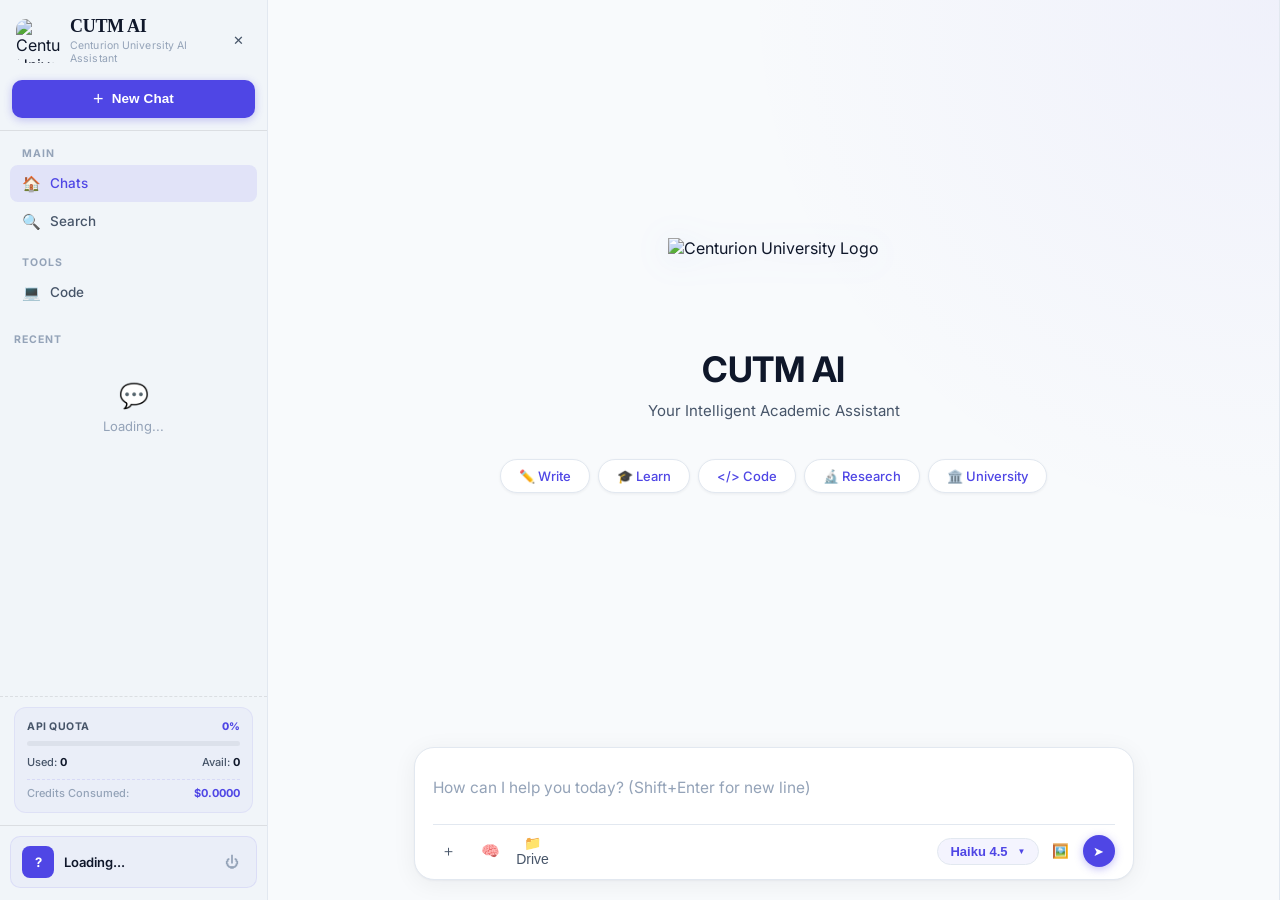
==== commit 02976e89: "Security hardening: 12 critical fixes - XSS, CSRF, SQL injection, password hashing, session cookies," ====
--- a/botai/index.html
+++ b/botai/index.html
@@ -2170,7 +2170,7 @@
         updateDriveKBIndicator(data.file_names || []);
         
         // Add a system announcement in the chat messages container to let the user know
-        addMessageToUI(`📁 <strong>Knowledge Base Loaded</strong><br>Successfully indexed ${data.files_loaded} files from Google Drive:<br>${(data.file_names || []).map(f => `• ${f}`).join('<br>')}`, 'bot');
+        addMessageToUI(`📁 <strong>Knowledge Base Loaded</strong><br>Successfully indexed ${escapeHtml(data.files_loaded)} files from Google Drive:<br>${(data.file_names || []).map(f => `• ${escapeHtml(f)}`).join('<br>')}`, 'bot');
         
         // Save the event message in conversationHistory so context/history remains in sync
         conversationHistory.push({ role: 'assistant', content: `[System Info: User loaded Google Drive KB containing: ${(data.file_names || []).join(', ')}]` });
@@ -2232,7 +2232,7 @@
     if (!indicator || !textEl) return;
     
     if (fileNames && fileNames.length > 0) {
-        textEl.innerHTML = `Drive KB Active: <strong>${fileNames.length} file(s) loaded</strong> (${fileNames.join(', ')})`;
+        textEl.innerHTML = `Drive KB Active: <strong>${escapeHtml(fileNames.length)} file(s) loaded</strong> (${escapeHtml(fileNames.join(', '))})`;
         indicator.style.display = 'flex';
         if (driveBtn) {
             driveBtn.classList.add('active');
@@ -2339,6 +2339,45 @@
 const MODEL   = 'claude-haiku-4-5';
 const SESSION = () => localStorage.getItem('chatbotSession') || '';
 
+function getCsrfToken() {
+    const match = document.cookie.match(/(?:^|;\s*)csrf_token=([^;]*)/);
+    return match ? decodeURIComponent(match[1]) : '';
+}
+const _origFetch = window.fetch;
+window.fetch = function(url, opts = {}) {
+    if (!opts.method || opts.method.toUpperCase() === 'POST' || opts.method.toUpperCase() === 'PUT' || opts.method.toUpperCase() === 'DELETE') {
+        if (!opts.headers) opts.headers = {};
+        if (typeof opts.headers === 'object' && !(opts.headers instanceof Headers)) {
+            opts.headers['X-CSRF-Token'] = getCsrfToken();
+        } else if (opts.headers instanceof Headers) {
+            opts.headers.set('X-CSRF-Token', getCsrfToken());
+        }
+    }
+    return _origFetch.call(this, url, opts);
+};
+
+function escapeHtml(str) {
+    if (!str) return '';
+    const div = document.createElement('div');
+    div.appendChild(document.createTextNode(String(str)));
+    return div.innerHTML;
+}
+
+function sanitizeHtml(html) {
+    if (!html) return '';
+    const doc = new DOMParser().parseFromString(html, 'text/html');
+    const remove = ['script', 'iframe', 'object', 'embed', 'form', 'input', 'textarea', 'select', 'button', 'link', 'base'];
+    remove.forEach(tag => doc.querySelectorAll(tag).forEach(el => el.remove());
+    doc.querySelectorAll('*').forEach(el => {
+        [...el.attributes].forEach(attr => {
+            if (attr.name.startsWith('on') || attr.value.trim().toLowerCase().startsWith('javascript:')) {
+                el.removeAttribute(attr.name);
+            }
+        });
+    });
+    return doc.body.innerHTML;
+}
+
 let currentConvId       = null;
 let conversationHistory = [];
 let sessionTokenTotal   = 0;
@@ -2394,7 +2433,7 @@
     document.getElementById('userEmail').textContent = user.email;
     const av = document.getElementById('userAvatar');
     if (user.profile_picture) {
-        av.innerHTML = `<img src="${user.profile_picture}" alt="avatar">`;
+        av.innerHTML = `<img src="${escapeHtml(user.profile_picture)}" alt="avatar">`;
     } else {
         av.textContent = name.charAt(0).toUpperCase();
     }
@@ -2507,7 +2546,7 @@
             <div style="font-weight: 600; font-size: 14.5px; color: var(--text-primary);">📁 ${name}</div>
             <div style="font-size: 12px; color: var(--text-secondary); margin-top: 4px;">0 conversations | 0 files attached</div>
         </div>
-        <button class="refresh-btn" onclick="selectProject('${name}')" style="padding: 6px 12px; font-size: 12px;">Open</button>
+        <button class="refresh-btn" onclick="selectProject('${escHtml(name)}')" style="padding: 6px 12px; font-size: 12px;">Open</button>
     `;
     
     list.appendChild(item);
@@ -2815,7 +2854,7 @@
              onclick="loadConversation('${c.id}', '${escHtml(c.title)}')">
             <span class="conv-icon">💬</span>
             <span class="conv-title" title="${escHtml(c.title)}">${escHtml(c.title)}</span>
-            <button class="conv-delete" onclick="event.stopPropagation(); event.preventDefault(); deleteConv(event, '${c.id}')" title="Delete">🗑</button>
+            <button class="conv-delete" onclick="event.stopPropagation(); event.preventDefault(); deleteConv(event, '${escHtml(c.id)}')" title="Delete">🗑</button>
         </div>`).join('');
 }
 
@@ -3019,8 +3058,8 @@
     chip.className = 'attachment-image-chip';
     chip.id = 'attach-' + fileObj.name.replace(/[^a-zA-Z0-9]/g, '');
     chip.innerHTML = `
-        <img src="${fileObj.dataUrl}" alt="${fileObj.name}">
-        <button class="img-remove-btn" onclick="removeAttachment('${fileObj.name}')">✕</button>
+        <img src="${fileObj.dataUrl}" alt="${escapeHtml(fileObj.name)}">
+        <button class="img-remove-btn" onclick="removeAttachment('${escHtml(fileObj.name)}')">✕</button>
     `;
     previewArea.appendChild(chip);
 }
@@ -3039,8 +3078,8 @@
     
     chip.innerHTML = `
         <span>${icon}</span>
-        <span class="file-name" title="${fileObj.name}">${fileObj.name}</span>
-        <button class="file-remove-btn" onclick="removeAttachment('${fileObj.name}')">✕</button>
+        <span class="file-name" title="${escapeHtml(fileObj.name)}">${escapeHtml(fileObj.name)}</span>
+        <button class="file-remove-btn" onclick="removeAttachment('${escHtml(fileObj.name)}')">✕</button>
     `;
     previewArea.appendChild(chip);
 }
@@ -3223,7 +3262,7 @@
                             }
                         }
                         fullReply += chunk.text;
-                        streamingBubble.innerHTML = marked.parse(fullReply) + '<span class="stream-cursor">▋</span>';
+                        streamingBubble.innerHTML = sanitizeHtml(marked.parse(fullReply)) + '<span class="stream-cursor">▋</span>';
                         streamingBubble.querySelectorAll('pre code').forEach(b => hljs.highlightElement(b));
                         msgs.scrollTop = msgs.scrollHeight;
                     } else if (chunk.type === 'done') {
@@ -3235,7 +3274,7 @@
                             thinkingContainer.open = false; // Collapse when completed
                         }
                         // Remove cursor, finalize
-                        streamingBubble.innerHTML = marked.parse(fullReply);
+                        streamingBubble.innerHTML = sanitizeHtml(marked.parse(fullReply));
                         streamingBubble.querySelectorAll('pre code').forEach(b => hljs.highlightElement(b));
                         addCopyButtons(streamingBubble);
                         addRegenerateButton(wrapDiv, msg);
@@ -3264,7 +3303,7 @@
                         if (thinkingContainer) {
                             thinkingContainer.remove();
                         }
-                        streamingBubble.innerHTML = `<span style="color:#ef4444">Error: ${chunk.message}</span>`;
+                        streamingBubble.innerHTML = `<span style="color:#ef4444">Error: ${escapeHtml(chunk.message)}</span>`;
                     }
                 } catch(e) { /* skip malformed chunks */ }
             }
@@ -3272,7 +3311,7 @@
     } catch(e) {
         if (e.name === 'AbortError') {
             if (streamingBubble && fullReply) {
-                streamingBubble.innerHTML = marked.parse(fullReply) + '<em style="opacity:0.5"> [stopped]</em>';
+                streamingBubble.innerHTML = sanitizeHtml(marked.parse(fullReply)) + '<em style="opacity:0.5"> [stopped]</em>';
                 conversationHistory.push({ role: 'assistant', content: fullReply });
             }
         } else {
@@ -3606,7 +3645,7 @@
     const hasImage = text.includes('![') && text.includes('](')
     ;
     if (sender === 'bot' || hasImage) {
-        bubble.innerHTML = marked.parse(text);
+        bubble.innerHTML = sanitizeHtml(marked.parse(text));
         if (sender === 'bot') {
             bubble.querySelectorAll('pre code').forEach(b => hljs.highlightElement(b));
             addCopyButtons(bubble);
@@ -3692,8 +3731,8 @@
             toolbar.innerHTML = `
                 <div style="font-size:12px; font-weight:500; color:#fff; text-shadow:0 1px 4px rgba(0,0,0,0.5);">✨ Flux HD Engine</div>
                 <div style="display:flex; gap:8px; pointer-events: auto;">
-                    <button class="refresh-btn" onclick="downloadImageFromCard('${src}')" style="padding:6px 12px; font-size:11.5px; background:rgba(255,255,255,0.15); border:none; backdrop-filter:blur(4px); color:#fff; border-radius:8px; font-weight:600; cursor:pointer;">📥 Save</button>
-                    <button class="refresh-btn" onclick="openInArtStudioFromCard('${src}')" style="padding:6px 12px; font-size:11.5px; background:var(--accent-sepia); border:none; color:#fff; border-radius:8px; font-weight:600; cursor:pointer;">🎨 Edit</button>
+                    <button class="refresh-btn" onclick="downloadImageFromCard('${escHtml(src)}')" style="padding:6px 12px; font-size:11.5px; background:rgba(255,255,255,0.15); border:none; backdrop-filter:blur(4px); color:#fff; border-radius:8px; font-weight:600; cursor:pointer;">📥 Save</button>
+                    <button class="refresh-btn" onclick="openInArtStudioFromCard('${escHtml(src)}')" style="padding:6px 12px; font-size:11.5px; background:var(--accent-sepia); border:none; color:#fff; border-radius:8px; font-weight:600; cursor:pointer;">🎨 Edit</button>
                 </div>
             `;
             
@@ -3750,7 +3789,7 @@
 }
 
 function escHtml(s) {
-    return String(s).replace(/&/g,'&amp;').replace(/</g,'&lt;').replace(/>/g,'&gt;').replace(/"/g,'&quot;');
+    return String(s).replace(/&/g,'&amp;').replace(/</g,'&lt;').replace(/>/g,'&gt;').replace(/"/g,'&quot;').replace(/'/g,'&#039;');
 }
 
 document.addEventListener('DOMContentLoaded', () => {
@@ -4543,9 +4582,9 @@
     contentDiv.style.lineHeight = '1.6';
     
     if (activeArtifact.lang === 'html') {
-        contentDiv.innerHTML = activeArtifact.code;
+        contentDiv.innerHTML = sanitizeHtml(activeArtifact.code);
     } else if (activeArtifact.lang === 'svg' || (activeArtifact.lang === 'xml' && activeArtifact.code.trim().startsWith('<svg'))) {
-        contentDiv.innerHTML = activeArtifact.code;
+        contentDiv.innerHTML = sanitizeHtml(activeArtifact.code);
     } else if (activeArtifact.lang === 'chart') {
         if (currentChartInstance) {
             const imgUrl = currentChartInstance.toBase64Image();
@@ -4558,7 +4597,7 @@
             contentDiv.innerHTML = `<pre style="white-space: pre-wrap; font-family: monospace; background: #F8FAFC; border: 1px solid #E2E8F0; padding: 15px; border-radius: 8px;">${escapeHtml(activeArtifact.code)}</pre>`;
         }
     } else if (activeArtifact.lang === 'markdown' || activeArtifact.ext === 'md') {
-        contentDiv.innerHTML = marked.parse(activeArtifact.code);
+        contentDiv.innerHTML = sanitizeHtml(marked.parse(activeArtifact.code));
     } else {
         const pre = document.createElement('pre');
         pre.style.background = '#F8FAFC';
@@ -4607,7 +4646,7 @@
     
     let htmlContent = '';
     if (activeArtifact.lang === 'markdown' || activeArtifact.ext === 'md') {
-        htmlContent = marked.parse(content);
+        htmlContent = sanitizeHtml(marked.parse(content));
     } else if (activeArtifact.lang === 'html' || activeArtifact.lang === 'xml' || activeArtifact.lang === 'svg') {
         htmlContent = `<pre style="background-color: #f8fafc; padding: 10px; border: 1px solid #e2e8f0; border-radius: 6px; font-family: monospace; white-space: pre-wrap;"><code>${escapeHtml(content)}</code></pre>`;
     } else {
@@ -4760,7 +4799,7 @@
         
     } catch(err) {
         console.error("Failed to render Chart.js:", err);
-        ctx.parentNode.innerHTML = `<div style="color:#ef4444; padding:20px; text-align:center;">Error rendering chart: ${err.message}</div>`;
+        ctx.parentNode.innerHTML = `<div style="color:#ef4444; padding:20px; text-align:center;">Error rendering chart: ${escapeHtml(err.message)}</div>`;
     }
 }
 
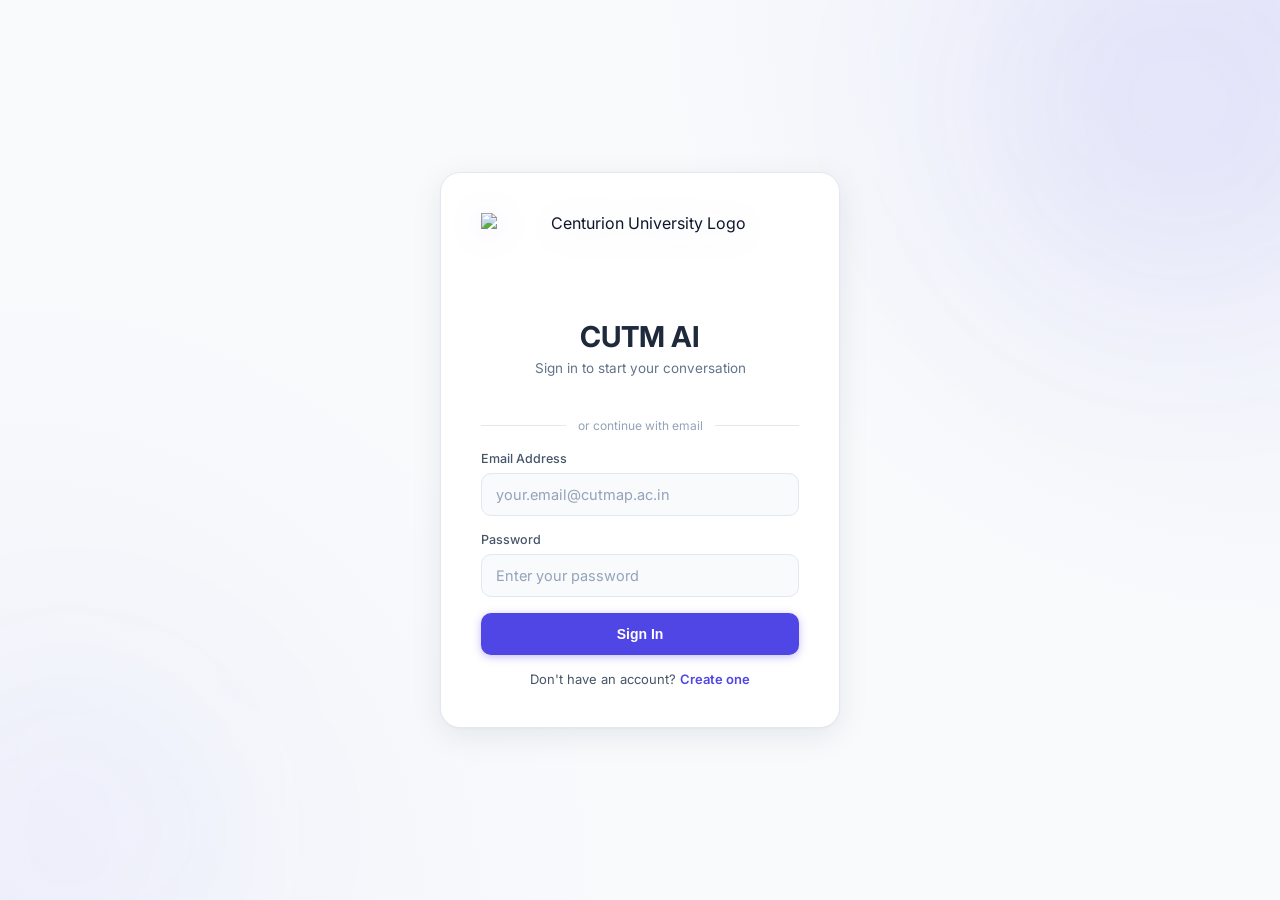
==== commit ed58f060: "Local LLM integration, MySQL migration, admin delete button, model dropdown update, 49 security/bug " ====
--- a/botai/index.html
+++ b/botai/index.html
@@ -33,7 +33,7 @@
         }
 
         * { margin: 0; padding: 0; box-sizing: border-box; }
-        body { font-family: var(--font-sans); background: var(--bg-main); height: 100vh; display: flex; overflow: hidden; color: var(--text-primary); }
+        body { font-family: var(--font-sans); background: #F8FAFC; height: 100vh; display: flex; overflow: hidden; color: #0F172A; }
 
         /* ── Custom Scrollbar ── */
         ::-webkit-scrollbar { width: 6px; height: 6px; }
@@ -44,21 +44,26 @@
         /* ── Sidebar Redesign ── */
         .sidebar {
             width: 268px;
-            background: var(--bg-sidebar);
+            min-width: 268px;
+            background: #F1F5F9;
+            background-color: #F1F5F9;
             display: flex;
             flex-direction: column;
-            border-right: 1px solid var(--border-main);
+            border-right: 1px solid #E2E8F0;
             flex-shrink: 0;
             position: relative;
             z-index: 15;
             padding: 0;
+            transition: width 0.25s ease, min-width 0.25s ease;
+            overflow: hidden;
         }
         .sidebar-header {
             padding: 16px 12px 12px;
             display: flex;
             flex-direction: column;
             gap: 14px;
-            border-bottom: 1px solid rgba(28, 25, 23, 0.1);
+            border-bottom: 1px solid #E2E8F0;
+            background: #F1F5F9;
         }
         .sidebar-brand {
             display: flex;
@@ -88,13 +93,13 @@
             font-family: var(--font-serif);
             font-size: 18px;
             font-weight: 600;
-            color: var(--text-primary);
+            color: #0F172A;
             letter-spacing: -0.3px;
             line-height: 1.2;
         }
         .brand-subtitle {
             font-size: 10.5px;
-            color: var(--text-muted);
+            color: #94A3B8;
             font-weight: 400;
             letter-spacing: 0.1px;
             line-height: 1.3;
@@ -102,7 +107,7 @@
         .sidebar-collapse-btn {
             background: none;
             border: none;
-            color: var(--text-secondary);
+            color: #475569;
             cursor: pointer;
             font-size: 14px;
             padding: 7px;
@@ -115,12 +120,12 @@
         }
         .sidebar-collapse-btn:hover {
             background: rgba(15, 23, 42, 0.06);
-            color: var(--text-primary);
+            color: #0F172A;
         }
         .new-chat-btn {
             width: 100%;
             padding: 10px 16px;
-            background: var(--accent-sepia);
+            background: #4F46E5;
             border: none;
             color: #fff;
             border-radius: 10px;
@@ -153,6 +158,7 @@
         /* ── Sidebar Navigation Menus ── */
         .sidebar-nav {
             padding: 12px 8px 8px;
+            background: #F1F5F9;
         }
         .sidebar-menu-list {
             display: flex;
@@ -167,7 +173,7 @@
             gap: 10px;
             padding: 9px 12px;
             border-radius: 8px;
-            color: var(--text-secondary);
+            color: #475569;
             font-size: 13.5px;
             font-weight: 500;
             cursor: pointer;
@@ -176,11 +182,11 @@
         }
         .sidebar-menu-item:hover {
             background: rgba(79, 70, 229, 0.06);
-            color: var(--text-primary);
+            color: #0F172A;
         }
         .sidebar-menu-item.active {
             background: rgba(79, 70, 229, 0.10);
-            color: var(--accent-sepia);
+            color: #4F46E5;
         }
         .sidebar-menu-item .icon {
             font-size: 15px;
@@ -191,7 +197,7 @@
 
         .sidebar-section-title {
             font-size: 10.5px;
-            color: var(--text-muted);
+            color: #94A3B8;
             text-transform: uppercase;
             letter-spacing: 0.9px;
             padding: 10px 14px 5px;
@@ -203,6 +209,7 @@
             flex: 1;
             overflow-y: auto;
             padding: 0 8px;
+            background: #F1F5F9;
         }
         .conv-list {
             display: flex;
@@ -228,7 +235,7 @@
         }
         .conv-title {
             font-size: 13px;
-            color: var(--text-secondary);
+            color: #475569;
             white-space: nowrap;
             overflow: hidden;
             text-overflow: ellipsis;
@@ -236,10 +243,10 @@
             transition: color 0.15s;
         }
         .conv-item:hover .conv-title {
-            color: var(--text-primary);
+            color: #0F172A;
         }
         .conv-item.active .conv-title {
-            color: var(--accent-sepia);
+            color: #4F46E5;
         }
         .conv-icon {
             font-size: 12px;
@@ -272,8 +279,9 @@
         /* ── Sidebar Footer ── */
         .sidebar-footer {
             padding: 10px 10px 12px;
-            border-top: 1px solid rgba(28, 25, 23, 0.1);
+            border-top: 1px solid #E2E8F0;
             margin-top: auto;
+            background: #F1F5F9;
         }
         .user-card {
             display: flex;
@@ -294,7 +302,7 @@
             width: 32px;
             height: 32px;
             border-radius: 8px;
-            background: var(--accent-sepia);
+            background: #4F46E5;
             display: flex;
             align-items: center;
             justify-content: center;
@@ -306,8 +314,8 @@
         }
         .user-avatar img { width: 100%; height: 100%; object-fit: cover; }
         .user-details { flex: 1; min-width: 0; }
-        .user-name { font-size: 13px; color: var(--text-primary); font-weight: 600; white-space: nowrap; overflow: hidden; text-overflow: ellipsis; }
-        .user-plan { font-size: 10.5px; color: var(--text-muted); margin-top: 1px; display: flex; align-items: center; gap: 4px; white-space: nowrap; overflow: hidden; text-overflow: ellipsis; }
+        .user-name { font-size: 13px; color: #0F172A; font-weight: 600; white-space: nowrap; overflow: hidden; text-overflow: ellipsis; }
+        .user-plan { font-size: 10.5px; color: #94A3B8; margin-top: 1px; display: flex; align-items: center; gap: 4px; white-space: nowrap; overflow: hidden; text-overflow: ellipsis; }
         .logout-btn {
             background: none;
             border: none;
@@ -327,7 +335,7 @@
             display: flex;
             flex-direction: row !important;
             min-width: 0;
-            background: var(--bg-main);
+            background: #F8FAFC;
             background-image: radial-gradient(circle at top right, rgba(79,70,229,0.05), transparent 40%);
             position: relative;
             overflow: hidden;
@@ -413,7 +421,7 @@
             position: absolute;
             bottom: calc(100% + 8px);
             left: 0;
-            width: 260px;
+            width: 280px;
             background: #FFFFFF;
             border: 1px solid var(--border-main);
             border-radius: 14px;
@@ -461,6 +469,7 @@
             line-height: 1.35;
         }
         .model-badge-opus { color: #8b5cf6; }
+        .model-badge-local { color: #10b981; }
         .model-badge-sonnet { color: var(--accent-sepia); }
         .model-badge-haiku { color: #10b981; }
 
@@ -482,7 +491,7 @@
             height: 100%;
             text-align: center;
             padding: 40px 20px;
-            max-width: 800px;
+            max-width: 900px;
             margin: 0 auto;
             width: 100%;
         }
@@ -518,7 +527,7 @@
         .welcome-brand-logo:hover {
             transform: scale(1.04);
         }
-        .welcome-screen p { display: none; }
+        #welcomeScreen p { display: none; }
         
         /* ── Quick-Start Action Chips ── */
         .welcome-chips {
@@ -562,7 +571,7 @@
         
         .welcome-screen + .chat-input-wrapper {
             width: 100%;
-            max-width: 720px;
+            max-width: 900px;
             margin: 0 auto;
             padding: 0 0 40px;
         }
@@ -576,7 +585,7 @@
             padding: 16px 18px 12px;
             transition: all 0.25s ease;
             width: 100%;
-            max-width: 720px;
+            max-width: 900px;
             position: relative;
             box-shadow: 0 4px 24px rgba(15, 23, 42, 0.06), 0 1px 2px rgba(15,23,42,0.04);
         }
@@ -793,7 +802,7 @@
         .voice-btn.muted { color: var(--text-muted); }
 
         /* ── Messages Feed Layout ── */
-        .message { margin-bottom: 24px; display: flex; animation: msgIn 0.2s ease; gap: 16px; width: 100%; max-width: 720px; margin-left: auto; margin-right: auto; }
+        .message { margin-bottom: 24px; display: flex; animation: msgIn 0.2s ease; gap: 16px; width: 100%; max-width: 900px; margin-left: auto; margin-right: auto; }
         .message.user { justify-content: flex-end; }
         .message.bot { justify-content: flex-start; }
         @keyframes msgIn { from { opacity: 0; transform: translateY(6px); } to { opacity: 1; transform: translateY(0); } }
@@ -922,7 +931,7 @@
             background: #1e293b !important;
             padding: 16px !important;
         }
-        .error-msg { background: rgba(239, 68, 68, 0.07); color: #dc2626; border: 1px solid rgba(239, 68, 68, 0.2); padding: 12px 16px; border-radius: 12px; font-size: 13.5px; max-width: 720px; margin: 10px auto; width: 100%; }
+        .error-msg { background: rgba(239, 68, 68, 0.07); color: #dc2626; border: 1px solid rgba(239, 68, 68, 0.2); padding: 12px 16px; border-radius: 12px; font-size: 13.5px; max-width: 900px; margin: 10px auto; width: 100%; }
 
         /* ── Message Action Toolbar ── */
         .message-actions {
@@ -972,7 +981,7 @@
         .edit-cancel-btn { background: none; border: 1px solid var(--border-main); color: var(--text-secondary); padding: 5px 12px; border-radius: 7px; cursor: pointer; font-size: 13px; transition: background 0.15s; }
         .edit-cancel-btn:hover { background: var(--bg-input); }
 
-        .loading-indicator { display: none; justify-content: flex-start; max-width: 720px; margin: 12px auto; width: 100%; }
+        .loading-indicator { display: none; justify-content: flex-start; max-width: 900px; margin: 12px auto; width: 100%; }
         .loading-bubble { background: none; padding: 0; }
         .typing-dots { display: flex; gap: 4px; align-items: center; }
         .typing-dots span { width: 6px; height: 6px; border-radius: 50%; background: var(--accent-sepia); animation: typing 1.4s infinite ease-in-out; }
@@ -982,17 +991,18 @@
         /* ── Dynamic Claude Artifacts Panel ── */
         .artifacts-panel {
             width: 0;
+            min-width: 0;
             background: #141413;
             display: flex;
             flex-direction: column;
             border-left: 1px solid var(--border-main);
             height: 100%;
             overflow: hidden;
-            transition: width 0.3s cubic-bezier(0.4, 0, 0.2, 1);
+            transition: width 0.3s cubic-bezier(0.4, 0, 0.2, 1), min-width 0.3s cubic-bezier(0.4, 0, 0.2, 1);
             position: relative;
             z-index: 10;
         }
-        .artifacts-panel.open { width: 50vw; }
+        .artifacts-panel.open { width: 45vw; min-width: 380px; }
         .artifacts-panel.fullscreen { width: 100vw; position: absolute; top: 0; right: 0; bottom: 0; left: 0; z-index: 999; }
         .artifacts-header {
             padding: 12px 20px;
@@ -1051,8 +1061,9 @@
         .artifact-content-container { flex: 1; position: relative; background: #1c1c1a; overflow: hidden; display: flex; flex-direction: column; }
         .artifact-content-pane { display: none; width: 100%; height: 100%; position: absolute; top: 0; left: 0; overflow: auto; }
         .artifact-content-pane.active { display: flex; flex-direction: column; }
-        #panePreview { background: #ffffff; height: 100%; width: 100%; }
-        #artifactIframe { border: none; width: 100%; height: 100%; background: #ffffff; }
+        #panePreview { background: #f8fafc; height: 100%; width: 100%; }
+        #artifactIframe { border: none; width: 100%; height: 100%; background: #f8fafc; }
+        #artifactSvgContainer { width: 100%; height: 100%; background: #f8fafc; display: flex; align-items: center; justify-content: center; overflow: auto; padding: 20px; }
         #artifactSvgContainer { width: 100%; height: 100%; background: #1c1c1a; display: flex; align-items: center; justify-content: center; overflow: auto; padding: 20px; }
         #paneCode { padding: 20px; background: #141413; font-family: monospace; overflow: auto; }
         #paneCode pre { margin: 0; padding: 0; background: none; border: none; font-size: 13px; line-height: 1.55; }
@@ -1255,20 +1266,28 @@
         /* Sidebar Collapsed State */
         .sidebar.collapsed {
             width: 0;
-            padding: 0;
-            overflow: hidden;
+            min-width: 0;
             border-right: none;
+        }
+        .sidebar.collapsed > * {
+            opacity: 0;
+            pointer-events: none;
+        }
+        .sidebar:not(.collapsed) > * {
+            opacity: 1;
+            pointer-events: auto;
+            transition: opacity 0.2s ease 0.05s;
         }
         
         .sidebar-toggle-btn {
             background: #FFFFFF;
-            border: 1px solid var(--border-main);
-            color: var(--text-secondary);
+            border: 1px solid #E2E8F0;
+            color: #475569;
             cursor: pointer;
             font-size: 16px;
-            padding: 7px;
-            border-radius: 8px;
-            display: flex;
+            padding: 8px 10px;
+            border-radius: 10px;
+            display: none;
             align-items: center;
             justify-content: center;
             transition: all 0.2s;
@@ -1276,52 +1295,79 @@
             top: 12px;
             left: 12px;
             z-index: 20;
-            box-shadow: 0 1px 4px rgba(15,23,42,0.08);
+            box-shadow: 0 2px 8px rgba(15,23,42,0.1);
         }
         .sidebar-toggle-btn:hover {
             background: #EEF2FF;
             border-color: rgba(79, 70, 229, 0.3);
-            color: var(--accent-sepia);
+            color: #4F46E5;
         }
         
         /* ── File Attachment Preview Styles ── */
+        .attachment-preview-label {
+            font-size: 12px;
+            font-weight: 700;
+            color: #334155;
+            margin-bottom: 8px;
+            text-transform: uppercase;
+            letter-spacing: 0.08em;
+        }
         .attachment-preview-area {
             display: flex;
             flex-wrap: wrap;
-            gap: 8px;
+            gap: 10px;
             margin-bottom: 12px;
             width: 100%;
+            padding: 12px;
+            min-height: 76px;
+            align-items: center;
+            background: #f8fafc;
+            border: 1px solid #e2e8f0;
+            border-radius: 20px;
+            box-shadow: inset 0 1px 3px rgba(15, 23, 42, 0.04);
         }
         .attachment-chip {
-            background: #EEF2FF;
-            border: 1px solid #E0E7FF;
-            border-radius: 10px;
-            padding: 6px 10px;
+            background: #ffffff;
+            border: 1px solid #cbd5e1;
+            border-radius: 18px;
+            padding: 12px 14px;
             display: flex;
             align-items: center;
-            gap: 8px;
-            font-size: 12px;
-            color: var(--text-primary);
+            gap: 10px;
+            font-size: 13px;
+            color: #0f172a;
+            max-width: 280px;
+            box-shadow: 0 8px 20px rgba(15, 23, 42, 0.08);
+        }
+        .attachment-image-chip {
+            width: 64px;
+            height: 64px;
+            border-radius: 16px;
+            border: 1px solid #cbd5e1;
             position: relative;
-            max-width: 180px;
+            overflow: hidden;
+            background: #ffffff;
+            box-shadow: 0 8px 20px rgba(15, 23, 42, 0.08);
         }
         .attachment-chip .file-name {
             white-space: nowrap;
             overflow: hidden;
             text-overflow: ellipsis;
-            max-width: 120px;
+            max-width: 140px;
+            font-weight: 600;
+            color: #0f172a;
         }
         .attachment-chip .file-remove-btn {
-            background: none;
-            border: none;
-            color: var(--text-secondary);
+            background: #F8FAFC;
+            border: 1px solid #E2E8F0;
+            color: #475569;
             cursor: pointer;
             font-size: 11px;
             display: flex;
             align-items: center;
             justify-content: center;
-            width: 16px;
-            height: 16px;
+            width: 18px;
+            height: 18px;
             border-radius: 50%;
             transition: all 0.2s;
         }
@@ -1428,6 +1474,32 @@
             }
         }
 
+        /* ── Responsive Media Queries ── */
+        @media (max-width: 1024px) {
+            .sidebar { width: 240px; min-width: 240px; }
+            .sidebar.collapsed { width: 0; min-width: 0; }
+            .message { max-width: 800px; }
+            .input-box { max-width: 800px; }
+        }
+        @media (max-width: 768px) {
+            .sidebar { position: fixed; left: 0; top: 0; height: 100vh; width: 280px; min-width: 280px; z-index: 100; box-shadow: 4px 0 20px rgba(0,0,0,0.3); background: #F1F5F9; }
+            .sidebar.collapsed { width: 0; min-width: 0; box-shadow: none; }
+            .sidebar-toggle-btn { position: fixed; top: 12px; left: 12px; z-index: 200; }
+            .chat-messages { padding: 16px; }
+            .message { max-width: 100%; gap: 10px; }
+            .message-bubble { max-width: 90% !important; font-size: 14px; }
+            .input-box { max-width: 100%; border-radius: 16px; }
+            .chat-input-wrapper { padding: 8px 12px 16px; }
+            .artifacts-panel.open { width: 100vw; min-width: 100vw; position: fixed; top: 0; left: 0; z-index: 999; }
+        }
+        @media (max-width: 480px) {
+            .chat-messages { padding: 12px 8px; }
+            .message { gap: 8px; margin-bottom: 16px; }
+            .message-bubble { font-size: 13.5px; padding: 10px 14px; }
+            .input-box { border-radius: 14px; }
+            .chat-header { padding: 8px 12px; }
+        }
+
         /* ── Collapsible Thinking Box ── */
         .thinking-block {
             border: 1px solid var(--border-main);
@@ -1710,41 +1782,41 @@
         </div>
     </div>
     
-    <div class="sidebar-search-box" id="sidebarSearchBox" style="display: none; padding: 4px 10px 8px;">
+    <div class="sidebar-search-box" id="sidebarSearchBox" style="display: none; padding: 4px 10px 8px; background: #F1F5F9;">
         <input type="text" id="convSearchInput" placeholder="Search conversations..." 
-               style="width: 100%; padding: 8px 12px; background: var(--bg-input); border: 1px solid var(--border-main); border-radius: 8px; color: var(--text-primary); font-size: 13px; outline: none; transition: border-color 0.2s;"
+               style="width: 100%; padding: 8px 12px; background: #FFFFFF; border: 1px solid #E2E8F0; border-radius: 8px; color: #0F172A; font-size: 13px; outline: none; transition: border-color 0.2s;"
                oninput="filterConversations(this.value)">
     </div>
     
     <div class="sidebar-section-title" style="padding: 8px 14px 5px;">Recent</div>
     <div class="sidebar-recents">
         <div class="conv-list" id="convList">
-            <div style="text-align:center;padding:30px 20px;color:var(--text-muted);font-size:13px;">
+            <div style="text-align:center;padding:30px 20px;color:#94A3B8;font-size:13px;">
                 <div style="font-size:24px;margin-bottom:8px;">💬</div>
                 Loading...
             </div>
         </div>
     </div>
     
-    <div class="sidebar-quota-widget" id="sidebarQuotaWidget" style="padding: 10px 14px 12px; border-top: 1px dashed rgba(28, 25, 23, 0.1);">
+    <div class="sidebar-quota-widget" id="sidebarQuotaWidget" style="padding: 10px 14px 12px; border-top: 1px dashed rgba(28, 25, 23, 0.1); background: #F1F5F9;">
         <div style="background: rgba(79, 70, 229, 0.04); border: 1px solid rgba(79, 70, 229, 0.08); border-radius: 12px; padding: 12px; display: flex; flex-direction: column; gap: 8px;">
             <div style="display: flex; justify-content: space-between; align-items: center;">
-                <span style="font-size: 10.5px; font-weight: 700; text-transform: uppercase; color: var(--text-secondary); letter-spacing: 0.5px;">API Quota</span>
-                <span style="font-size: 10.5px; font-weight: 800; color: var(--accent-sepia);" id="sidebarBalancePct">0%</span>
+                <span style="font-size: 10.5px; font-weight: 700; text-transform: uppercase; color: #475569; letter-spacing: 0.5px;">API Quota</span>
+                <span style="font-size: 10.5px; font-weight: 800; color: #4F46E5;" id="sidebarBalancePct">0%</span>
             </div>
             
             <div class="token-bar" style="height: 5px; background: rgba(15, 23, 42, 0.06); border-radius: 10px; overflow: hidden; width: 100%;">
-                <div class="token-bar-fill" id="sidebarQuotaBarFill" style="height: 100%; width: 0%; background: linear-gradient(90deg, var(--accent-sepia), #6366f1); border-radius: 10px; transition: width 0.4s ease;"></div>
+                <div class="token-bar-fill" id="sidebarQuotaBarFill" style="height: 100%; width: 0%; background: linear-gradient(90deg, #4F46E5, #6366f1); border-radius: 10px; transition: width 0.4s ease;"></div>
             </div>
             
-            <div style="display: flex; justify-content: space-between; font-size: 11px; color: var(--text-secondary); font-weight: 500; margin-top: 1px;">
-                <span>Used: <strong id="sidebarTokensUsed" style="color: var(--text-primary);">0</strong></span>
-                <span>Avail: <strong id="sidebarTokensAvail" style="color: var(--text-primary);">0</strong></span>
+            <div style="display: flex; justify-content: space-between; font-size: 11px; color: #475569; font-weight: 500; margin-top: 1px;">
+                <span>Used: <strong id="sidebarTokensUsed" style="color: #0F172A;">0</strong></span>
+                <span>Avail: <strong id="sidebarTokensAvail" style="color: #0F172A;">0</strong></span>
             </div>
             
             <div style="border-top: 1px dashed rgba(79, 70, 229, 0.12); margin-top: 2px; padding-top: 6px; display: flex; justify-content: space-between; align-items: center; font-size: 11px;">
-                <span style="color: var(--text-muted); font-weight: 500;">Credits Consumed:</span>
-                <span style="font-weight: 700; color: var(--accent-sepia);" id="sidebarCreditsUsed">$0.0000</span>
+                <span style="color: #94A3B8; font-weight: 500;">Credits Consumed:</span>
+                <span style="font-weight: 700; color: #4F46E5;" id="sidebarCreditsUsed">$0.0000</span>
             </div>
         </div>
     </div>
@@ -1806,6 +1878,7 @@
                 <input type="file" id="fileAttachmentInput" multiple style="display: none;" onchange="handleFileAttachments(event)">
                 
                 <!-- File Attachment Previews -->
+                <div class="attachment-preview-label">Attachments</div>
                 <div class="attachment-preview-area" id="attachmentPreviewArea"></div>
                 
                 <!-- Drive KB Active Indicator -->
@@ -1829,20 +1902,24 @@
                     <div class="input-toolbar-right">
                         <div class="model-selector-container">
                             <button class="model-select-btn" id="modelSelectBtn" onclick="toggleModelDropdown(event)">
-                                Haiku 4.5 <span style="font-size: 8px; margin-left: 4px;">▼</span>
+                                Qwen 2.5 7B (Local) <span style="font-size: 8px; margin-left: 4px;">▼</span>
                             </button>
                             <div class="model-dropdown-menu" id="modelDropdownMenu">
-                                <div class="model-option active" onclick="selectModel('claude-haiku-4-5','Haiku 4.5','model-badge-haiku',this,event)">
-                                    <div class="model-opt-header"><span class="model-badge model-badge-haiku">Haiku</span> Haiku 4.5</div>
-                                    <div class="model-opt-desc">Fast, budget-friendly assistant for everyday questions.</div>
+                                <div class="model-option active" onclick="selectModel('local','Qwen 2.5 7B (Local)','model-badge-local',this,event)">
+                                    <div class="model-opt-header"><span class="model-badge model-badge-local">Local</span> Qwen 2.5 7B</div>
+                                    <div class="model-opt-desc">Runs on your machine via Ollama. No API key needed. Free.</div>
                                 </div>
-                                <div class="model-option" onclick="selectModel('claude-sonnet-4-5','Sonnet 4.5','model-badge-sonnet',this,event)">
-                                    <div class="model-opt-header"><span class="model-badge model-badge-sonnet">Sonnet</span> Sonnet 4.5</div>
-                                    <div class="model-opt-desc">Balanced creativity and accuracy for richer responses.</div>
+                                <div class="model-option" onclick="selectModel('claude-haiku-4-5','Haiku 4.5 (API)','model-badge-haiku',this,event)">
+                                    <div class="model-opt-header"><span class="model-badge model-badge-haiku">API</span> Haiku 4.5</div>
+                                    <div class="model-opt-desc">Fast Claude model. Requires API key.</div>
                                 </div>
-                                <div class="model-option" onclick="selectModel('claude-opus-4-5','Opus 4.5','model-badge-opus',this,event)">
-                                    <div class="model-opt-header"><span class="model-badge model-badge-opus">Opus</span> Opus 4.5</div>
-                                    <div class="model-opt-desc">High-capacity, premium model for long-form reasoning.</div>
+                                <div class="model-option" onclick="selectModel('claude-sonnet-4-5','Sonnet 4.5 (API)','model-badge-sonnet',this,event)">
+                                    <div class="model-opt-header"><span class="model-badge model-badge-sonnet">API</span> Sonnet 4.5</div>
+                                    <div class="model-opt-desc">Balanced Claude model. Great for complex tasks. Requires API key.</div>
+                                </div>
+                                <div class="model-option" onclick="selectModel('claude-opus-4-5','Opus 4.5 (API)','model-badge-opus',this,event)">
+                                    <div class="model-opt-header"><span class="model-badge model-badge-opus">API</span> Opus 4.5</div>
+                                    <div class="model-opt-desc">Most capable Claude model. Best quality. Requires API key.</div>
                                 </div>
                             </div>
                         </div>
@@ -2336,7 +2413,7 @@
 }
 
 const API_URL = '/api/claude';
-const MODEL   = 'claude-haiku-4-5';
+const MODEL   = 'local';
 const SESSION = () => localStorage.getItem('chatbotSession') || '';
 
 function getCsrfToken() {
@@ -2367,7 +2444,7 @@
     if (!html) return '';
     const doc = new DOMParser().parseFromString(html, 'text/html');
     const remove = ['script', 'iframe', 'object', 'embed', 'form', 'input', 'textarea', 'select', 'button', 'link', 'base'];
-    remove.forEach(tag => doc.querySelectorAll(tag).forEach(el => el.remove());
+    remove.forEach(tag => doc.querySelectorAll(tag).forEach(el => el.remove()));
     doc.querySelectorAll('*').forEach(el => {
         [...el.attributes].forEach(attr => {
             if (attr.name.startsWith('on') || attr.value.trim().toLowerCase().startsWith('javascript:')) {
@@ -2383,7 +2460,7 @@
 let sessionTokenTotal   = 0;
 let currentUser         = null;
 
-let selectedModel       = 'claude-haiku-4-5';
+let selectedModel       = 'local';
 let activeArtifact      = null;
 let selectedStyle       = 'photorealistic';
 let selectedFormat      = 'illustration';
@@ -2417,7 +2494,7 @@
             document.getElementById('sidebarToggleMain').style.display = 'flex';
         }
         
-        hljs.highlightAll();
+        if (typeof hljs !== 'undefined') hljs.highlightAll();
     } catch(e) { clearAndRedirect(); }
 }
 
@@ -2543,10 +2620,10 @@
     item.style.cssText = 'padding: 16px; border: 1px solid var(--border-main); border-radius: 12px; background: var(--bg-main); display: flex; justify-content: space-between; align-items: center; margin-top: 8px; width: 100%;';
     item.innerHTML = `
         <div>
-            <div style="font-weight: 600; font-size: 14.5px; color: var(--text-primary);">📁 ${name}</div>
+            <div style="font-weight: 600; font-size: 14.5px; color: var(--text-primary);">📁 ${escHtml(name)}</div>
             <div style="font-size: 12px; color: var(--text-secondary); margin-top: 4px;">0 conversations | 0 files attached</div>
         </div>
-        <button class="refresh-btn" onclick="selectProject('${escHtml(name)}')" style="padding: 6px 12px; font-size: 12px;">Open</button>
+        <button class="refresh-btn" onclick="selectProject('${escapeJsAttr(name)}')" style="padding: 6px 12px; font-size: 12px;">Open</button>
     `;
     
     list.appendChild(item);
@@ -2616,34 +2693,34 @@
     if (sonnetOpt) {
         sonnetOpt.click();
     } else {
-        selectedModel = 'claude-haiku-4-5';
+        selectedModel = 'claude-sonnet-4-5';
         const modelBtn = document.getElementById('modelSelectBtn');
-        if (modelBtn) modelBtn.innerHTML = `Haiku 4.5 <span style="font-size: 8px; margin-left: 4px;">▼</span>`;
+        if (modelBtn) modelBtn.innerHTML = `Sonnet 4.5 (API) <span style="font-size: 8px; margin-left: 4px;">▼</span>`;
     }
     
     document.getElementById('chatTitle').innerHTML = `✵ CUTM AI <span style="font-size:12px; font-family:var(--font-sans); background:var(--accent-soft); color:var(--accent-sepia); padding:2px 8px; border-radius:12px; margin-left:8px; font-weight:600;">Developer Mode</span>`;
     document.getElementById('chatHeader').style.display = 'flex';
     
     customSystemPrompt = "You are CUTM AI, a premium developer bot assisting with robust, production-grade code snippets, debugging, and optimal architecture design. Keep coding standards high and provide explanations.";
-    showToast('Switched to Developer Code Mode (Model Haiku 4.5)');
+    showToast('Switched to Developer Code Mode (Sonnet 4.5)');
 }
 
 function enableCreativeDesignMode() {
     startNewChat();
-    const haikuOpt = document.querySelector('.model-option[onclick*="claude-haiku-4-5"]');
-    if (haikuOpt) {
-        haikuOpt.click();
+    const localOpt = document.querySelector('.model-option[onclick*="\'local\'"]');
+    if (localOpt) {
+        localOpt.click();
     } else {
-        selectedModel = 'claude-haiku-4-5';
+        selectedModel = 'local';
         const modelBtn = document.getElementById('modelSelectBtn');
-        if (modelBtn) modelBtn.innerHTML = `Haiku 4.5 <span style="font-size: 8px; margin-left: 4px;">▼</span>`;
+        if (modelBtn) modelBtn.innerHTML = `Qwen 2.5 7B (Local) <span style="font-size: 8px; margin-left: 4px;">▼</span>`;
     }
     
     document.getElementById('chatTitle').innerHTML = `✵ CUTM AI <span style="font-size:12px; font-family:var(--font-sans); background:rgba(140,139,123,0.15); color:#8c8b7b; padding:2px 8px; border-radius:12px; margin-left:8px; font-weight:600;">Creative Design Mode</span>`;
     document.getElementById('chatHeader').style.display = 'flex';
     
     customSystemPrompt = "You are CUTM AI, an elite designer assisting with layout aesthetics, graphic styles, color schemes, UI flows, and image generation specifications.";
-    showToast('Creative Design Mode enabled (Haiku 4.5)');
+    showToast('Creative Design Mode enabled (Qwen 2.5 7B)');
     
     // Automatically trigger Art Studio
     setTimeout(() => {
@@ -2851,10 +2928,10 @@
     }
     list.innerHTML = convs.map(c => `
         <div class="conv-item ${c.id === currentConvId ? 'active' : ''}" id="conv-${c.id}"
-             onclick="loadConversation('${c.id}', '${escHtml(c.title)}')">
+             onclick="loadConversation('${escapeJsAttr(c.id)}', '${escapeJsAttr(c.title)}')">
             <span class="conv-icon">💬</span>
             <span class="conv-title" title="${escHtml(c.title)}">${escHtml(c.title)}</span>
-            <button class="conv-delete" onclick="event.stopPropagation(); event.preventDefault(); deleteConv(event, '${escHtml(c.id)}')" title="Delete">🗑</button>
+            <button class="conv-delete" onclick="event.stopPropagation(); event.preventDefault(); deleteConv(event, '${escapeJsAttr(c.id)}')" title="Delete">🗑</button>
         </div>`).join('');
 }
 
@@ -2895,7 +2972,7 @@
         } else {
             msgs.innerHTML = `<div class="welcome-screen"><h2>Empty conversation</h2><p>Send a message to continue!</p></div>`;
         }
-    } catch(e) { console.error(e); }
+    } catch(e) { console.error(e); if (typeof msgs !== 'undefined' && msgs) msgs.innerHTML = '<div class="error-msg">Failed to load conversation. Please try again.</div>'; }
 }
 
 async function startNewChat() {
@@ -2949,6 +3026,8 @@
     const isCollapsed = sidebar.classList.contains('collapsed');
     localStorage.setItem('sidebarCollapsed', isCollapsed);
     if (toggleBtn) {
+        toggleBtn.innerHTML = '<span style="font-size:14px;">☰</span>';
+        toggleBtn.title = 'Expand Sidebar';
         toggleBtn.style.display = isCollapsed ? 'flex' : 'none';
     }
 }
@@ -3173,17 +3252,15 @@
     let fullReply = '';
 
     try {
-        const res = await fetch('/api/claude/stream', {
+        const isLocal = selectedModel === 'local' || selectedModel.startsWith('local-');
+        const apiUrl = isLocal ? '/api/local/stream' : '/api/claude/stream';
+        const payload = isLocal
+            ? { messages: conversationHistory, session_token: SESSION(), conversation_id: currentConvId, user_message: msg }
+            : { model: selectedModel, max_tokens: 4096, messages: conversationHistory, session_token: SESSION(), conversation_id: currentConvId, user_message: msg, thinking_enabled: thinkingEnabled };
+        const res = await fetch(apiUrl, {
             method: 'POST',
             headers: { 'Content-Type': 'application/json' },
-            body: JSON.stringify({
-                model: selectedModel, max_tokens: 4096,
-                messages: conversationHistory,
-                session_token: SESSION(),
-                conversation_id: currentConvId,
-                user_message: msg,
-                thinking_enabled: thinkingEnabled
-            }),
+            body: JSON.stringify(payload),
             signal: currentStreamController.signal
         });
 
@@ -3262,8 +3339,8 @@
                             }
                         }
                         fullReply += chunk.text;
-                        streamingBubble.innerHTML = sanitizeHtml(marked.parse(fullReply)) + '<span class="stream-cursor">▋</span>';
-                        streamingBubble.querySelectorAll('pre code').forEach(b => hljs.highlightElement(b));
+                        streamingBubble.innerHTML = sanitizeHtml(((typeof marked !== 'undefined') ? marked.parse(fullReply) : fullReply)) + '<span class="stream-cursor">▋</span>';
+                        if (typeof hljs !== 'undefined') streamingBubble.querySelectorAll('pre code').forEach(b => hljs.highlightElement(b));
                         msgs.scrollTop = msgs.scrollHeight;
                     } else if (chunk.type === 'done') {
                         if (thinkingContainer) {
@@ -3274,8 +3351,8 @@
                             thinkingContainer.open = false; // Collapse when completed
                         }
                         // Remove cursor, finalize
-                        streamingBubble.innerHTML = sanitizeHtml(marked.parse(fullReply));
-                        streamingBubble.querySelectorAll('pre code').forEach(b => hljs.highlightElement(b));
+                        streamingBubble.innerHTML = sanitizeHtml(((typeof marked !== 'undefined') ? marked.parse(fullReply) : fullReply));
+                        if (typeof hljs !== 'undefined') streamingBubble.querySelectorAll('pre code').forEach(b => hljs.highlightElement(b));
                         addCopyButtons(streamingBubble);
                         addRegenerateButton(wrapDiv, msg);
                         // Attach IDs and rating buttons from done event
@@ -3311,7 +3388,7 @@
     } catch(e) {
         if (e.name === 'AbortError') {
             if (streamingBubble && fullReply) {
-                streamingBubble.innerHTML = sanitizeHtml(marked.parse(fullReply)) + '<em style="opacity:0.5"> [stopped]</em>';
+                streamingBubble.innerHTML = sanitizeHtml(((typeof marked !== 'undefined') ? marked.parse(fullReply) : fullReply)) + '<em style="opacity:0.5"> [stopped]</em>';
                 conversationHistory.push({ role: 'assistant', content: fullReply });
             }
         } else {
@@ -3333,6 +3410,8 @@
 function stopGeneration() {
     if (currentStreamController) {
         currentStreamController.abort();
+        const cursor = document.querySelector('.stream-cursor');
+        if (cursor) cursor.remove();
         currentStreamController = null;
     }
     document.getElementById('sendButton').style.display = 'inline-flex';
@@ -3645,13 +3724,13 @@
     const hasImage = text.includes('![') && text.includes('](')
     ;
     if (sender === 'bot' || hasImage) {
-        bubble.innerHTML = sanitizeHtml(marked.parse(text));
+        bubble.innerHTML = sanitizeHtml(((typeof marked !== 'undefined') ? marked.parse(text) : text));
         if (sender === 'bot') {
-            bubble.querySelectorAll('pre code').forEach(b => hljs.highlightElement(b));
+            if (typeof hljs !== 'undefined') bubble.querySelectorAll('pre code').forEach(b => hljs.highlightElement(b));
             addCopyButtons(bubble);
         }
     } else {
-        bubble.innerHTML = text;  // user messages support html attachment chips
+        bubble.innerHTML = (typeof sanitizeHtml !== 'undefined') ? sanitizeHtml(text) : (typeof escHtml !== 'undefined' ? escHtml(text) : text.replace(/</g, '&lt;'));
     }
     targetContainer.appendChild(bubble);
     msgs.appendChild(div);
@@ -3791,6 +3870,10 @@
 function escHtml(s) {
     return String(s).replace(/&/g,'&amp;').replace(/</g,'&lt;').replace(/>/g,'&gt;').replace(/"/g,'&quot;').replace(/'/g,'&#039;');
 }
+function escapeJsAttr(s) {
+    if (!s) return '';
+    return String(s).replace(/\\/g, '\\\\').replace(/'/g, "\\'").replace(/"/g, '&quot;').replace(/\n/g, '\\n').replace(/\r/g, '\\r');
+}
 
 document.addEventListener('DOMContentLoaded', () => {
     const input = document.getElementById('chatInput');
@@ -4021,7 +4104,9 @@
     // Update active utilization colors dynamically based on selected model
     const fillEl = document.getElementById('sessionBarFill');
     if (fillEl) {
-        if (modelKey.includes('haiku')) {
+        if (modelKey === 'local' || modelKey.includes('qwen') || modelKey.includes('deepseek')) {
+            fillEl.style.backgroundColor = '#10b981'; // Green for Local LLM
+        } else if (modelKey.includes('haiku')) {
             fillEl.style.backgroundColor = '#10b981'; // Green for Haiku
         } else if (modelKey.includes('opus')) {
             fillEl.style.backgroundColor = '#f59e0b'; // Gold for Opus
@@ -4161,6 +4246,7 @@
             genBtn.disabled = false;
             genBtn.textContent = 'Generate Masterpiece';
             currentGeneratedUrl = imageUrl;
+            if (window.artBlobUrl && window.artBlobUrl.startsWith('blob:')) URL.revokeObjectURL(window.artBlobUrl);
             window.artBlobUrl = localBlobUrl;
         };
         img.src = localBlobUrl;
@@ -4174,6 +4260,7 @@
             genBtn.disabled = false;
             genBtn.textContent = 'Generate Masterpiece';
             currentGeneratedUrl = imageUrl;
+            if (window.artBlobUrl && window.artBlobUrl.startsWith('blob:')) URL.revokeObjectURL(window.artBlobUrl);
             window.artBlobUrl = imageUrl;
         };
         img.onerror = () => {
@@ -4213,10 +4300,12 @@
 
 /* ── Interactive Claude Artifacts Engine ── */
 function extractArtifactsFromMessage(text, messageBubble) {
-    const codeBlockRegex = /```(html|xml|svg|javascript|css|chart|json|text|markdown)([\s\S]*?)```/gi;
+    const codeBlockRegex = /```(\w+)([\s\S]*?)```/gi;
     let match;
     let hasArtifacts = false;
     const blocks = [];
+    
+    const supportedPreview = ['html', 'xml', 'svg', 'javascript', 'js', 'css', 'chart', 'json', 'text', 'markdown', 'md'];
     
     while ((match = codeBlockRegex.exec(text)) !== null) {
         const lang = match[1].toLowerCase();
@@ -4247,10 +4336,24 @@
         
         if (lang === 'html') { title = customFilename || 'Interactive HTML Page'; icon = '🌐'; ext = 'html'; }
         else if (lang === 'svg' || (lang === 'xml' && code.startsWith('<svg'))) { title = customFilename || 'SVG Vector Graphic'; icon = '🎨'; ext = 'svg'; }
-        else if (lang === 'javascript') { title = customFilename || 'JavaScript Script'; icon = '⚡'; ext = 'js'; }
+        else if (lang === 'javascript' || lang === 'js') { title = customFilename || 'JavaScript Script'; icon = '⚡'; ext = 'js'; }
         else if (lang === 'css') { title = customFilename || 'CSS Stylesheet'; icon = '🎨'; ext = 'css'; }
         else if (lang === 'chart' || lang === 'json') { title = customFilename || 'Interactive Data Graph'; icon = '📊'; ext = 'json'; }
-        else if (lang === 'markdown') { title = customFilename || 'Markdown Document'; icon = '📝'; ext = 'md'; }
+        else if (lang === 'markdown' || lang === 'md') { title = customFilename || 'Markdown Document'; icon = '📝'; ext = 'md'; }
+        else if (lang === 'python' || lang === 'py') { title = customFilename || 'Python Script'; icon = '🐍'; ext = 'py'; }
+        else if (lang === 'java') { title = customFilename || 'Java Class'; icon = '☕'; ext = 'java'; }
+        else if (lang === 'c' || lang === 'cpp' || lang === 'c++') { title = customFilename || 'C/C++ Source'; icon = '⚙️'; ext = lang.includes('+') ? 'cpp' : 'c'; }
+        else if (lang === 'php') { title = customFilename || 'PHP Script'; icon = '🐘'; ext = 'php'; }
+        else if (lang === 'ruby' || lang === 'rb') { title = customFilename || 'Ruby Script'; icon = '💎'; ext = 'rb'; }
+        else if (lang === 'go') { title = customFilename || 'Go Source'; icon = '🐹'; ext = 'go'; }
+        else if (lang === 'rust' || lang === 'rs') { title = customFilename || 'Rust Source'; icon = '🦀'; ext = 'rs'; }
+        else if (lang === 'sql') { title = customFilename || 'SQL Query'; icon = '🗃️'; ext = 'sql'; }
+        else if (lang === 'bash' || lang === 'sh' || lang === 'shell') { title = customFilename || 'Shell Script'; icon = '🖥️'; ext = 'sh'; }
+        else if (lang === 'typescript' || lang === 'ts') { title = customFilename || 'TypeScript Script'; icon = '📘'; ext = 'ts'; }
+        else if (lang === 'xml') { title = customFilename || 'XML Document'; icon = '📋'; ext = 'xml'; }
+        else if (lang === 'yaml' || lang === 'yml') { title = customFilename || 'YAML Config'; icon = '⚙️'; ext = 'yaml'; }
+        else if (lang === 'dart') { title = customFilename || 'Dart Script'; icon = '🎯'; ext = 'dart'; }
+        else if (lang === 'swift') { title = customFilename || 'Swift Source'; icon = '🦁'; ext = 'swift'; }
         else {
             title = customFilename || 'Text Document';
             icon = '📄';
@@ -4258,8 +4361,10 @@
         }
         
         const normalizedLang = (lang === 'json' || lang === 'chart') ? 'chart' : lang;
-        
-        blocks.push({ id, lang: normalizedLang, code: code, title, icon, ext });
+        const docExts = ['docx','doc','pdf','xlsx','xls','pptx','csv'];
+        const isDownloadable = docExts.includes(ext);
+        
+        blocks.push({ id, lang: normalizedLang, code: code, title, icon, ext, isDownloadable, customFilename });
         hasArtifacts = true;
     }
     
@@ -4273,19 +4378,23 @@
         blocks.forEach(b => {
             const card = document.createElement('div');
             card.className = 'artifact-card-bubble';
+            const btnText = b.isDownloadable ? '⬇️ Download File' : '👁️ View Artifact';
+            const btnAction = b.isDownloadable
+                ? `downloadGeneratedFile('${b.id}', event)`
+                : `openArtifact('${b.id}')`;
             card.innerHTML = `
                 <div class="art-card-header">
                     <span class="artifact-icon" style="font-size: 20px;">${b.icon}</span>
                     <div class="art-card-details">
                         <div class="art-card-title">${b.title}</div>
                         <div class="art-card-meta">
-                            <span>${b.lang.toUpperCase()} Code</span>
+                            <span>${b.ext.toUpperCase()} File</span>
                             <span class="art-card-meta-dot"></span>
                             <span>${(b.code.length / 1024).toFixed(1)} KB</span>
                         </div>
                     </div>
                 </div>
-                <button class="art-card-btn" onclick="openArtifact('${b.id}')">👁️ View Artifact</button>
+                <button class="art-card-btn" onclick="${btnAction}">${btnText}</button>
             `;
             cardContainer.appendChild(card);
             
@@ -4380,7 +4489,7 @@
         codeBlock.classList.add('language-' + (activeArtifact.lang === 'js' ? 'javascript' : activeArtifact.lang));
         codeBlock.textContent = activeArtifact.code.trim();
         
-        hljs.highlightElement(codeBlock);
+        if (typeof hljs !== 'undefined') hljs.highlightElement(codeBlock);
     }
 }
 
@@ -4403,6 +4512,44 @@
     URL.revokeObjectURL(url);
 }
 
+async function downloadGeneratedFile(artifactId, evt) {
+    const art = window.globalArtifacts && window.globalArtifacts[artifactId];
+    if (!art) return;
+    const btn = (evt || event).target;
+    btn.disabled = true;
+    btn.textContent = '⏳ Generating...';
+    try {
+        const res = await fetch('/api/files/generate', {
+            method: 'POST',
+                headers: { 'Content-Type': 'application/json', 'X-CSRF-Token': getCsrfToken() },
+            body: JSON.stringify({
+                filename: art.customFilename || `output.${art.ext}`,
+                content: art.code,
+                file_type: art.ext,
+                session_token: SESSION()
+            })
+        });
+        const data = await res.json();
+        if (data.success && data.download_url) {
+            const a = document.createElement('a');
+            a.href = data.download_url;
+            a.download = art.customFilename || `output.${art.ext}`;
+            document.body.appendChild(a);
+            a.click();
+            document.body.removeChild(a);
+            btn.textContent = '✅ Downloaded!';
+            setTimeout(() => { btn.textContent = '⬇️ Download File'; btn.disabled = false; }, 2000);
+        } else {
+            btn.textContent = '❌ Failed';
+            setTimeout(() => { btn.textContent = '⬇️ Download File'; btn.disabled = false; }, 2000);
+        }
+    } catch (e) {
+        console.error('File generation error:', e);
+        btn.textContent = '❌ Error';
+        setTimeout(() => { btn.textContent = '⬇️ Download File'; btn.disabled = false; }, 2000);
+    }
+}
+
 function toggleArtifactFullscreen() {
     const panel = document.getElementById('artifactsPanel');
     panel.classList.toggle('fullscreen');
@@ -4412,16 +4559,6 @@
     const panel = document.getElementById('artifactsPanel');
     panel.classList.remove('open');
     panel.classList.remove('fullscreen');
-}
-
-function escapeHtml(text) {
-    if (!text) return '';
-    return text
-        .replace(/&/g, "&amp;")
-        .replace(/</g, "&lt;")
-        .replace(/>/g, "&gt;")
-        .replace(/"/g, "&quot;")
-        .replace(/'/g, "&#039;");
 }
 
 function waitForImages(element) {
@@ -4597,7 +4734,7 @@
             contentDiv.innerHTML = `<pre style="white-space: pre-wrap; font-family: monospace; background: #F8FAFC; border: 1px solid #E2E8F0; padding: 15px; border-radius: 8px;">${escapeHtml(activeArtifact.code)}</pre>`;
         }
     } else if (activeArtifact.lang === 'markdown' || activeArtifact.ext === 'md') {
-        contentDiv.innerHTML = sanitizeHtml(marked.parse(activeArtifact.code));
+        contentDiv.innerHTML = sanitizeHtml(((typeof marked !== 'undefined') ? marked.parse(activeArtifact.code) : activeArtifact.code));
     } else {
         const pre = document.createElement('pre');
         pre.style.background = '#F8FAFC';
@@ -4646,7 +4783,7 @@
     
     let htmlContent = '';
     if (activeArtifact.lang === 'markdown' || activeArtifact.ext === 'md') {
-        htmlContent = sanitizeHtml(marked.parse(content));
+        htmlContent = sanitizeHtml(((typeof marked !== 'undefined') ? marked.parse(content) : content));
     } else if (activeArtifact.lang === 'html' || activeArtifact.lang === 'xml' || activeArtifact.lang === 'svg') {
         htmlContent = `<pre style="background-color: #f8fafc; padding: 10px; border: 1px solid #e2e8f0; border-radius: 6px; font-family: monospace; white-space: pre-wrap;"><code>${escapeHtml(content)}</code></pre>`;
     } else {
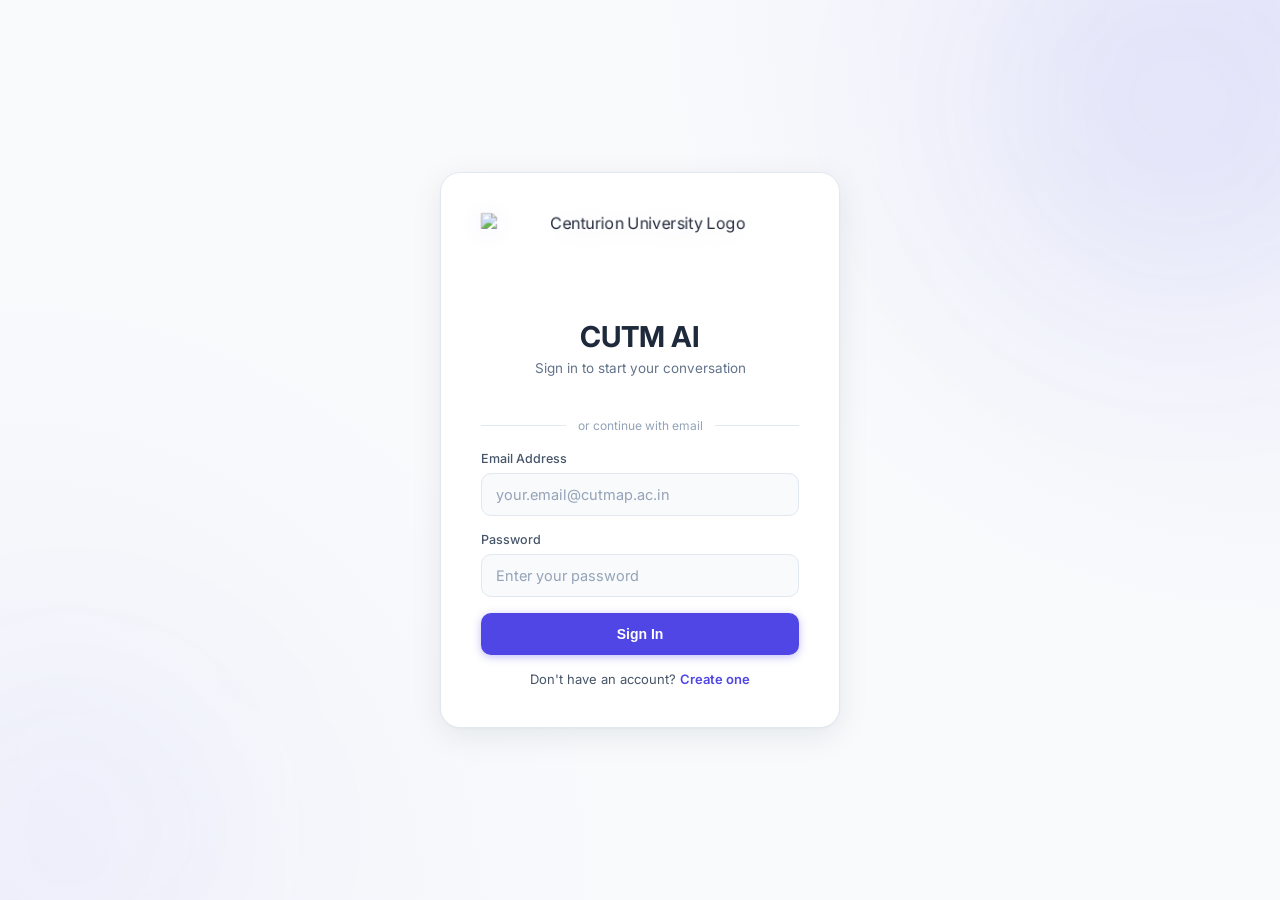
==== commit 2a225e24: "Security hardening: remove localStorage session token, add rate limiting, fix session cookie, fix ad" ====
--- a/botai/index.html
+++ b/botai/index.html
@@ -472,6 +472,8 @@
         .model-badge-local { color: #10b981; }
         .model-badge-sonnet { color: var(--accent-sepia); }
         .model-badge-haiku { color: #10b981; }
+        .model-badge-groq { color: #ea580c; }
+        .model-badge-zen { color: #0284c7; }
 
         /* ── Welcome Landing Screen Redesign ── */
         .chat-messages {
@@ -1024,13 +1026,15 @@
             align-items: center;
             justify-content: center;
         }
-        .artifact-title { font-size: 13.5px; font-weight: 500; color: var(--text-primary); white-space: nowrap; overflow: hidden; text-overflow: ellipsis; }
+        .artifact-title { font-size: 13.5px; font-weight: 500; color: #f8fafc; white-space: nowrap; overflow: hidden; text-overflow: ellipsis; }
         .artifact-actions { display: flex; align-items: center; gap: 6px; }
         .artifact-btn {
             background: none;
-            border: 1px solid var(--border-main);
-            color: var(--text-secondary);
-            width: 28px;
+            border: 1px solid rgba(255, 255, 255, 0.12);
+            color: #94a3b8;
+            min-width: 28px;
+            width: auto;
+            padding: 0 8px;
             height: 28px;
             border-radius: 6px;
             cursor: pointer;
@@ -1039,14 +1043,15 @@
             justify-content: center;
             font-size: 12px;
             transition: all 0.2s ease;
-        }
-        .artifact-btn:hover { background: rgba(240, 239, 233, 0.05); color: var(--text-primary); border-color: rgba(240, 239, 233, 0.15); }
+            gap: 4px;
+        }
+        .artifact-btn:hover { background: rgba(255, 255, 255, 0.08); color: #ffffff; border-color: rgba(255, 255, 255, 0.2); }
         .artifacts-tabs { display: flex; padding: 4px 20px 0; background: #141413; border-bottom: 1px solid rgba(240, 239, 233, 0.04); flex-shrink: 0; gap: 4px; }
         .artifact-tab {
             padding: 8px 14px;
             background: none;
             border: none;
-            color: var(--text-secondary);
+            color: #94a3b8;
             font-size: 13px;
             font-weight: 500;
             cursor: pointer;
@@ -1056,7 +1061,7 @@
             align-items: center;
             gap: 6px;
         }
-        .artifact-tab:hover { color: var(--text-primary); }
+        .artifact-tab:hover { color: #f8fafc; }
         .artifact-tab.active { color: var(--accent-sepia); border-bottom-color: var(--accent-sepia); }
         .artifact-content-container { flex: 1; position: relative; background: #1c1c1a; overflow: hidden; display: flex; flex-direction: column; }
         .artifact-content-pane { display: none; width: 100%; height: 100%; position: absolute; top: 0; left: 0; overflow: auto; }
@@ -1068,6 +1073,141 @@
         #paneCode { padding: 20px; background: #141413; font-family: monospace; overflow: auto; }
         #paneCode pre { margin: 0; padding: 0; background: none; border: none; font-size: 13px; line-height: 1.55; }
         #paneCode code { background: none; padding: 0; color: inherit; }
+
+        /* Light Code Theme Overrides for paneCode */
+        #paneCode.light-code-theme {
+            background: #ffffff !important;
+            color: #1e293b !important;
+        }
+        #paneCode.light-code-theme pre {
+            background: #ffffff !important;
+        }
+        #paneCode.light-code-theme code {
+            color: #1e293b !important;
+        }
+        #paneCode.light-code-theme .hljs-comment,
+        #paneCode.light-code-theme .hljs-quote {
+            color: #64748b !important;
+            font-style: italic !important;
+        }
+        #paneCode.light-code-theme .hljs-keyword,
+        #paneCode.light-code-theme .hljs-selector-tag,
+        #paneCode.light-code-theme .hljs-addition {
+            color: #0284c7 !important;
+            font-weight: bold !important;
+        }
+        #paneCode.light-code-theme .hljs-number,
+        #paneCode.light-code-theme .hljs-string,
+        #paneCode.light-code-theme .hljs-meta .hljs-string,
+        #paneCode.light-code-theme .hljs-literal,
+        #paneCode.light-code-theme .hljs-regexp,
+        #paneCode.light-code-theme .hljs-attribute {
+            color: #0f766e !important;
+        }
+        #paneCode.light-code-theme .hljs-title,
+        #paneCode.light-code-theme .hljs-section,
+        #paneCode.light-code-theme .hljs-name,
+        #paneCode.light-code-theme .hljs-selector-id,
+        #paneCode.light-code-theme .hljs-selector-class {
+            color: #b91c1c !important;
+            font-weight: 600 !important;
+        }
+        #paneCode.light-code-theme .hljs-variable,
+        #paneCode.light-code-theme .hljs-template-variable,
+        #paneCode.light-code-theme .hljs-type,
+        #paneCode.light-code-theme .hljs-built_in,
+        #paneCode.light-code-theme .hljs-bullet,
+        #paneCode.light-code-theme .hljs-params,
+        #paneCode.light-code-theme .hljs-link {
+            color: #7c3aed !important;
+        }
+        #paneCode.light-code-theme .hljs-symbol,
+        #paneCode.light-code-theme .hljs-subst,
+        #paneCode.light-code-theme .hljs-meta,
+        #paneCode.light-code-theme .hljs-meta .hljs-keyword,
+        #paneCode.light-code-theme .hljs-selector-attr,
+        #paneCode.light-code-theme .hljs-selector-pseudo {
+            color: #ea580c !important;
+        }
+
+        /* Markdown Preview Styling */
+        .markdown-preview-body {
+            color: #1e293b;
+            font-family: var(--font-sans, 'Inter', sans-serif);
+            font-size: 14.5px;
+            line-height: 1.6;
+            padding-bottom: 40px;
+        }
+        .markdown-preview-body p {
+            margin-bottom: 16px;
+        }
+        .markdown-preview-body h1, .markdown-preview-body h2, .markdown-preview-body h3, .markdown-preview-body h4 {
+            color: #0f172a;
+            font-weight: 600;
+            margin-top: 24px;
+            margin-bottom: 12px;
+            line-height: 1.25;
+        }
+        .markdown-preview-body h1 { font-size: 22px; border-bottom: 1px solid #e2e8f0; padding-bottom: 8px; }
+        .markdown-preview-body h2 { font-size: 18px; border-bottom: 1px solid #e2e8f0; padding-bottom: 6px; }
+        .markdown-preview-body h3 { font-size: 15px; }
+        .markdown-preview-body ul, .markdown-preview-body ol {
+            padding-left: 20px;
+            margin: 12px 0 16px;
+        }
+        .markdown-preview-body li {
+            margin-bottom: 6px;
+        }
+        .markdown-preview-body code {
+            background: #f1f5f9;
+            color: #0f172a;
+            padding: 3px 6px;
+            border-radius: 4px;
+            font-family: monospace;
+            font-size: 13px;
+        }
+        .markdown-preview-body pre {
+            background: #f8fafc;
+            border: 1px solid #e2e8f0;
+            padding: 16px;
+            border-radius: 8px;
+            overflow: auto;
+            margin: 16px 0;
+        }
+        .markdown-preview-body pre code {
+            background: none;
+            color: #0f172a;
+            padding: 0;
+            border-radius: 0;
+            font-size: 13px;
+        }
+        .markdown-preview-body blockquote {
+            border-left: 4px solid var(--accent-sepia);
+            color: #475569;
+            background: #f8fafc;
+            padding: 8px 16px;
+            margin: 16px 0;
+            font-style: italic;
+        }
+        .markdown-preview-body table {
+            width: 100%;
+            border-collapse: collapse;
+            margin: 16px 0;
+            font-size: 13.5px;
+        }
+        .markdown-preview-body th, .markdown-preview-body td {
+            border: 1px solid #e2e8f0;
+            padding: 8px 12px;
+            text-align: left;
+        }
+        .markdown-preview-body th {
+            background: #f8fafc;
+            color: #0f172a;
+            font-weight: 600;
+        }
+        .markdown-preview-body tr:nth-child(even) {
+            background: #f8fafc;
+        }
 
         /* ── Artifact Cards in Chat ── */
         .artifact-card-bubble {
@@ -1905,10 +2045,10 @@
                                 Qwen 2.5 7B (Local) <span style="font-size: 8px; margin-left: 4px;">▼</span>
                             </button>
                             <div class="model-dropdown-menu" id="modelDropdownMenu">
-                                <div class="model-option active" onclick="selectModel('local','Qwen 2.5 7B (Local)','model-badge-local',this,event)">
-                                    <div class="model-opt-header"><span class="model-badge model-badge-local">Local</span> Qwen 2.5 7B</div>
-                                    <div class="model-opt-desc">Runs on your machine via Ollama. No API key needed. Free.</div>
-                                </div>
+                            <div class="model-option active" onclick="selectModel('local','Meta Llama 3.1 8B (Local)','model-badge-local',this,event)">
+                                <div class="model-opt-header"><span class="model-badge model-badge-local">Local</span> Meta Llama 3.1 8B</div>
+                                <div class="model-opt-desc">Local Ollama model, free unlimited usage.</div>
+                            </div>
                                 <div class="model-option" onclick="selectModel('claude-haiku-4-5','Haiku 4.5 (API)','model-badge-haiku',this,event)">
                                     <div class="model-opt-header"><span class="model-badge model-badge-haiku">API</span> Haiku 4.5</div>
                                     <div class="model-opt-desc">Fast Claude model. Requires API key.</div>
@@ -1920,6 +2060,22 @@
                                 <div class="model-option" onclick="selectModel('claude-opus-4-5','Opus 4.5 (API)','model-badge-opus',this,event)">
                                     <div class="model-opt-header"><span class="model-badge model-badge-opus">API</span> Opus 4.5</div>
                                     <div class="model-opt-desc">Most capable Claude model. Best quality. Requires API key.</div>
+                                </div>
+                                <div class="model-option" onclick="selectModel('groq-llama-3.3-70b','Llama 3.3 70B (Groq)','model-badge-groq',this,event)">
+                                    <div class="model-opt-header"><span class="model-badge model-badge-groq">Groq</span> Llama 3.3 70B</div>
+                                    <div class="model-opt-desc">High performance free model hosted on Groq.</div>
+                                </div>
+                                <div class="model-option" onclick="selectModel('groq-deepseek-r1','DeepSeek R1 (Groq)','model-badge-groq',this,event)">
+                                    <div class="model-opt-header"><span class="model-badge model-badge-groq">Groq</span> DeepSeek R1</div>
+                                    <div class="model-opt-desc">Reasoning free model hosted on Groq.</div>
+                                </div>
+                                <div class="model-option" onclick="selectModel('zen-deepseek-v4-free','DeepSeek V4 (Zen)','model-badge-zen',this,event)">
+                                    <div class="model-opt-header"><span class="model-badge model-badge-zen">Zen</span> DeepSeek V4 Flash</div>
+                                    <div class="model-opt-desc">Fast free model hosted on OpenCode Zen.</div>
+                                </div>
+                                <div class="model-option" onclick="selectModel('zen-mimo-v2.5-free','Mimo v2.5 (Zen)','model-badge-zen',this,event)">
+                                    <div class="model-opt-header"><span class="model-badge model-badge-zen">Zen</span> Mimo v2.5</div>
+                                    <div class="model-opt-desc">Conversational free model hosted on OpenCode Zen.</div>
                                 </div>
                             </div>
                         </div>
@@ -2414,7 +2570,7 @@
 
 const API_URL = '/api/claude';
 const MODEL   = 'local';
-const SESSION = () => localStorage.getItem('chatbotSession') || '';
+const SESSION = () => ''; // Session token comes from HttpOnly cookie automatically
 
 function getCsrfToken() {
     const match = document.cookie.match(/(?:^|;\s*)csrf_token=([^;]*)/);
@@ -2469,12 +2625,10 @@
 let activeAttachments   = [];
 
 async function init() {
-    const token = SESSION();
-    if (!token) { window.location.href = 'login.html'; return; }
     try {
         const res  = await fetch('/api/auth/verify', {
             method:'POST', headers:{'Content-Type':'application/json'},
-            body: JSON.stringify({ session_token: token })
+            body: JSON.stringify({})
         });
         const data = await res.json();
         if (!data.valid) { clearAndRedirect(); return; }
@@ -3253,7 +3407,14 @@
 
     try {
         const isLocal = selectedModel === 'local' || selectedModel.startsWith('local-');
-        const apiUrl = isLocal ? '/api/local/stream' : '/api/claude/stream';
+        let apiUrl = '/api/claude/stream';
+        if (isLocal) {
+            apiUrl = '/api/local/stream';
+        } else if (selectedModel.startsWith('groq-')) {
+            apiUrl = '/api/groq/stream';
+        } else if (selectedModel.startsWith('zen-')) {
+            apiUrl = '/api/zen/stream';
+        }
         const payload = isLocal
             ? { messages: conversationHistory, session_token: SESSION(), conversation_id: currentConvId, user_message: msg }
             : { model: selectedModel, max_tokens: 4096, messages: conversationHistory, session_token: SESSION(), conversation_id: currentConvId, user_message: msg, thinking_enabled: thinkingEnabled };
@@ -3730,7 +3891,7 @@
             addCopyButtons(bubble);
         }
     } else {
-        bubble.innerHTML = (typeof sanitizeHtml !== 'undefined') ? sanitizeHtml(text) : (typeof escHtml !== 'undefined' ? escHtml(text) : text.replace(/</g, '&lt;'));
+        bubble.innerHTML = (typeof sanitizeHtml !== 'undefined') ? sanitizeHtml(text) : (typeof escHtml !== 'undefined' ? escHtml(text) : String(text).replace(/&/g,'&amp;').replace(/</g,'&lt;').replace(/>/g,'&gt;').replace(/"/g,'&quot;').replace(/'/g,'&#039;'));
     }
     targetContainer.appendChild(bubble);
     msgs.appendChild(div);
@@ -4451,6 +4612,15 @@
         } else if (activeArtifact.lang === 'svg' || (activeArtifact.lang === 'xml' && activeArtifact.code.trim().startsWith('<svg'))) {
             iframe.style.display = 'none';
             svgContainer.style.display = 'flex';
+            svgContainer.style.alignItems = 'center';
+            svgContainer.style.justifyContent = 'center';
+            svgContainer.style.textAlign = '';
+            svgContainer.style.padding = '20px';
+            svgContainer.style.width = '100%';
+            svgContainer.style.height = '100%';
+            svgContainer.style.boxSizing = 'border-box';
+            svgContainer.style.overflowY = 'auto';
+            svgContainer.style.background = '#1c1c1a'; // Default dark background for SVGs
             svgContainer.innerHTML = activeArtifact.code;
         } else if (activeArtifact.lang === 'chart') {
             iframe.style.display = 'none';
@@ -4461,6 +4631,8 @@
             svgContainer.style.padding = '24px';
             svgContainer.style.width = '100%';
             svgContainer.style.height = '100%';
+            svgContainer.style.textAlign = '';
+            svgContainer.style.background = '#1c1c1a'; // Default dark background for charts
             svgContainer.innerHTML = `
                 <div style="width: 100%; max-width: 580px; background: #ffffff; border-radius: 12px; border: 1px solid var(--border-main); padding: 20px; box-shadow: 0 4px 12px rgba(15,23,42,0.04);">
                     <canvas id="artifactChartCanvas" style="width: 100%; height: 320px;"></canvas>
@@ -4469,9 +4641,44 @@
             setTimeout(() => {
                 renderChartArtifact("artifactChartCanvas", activeArtifact.code);
             }, 50);
+        } else if (activeArtifact.lang === 'markdown' || activeArtifact.lang === 'md' || activeArtifact.ext === 'md' || activeArtifact.isDownloadable) {
+            iframe.style.display = 'none';
+            svgContainer.style.display = 'block';
+            svgContainer.style.alignItems = '';
+            svgContainer.style.justifyContent = '';
+            svgContainer.style.textAlign = 'left';
+            svgContainer.style.padding = '30px';
+            svgContainer.style.width = '100%';
+            svgContainer.style.height = '100%';
+            svgContainer.style.boxSizing = 'border-box';
+            svgContainer.style.overflowY = 'auto';
+            svgContainer.style.background = '#ffffff'; // White background for document readability
+
+            let rawContent = activeArtifact.code;
+            
+            // Strip filename tags if present on the first line
+            const filenameMatch = rawContent.match(/^\[filename=["']?([^\]"']+)["']?\]\r?\n?/i);
+            if (filenameMatch) {
+                rawContent = rawContent.substring(filenameMatch[0].length).trim();
+            }
+
+            const htmlContent = (typeof marked !== 'undefined') ? marked.parse(rawContent) : rawContent.replace(/\n/g, '<br>');
+            
+            svgContainer.innerHTML = `
+                <div class="markdown-preview-body">
+                    ${htmlContent}
+                </div>
+            `;
         } else {
             iframe.style.display = 'none';
             svgContainer.style.display = 'flex';
+            svgContainer.style.alignItems = 'center';
+            svgContainer.style.justifyContent = 'center';
+            svgContainer.style.textAlign = 'center';
+            svgContainer.style.padding = '20px';
+            svgContainer.style.width = '100%';
+            svgContainer.style.height = '100%';
+            svgContainer.style.background = '#1c1c1a'; // Default dark background
             svgContainer.innerHTML = `<div style="color: #64748b; font-size: 14px; text-align: center; padding: 20px;">
                 <span style="font-size: 32px; display: block; margin-bottom: 8px;">⚙️</span>
                 Preview not available for ${activeArtifact.lang.toUpperCase()} files.<br>
@@ -4488,6 +4695,13 @@
         codeBlock.className = '';
         codeBlock.classList.add('language-' + (activeArtifact.lang === 'js' ? 'javascript' : activeArtifact.lang));
         codeBlock.textContent = activeArtifact.code.trim();
+        
+        // Dynamically toggle light code theme
+        if (activeArtifact.lang === 'markdown' || activeArtifact.lang === 'md' || activeArtifact.ext === 'md' || activeArtifact.isDownloadable) {
+            paneCode.classList.add('light-code-theme');
+        } else {
+            paneCode.classList.remove('light-code-theme');
+        }
         
         if (typeof hljs !== 'undefined') hljs.highlightElement(codeBlock);
     }
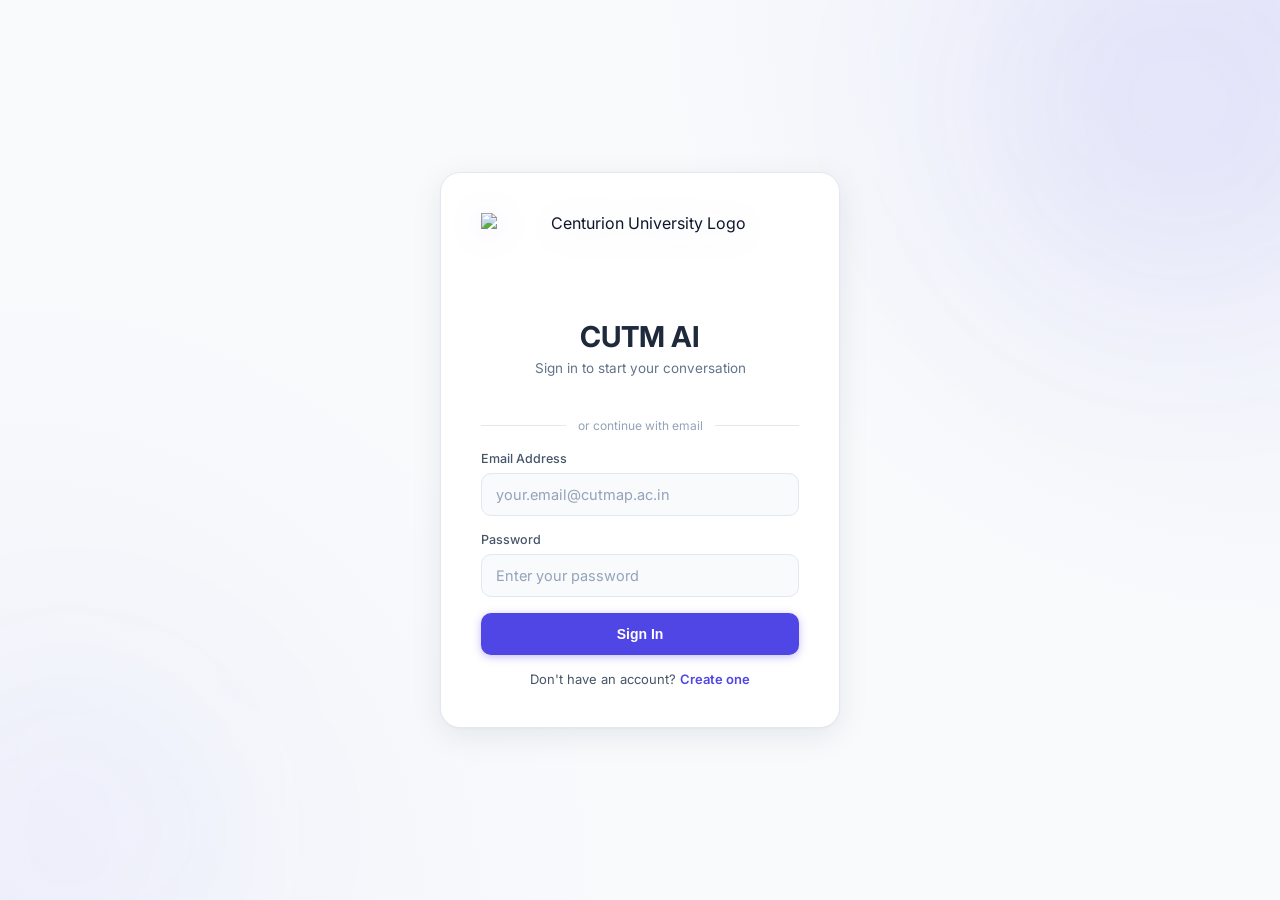
==== commit 5f98bb77: "Fix model registry IDs, fix UI button text, fix session cookie format, exempt verify from CSRF" ====
--- a/botai/index.html
+++ b/botai/index.html
@@ -2039,11 +2039,11 @@
                         <button class="toolbar-btn" id="driveKbBtn" onclick="openDriveModal()" title="Load Google Drive folder or file as knowledge base" style="margin-left: 4px; font-size: 14px;">📁 Drive</button>
                     </div>
 
-                    <div class="input-toolbar-right">
-                        <div class="model-selector-container">
-                            <button class="model-select-btn" id="modelSelectBtn" onclick="toggleModelDropdown(event)">
-                                Qwen 2.5 7B (Local) <span style="font-size: 8px; margin-left: 4px;">▼</span>
-                            </button>
+<div class="input-toolbar-right">
+                            <div class="model-selector-container">
+                                <button class="model-select-btn" id="modelSelectBtn" onclick="toggleModelDropdown(event)">
+                                    Meta Llama 3.1 8B (Local) <span style="font-size: 8px; margin-left: 4px;">▼</span>
+                                </button>
                             <div class="model-dropdown-menu" id="modelDropdownMenu">
                             <div class="model-option active" onclick="selectModel('local','Meta Llama 3.1 8B (Local)','model-badge-local',this,event)">
                                 <div class="model-opt-header"><span class="model-badge model-badge-local">Local</span> Meta Llama 3.1 8B</div>
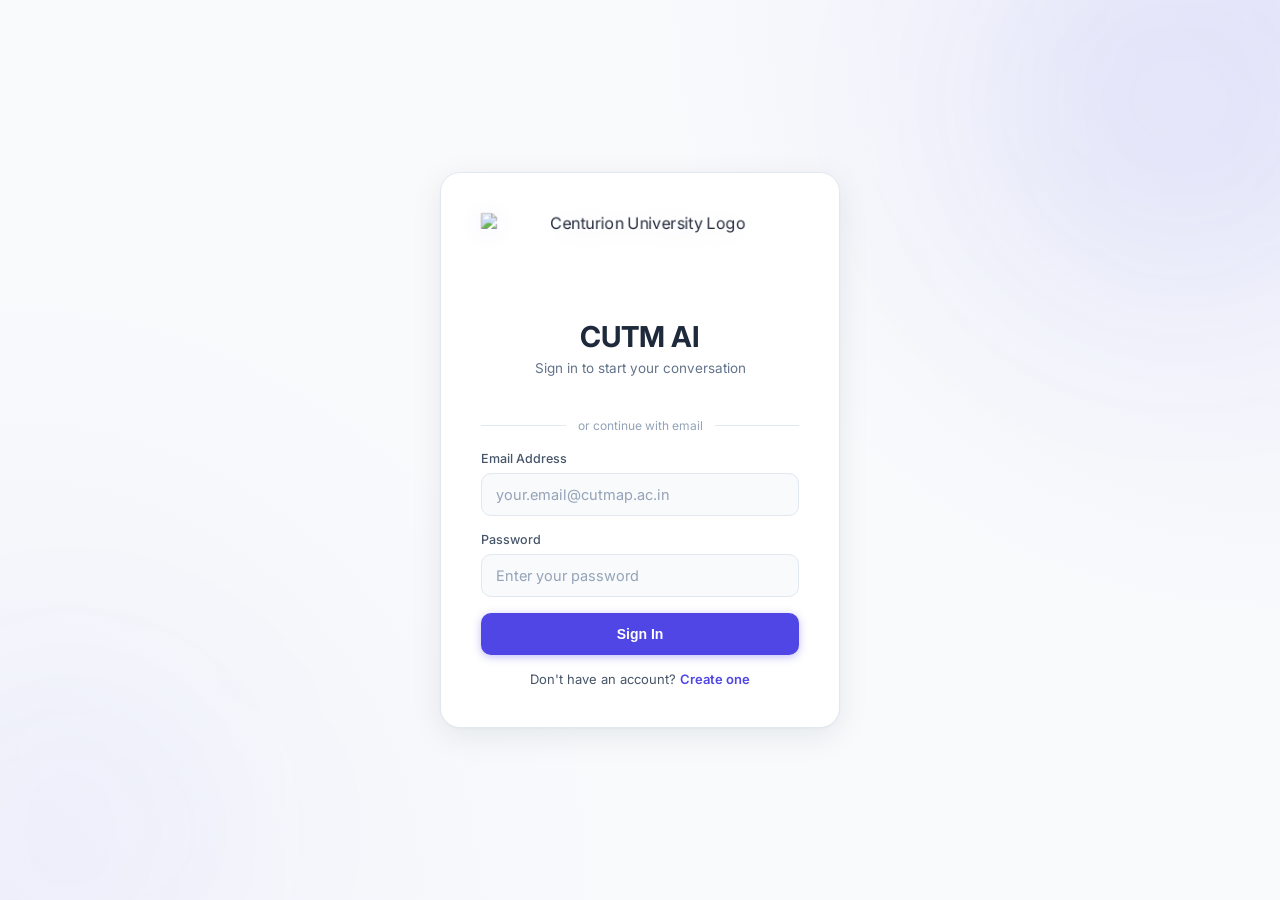
==== commit 3b684ad8: "fix: handle SSE error format mismatch in frontend (chunk.error)" ====
--- a/botai/index.html
+++ b/botai/index.html
@@ -3537,11 +3537,11 @@
                         const tokEl = document.getElementById('sessionTokens');
                         if (tokEl) tokEl.textContent = `${sessionTokenTotal.toLocaleString()} tokens this session`;
                         updateUtilizationBar();
-                    } else if (chunk.type === 'error') {
+                    } else if (chunk.type === 'error' || chunk.error) {
                         if (thinkingContainer) {
                             thinkingContainer.remove();
                         }
-                        streamingBubble.innerHTML = `<span style="color:#ef4444">Error: ${escapeHtml(chunk.message)}</span>`;
+                        streamingBubble.innerHTML = `<span style="color:#ef4444">Error: ${escapeHtml(chunk.message || chunk.error)}</span>`;
                     }
                 } catch(e) { /* skip malformed chunks */ }
             }
